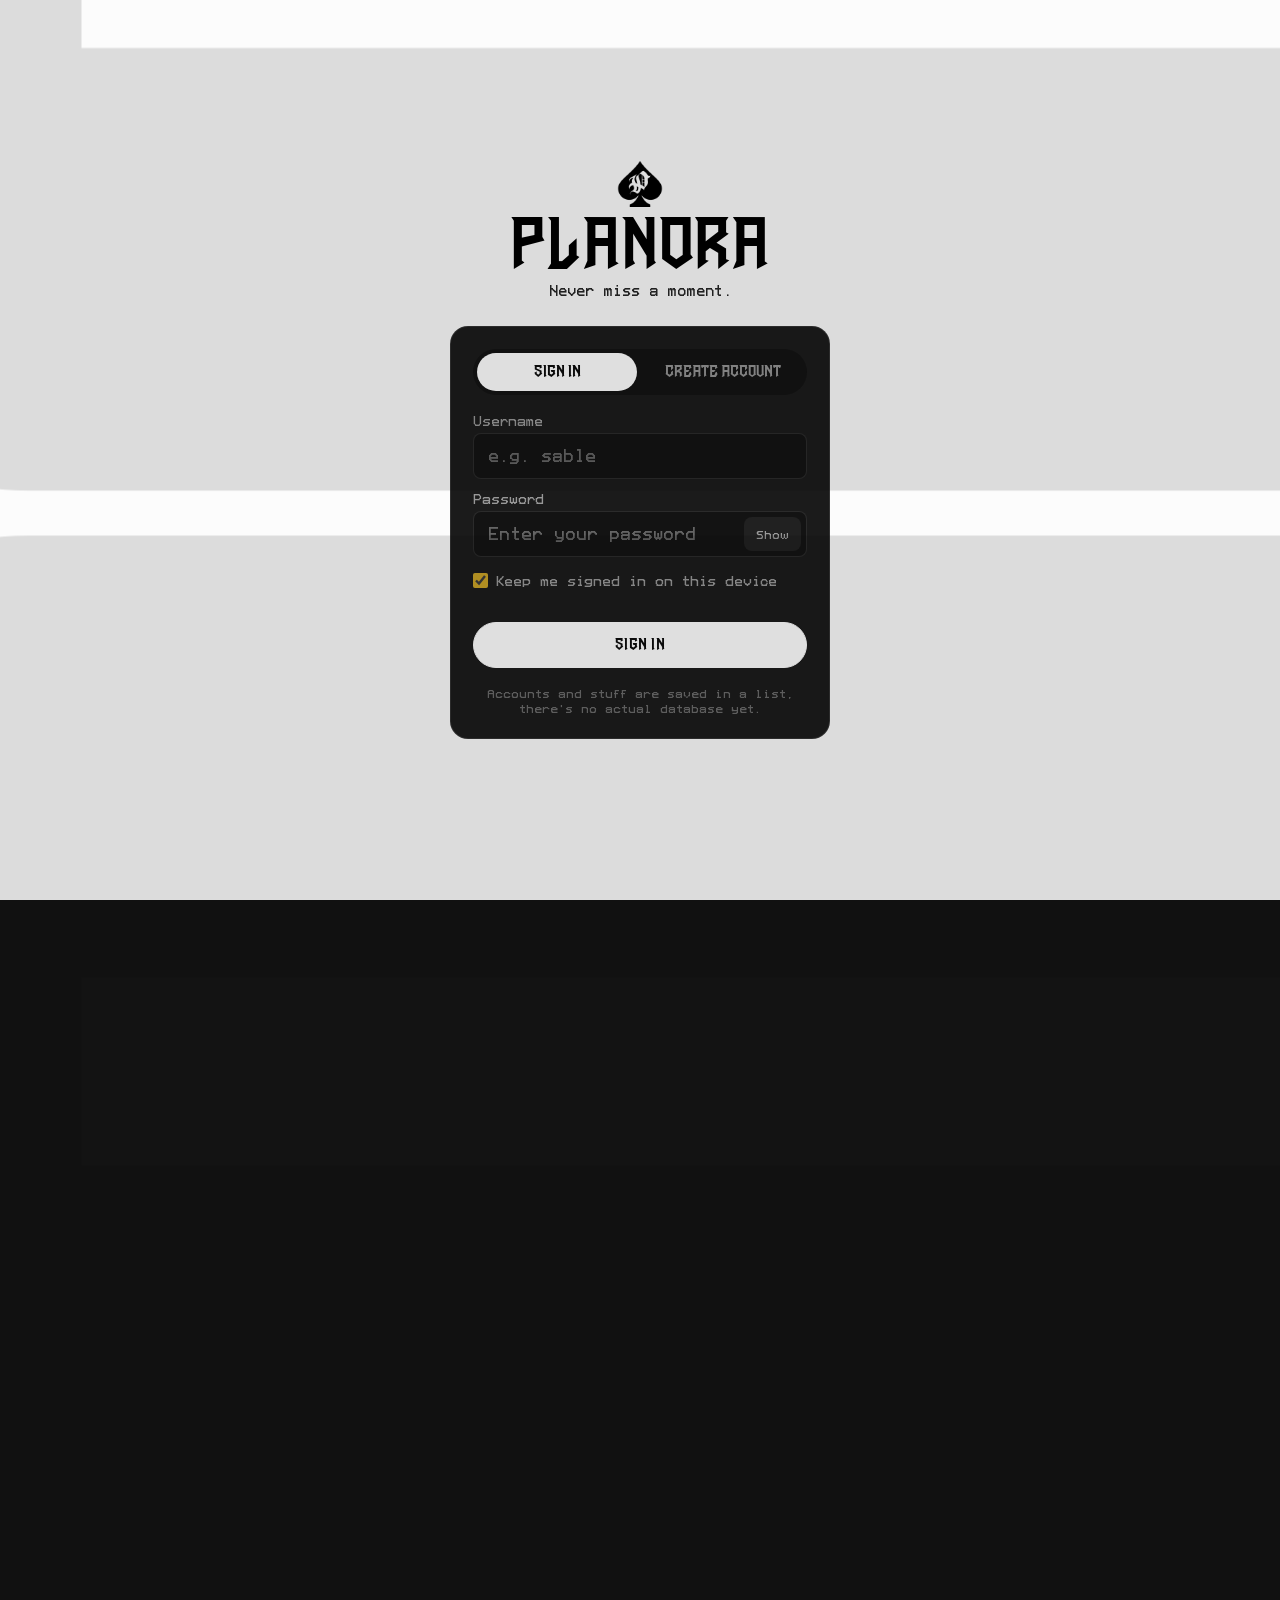
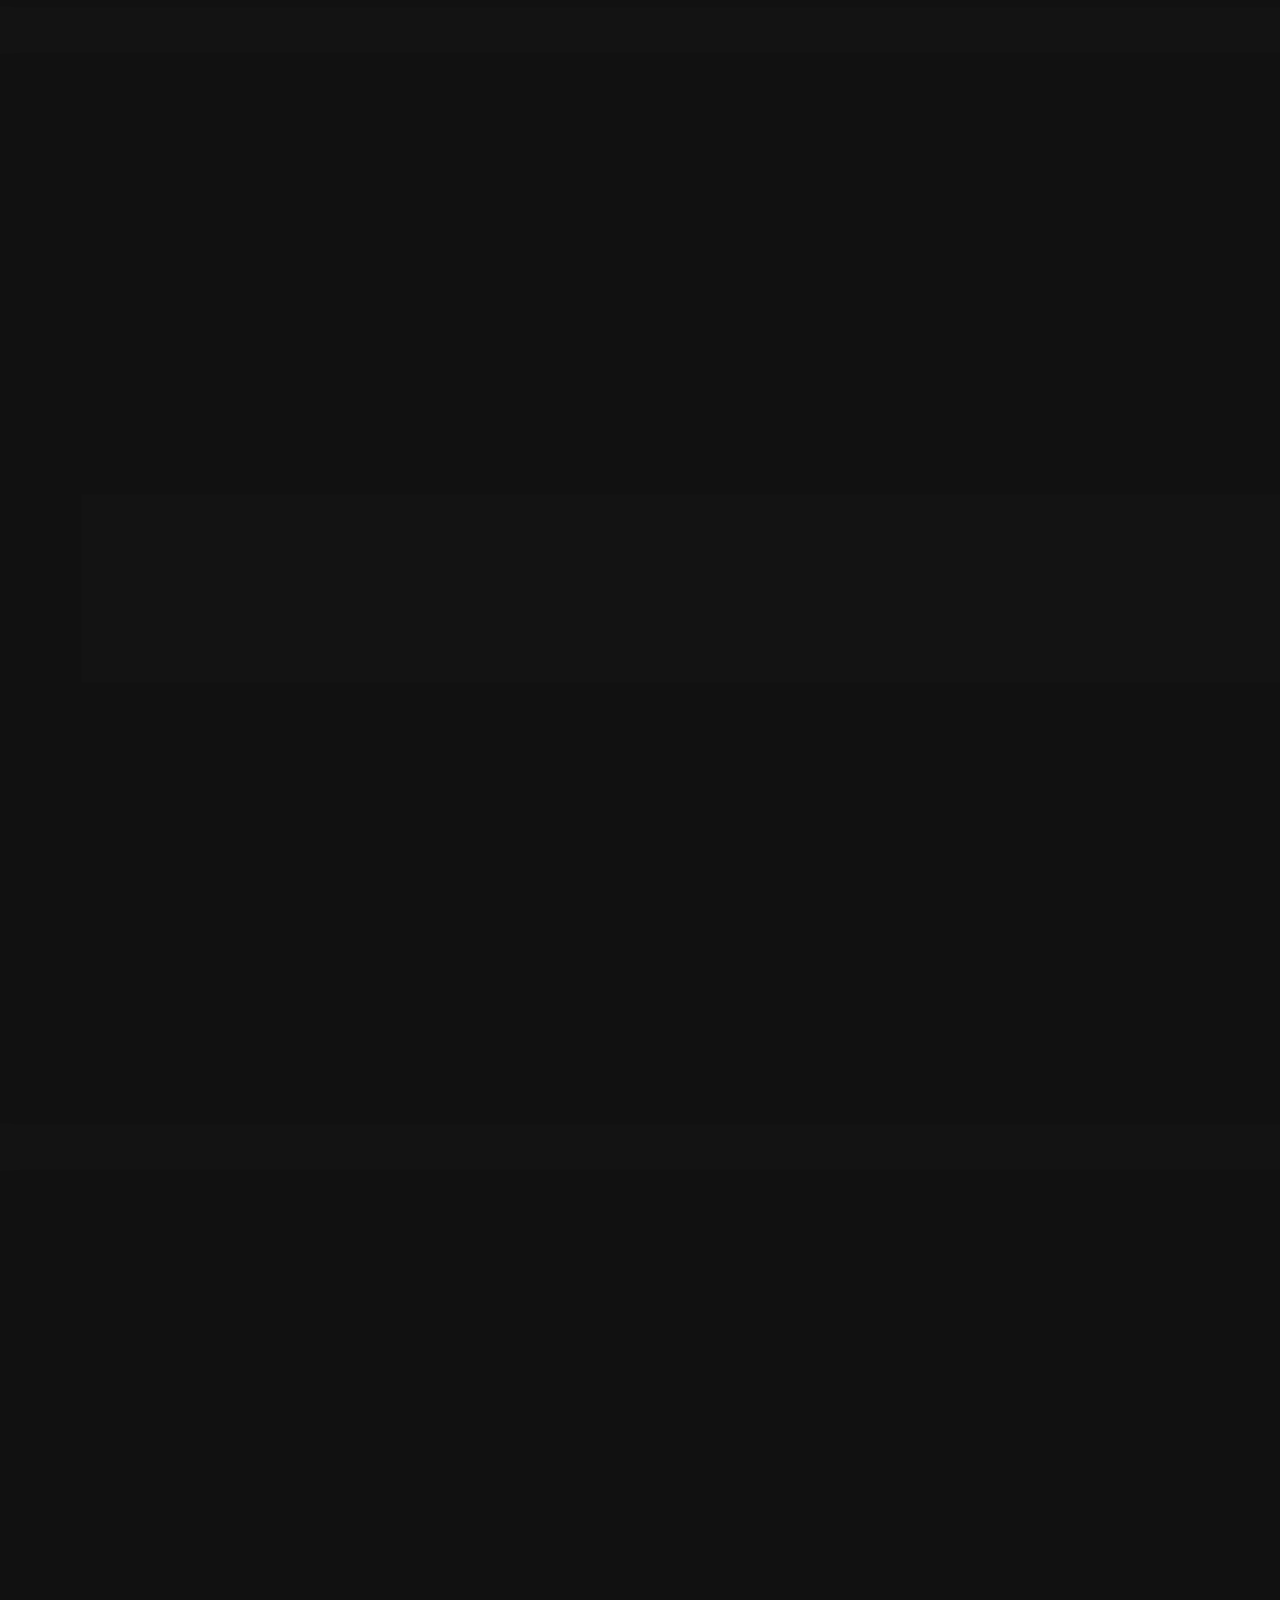
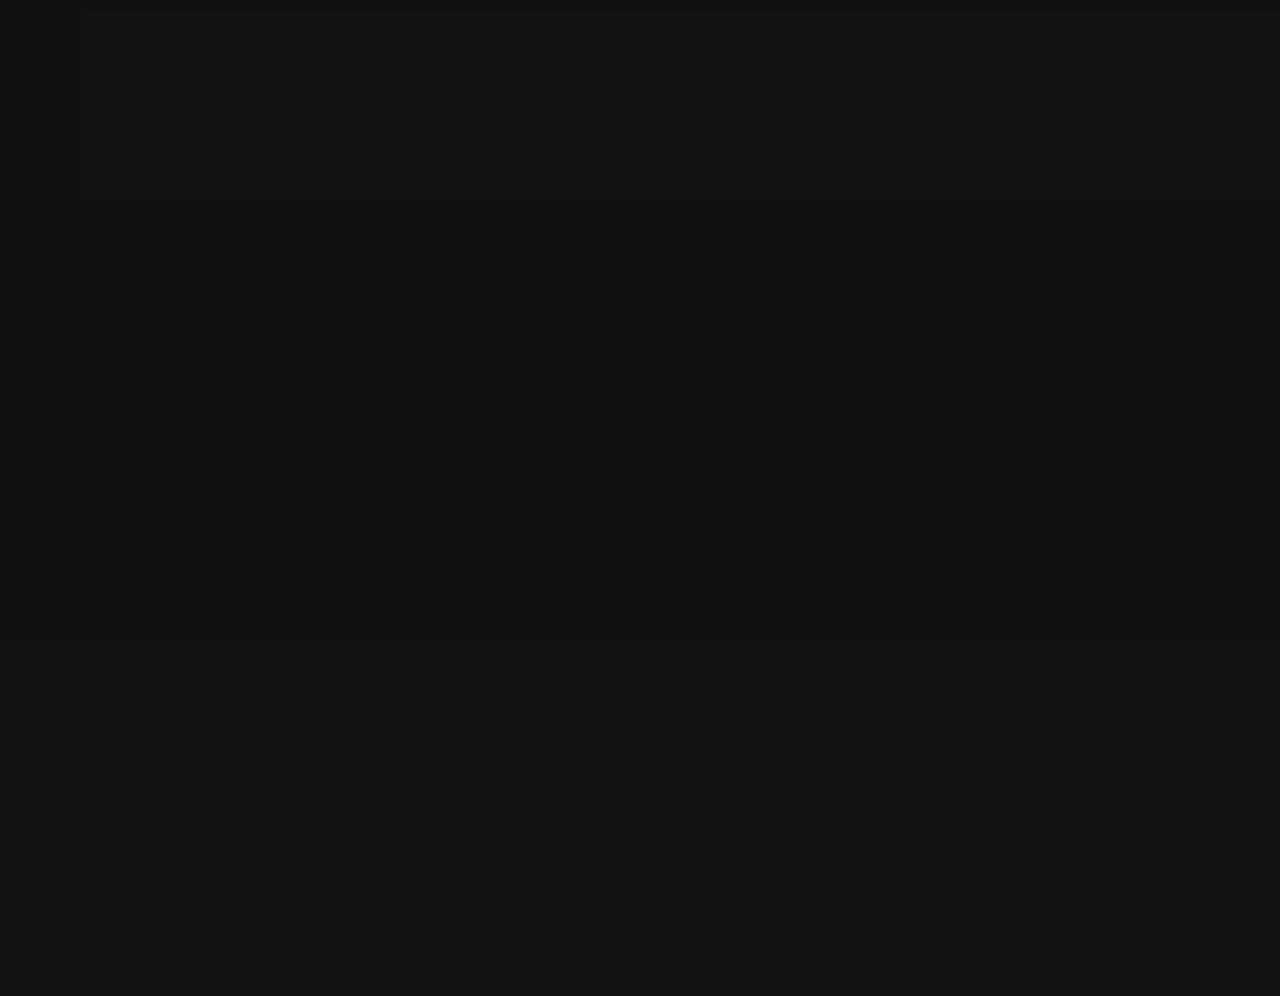
==== admin.html @ 0492688a "Add files via upload" ====
<!DOCTYPE html>
<html lang="en">

<head>
    <meta charset="UTF-8">
    <meta name="viewport" content="width=device-width, initial-scale=1.0">

    <title>Admin — Planora</title>

    <link rel="stylesheet" href="base.css">
    <link rel="stylesheet" href="homepage.css">
    <link rel="stylesheet" href="homepage-extra.css">
    <link rel="stylesheet" href="admin.css">
</head>

<body>

    <!-- TOP BAR -->
    <div class="topbar">
        <div class="profile"></div>
        <button class="custom-button" id="backButton">← Back</button>
        <div class="admin-title">Admin panel</div>
    </div>

    <div class="admin-wrap">

        <!-- USERS -->
        <section class="admin-section">
            <h2>Users</h2>
            <div class="admin-table" id="usersTable">
                <div class="admin-row admin-row-head">
                    <span>Username</span>
                    <span>Display name</span>
                    <span>Role</span>
                    <span></span>
                </div>
                <!-- rows injected by admin.js -->
            </div>
        </section>

        <!-- GLOBAL EVENTS -->
        <section class="admin-section">
            <h2>All events</h2>
            <div class="admin-table" id="eventsTable">
                <div class="admin-row admin-row-head">
                    <span>Title</span>
                    <span>Owner</span>
                    <span>Date</span>
                    <span>Visibility</span>
                    <span></span>
                </div>
                <!-- rows injected by admin.js -->
            </div>
        </section>

    </div>

    <div class="toast-stack" id="toastStack"></div>

    <script src="api.js"></script>
    <script src="admin.js"></script>

</body>

</html>
---- base.css ----
/* =========================================================
   PLANORA — BASE
   Shared tokens, fonts, resets, and primitive components.
   Every page loads this first, then its own stylesheet.
========================================================= */

@font-face {
    font-family: "Gotham";
    src: url(fonts/Gotham.ttf);
    font-display: swap;
}

@font-face {
    font-family: "VHS";
    src: url(fonts/vhs-gothic.ttf);
    font-display: swap;
}

@font-face {
    font-family: "Stronger";
    src: url(fonts/BelieveStrongerPersonalUseOnlyRegular-aYdXK.ttf);
    font-display: swap;
}

@font-face {
    font-family: "StarShield";
    src: url(fonts/StarShieldV2-9M52K.ttf);
    font-display: swap;
}

@font-face {
    font-family: "Gothikka";
    src: url(fonts/Gothikka.ttf);
    font-display: swap;
}

:root {
    --bg: #131313;
    --panel: rgb(27, 27, 27);
    --panel-soft: rgba(30, 30, 30, 0.8);
    --panel-raised: rgb(38, 38, 38);
    --border: rgba(255, 255, 255, 0.1);
    --border-strong: rgba(255, 255, 255, 0.3);
    --text: #ffffff;
    --text-dim: rgba(255, 255, 255, 0.55);
    --text-faint: rgba(255, 255, 255, 0.35);

    --gold: #c9a227;
    --gold-soft: rgba(201, 162, 39, 0.15);
    --green: rgb(72, 156, 72);
    --green-hover: rgb(85, 175, 85);
    --red: #b6453f;
    --red-hover: #c95751;

    --radius-lg: 18px;
    --radius-md: 12px;
    --radius-sm: 8px;
    --radius-pill: 999px;

    --shadow-lift: 0 15px 50px rgba(0, 0, 0, 0.5);
}

* {
    font-family: "VHS";
    margin: 0;
    padding: 0;
    box-sizing: border-box;
    -webkit-tap-highlight-color: transparent;
}

html, body {
    width: 100%;
    min-height: 100%;
    background: var(--bg);
    color: var(--text);
}

::selection {
    background: var(--gold-soft);
    color: var(--text);
}

::-webkit-scrollbar {
    width: 10px;
}

::-webkit-scrollbar-thumb {
    background: rgba(255, 255, 255, 0.12);
    border-radius: var(--radius-pill);
}

a {
    color: inherit;
    text-decoration: none;
}

button {
    font-family: "VHS";
}

:focus-visible {
    outline: 2px solid var(--gold);
    outline-offset: 2px;
}

@media (prefers-reduced-motion: reduce) {
    *, *::before, *::after {
        animation-duration: 0.001ms !important;
        animation-iteration-count: 1 !important;
        transition-duration: 0.001ms !important;
    }
}


/* =========================
   PRIMITIVE BUTTON
========================= */

.btn {
    display: flex;
    justify-content: center;
    align-items: center;
    gap: 8px;

    height: 44px;
    padding: 0 20px;

    border-radius: var(--radius-pill);
    border: 1px solid var(--border);

    background: transparent;
    color: var(--text);

    font-size: 12px;
    letter-spacing: 0.03em;

    cursor: pointer;
    transition: 0.2s ease;
}

.btn:hover {
    background: rgba(255, 255, 255, 0.08);
    border-color: var(--border-strong);
}

.btn:active {
    transform: scale(0.97);
}

.btn:disabled {
    opacity: 0.35;
    cursor: not-allowed;
}

.btn:disabled:hover {
    background: transparent;
    border-color: var(--border);
}

.btn-solid {
    background: var(--text);
    color: #0c0c0c;
    border-color: var(--text);
}

.btn-solid:hover {
    background: rgba(255, 255, 255, 0.85);
}

.btn-green {
    background: var(--green);
    border-color: var(--green);
    color: white;
}

.btn-green:hover {
    background: var(--green-hover);
    border-color: var(--green-hover);
}

.btn-red {
    background: transparent;
    border-color: rgba(182, 69, 63, 0.5);
    color: #e08b86;
}

.btn-red:hover {
    background: rgba(182, 69, 63, 0.15);
    border-color: var(--red);
}


/* =========================
   TOAST
========================= */

.toast-stack {
    position: fixed;
    top: 76px;
    left: 50%;
    transform: translateX(-50%);

    display: flex;
    flex-direction: column;
    gap: 8px;

    z-index: 999;

    pointer-events: none;

    width: min(92%, 380px);
}

.toast {
    padding: 12px 16px;

    border-radius: var(--radius-sm);
    border: 1px solid var(--border);

    background: rgb(24, 24, 24);
    color: var(--text);

    font-size: 12px;
    line-height: 1.4;

    box-shadow: var(--shadow-lift);

    animation: toastIn 0.25s ease;
}

.toast.error {
    border-color: rgba(182, 69, 63, 0.5);
    color: #f1b3af;
}

.toast.success {
    border-color: rgba(72, 156, 72, 0.5);
    color: #b7e3b7;
}

@keyframes toastIn {
    from { opacity: 0; transform: translateY(-6px); }
    to { opacity: 1; transform: translateY(0); }
}
---- homepage.css ----
@font-face {
    font-family: "Gotham";
    src: url(fonts/Gotham.ttf);
}

@font-face {
    font-family: "VHS";
    src: url(fonts/vhs-gothic.ttf);
}

@font-face {
    font-family: "Stronger";
    src: url(fonts/BelieveStrongerPersonalUseOnlyRegular-aYdXK.ttf);
}

@font-face {
    font-family: "StarShield";
    src: url(fonts/StarShieldV2-9M52K.ttf);
}


/* =========================
   GENERAL
========================= */

* {
    font-family: "VHS";

    margin: 0;
    padding: 0;

    box-sizing: border-box;
}

html,
body {
    width: 100%;
    min-height: 100%;

    background: rgb(19, 19, 19);
}


/* =========================
   TOP BAR
========================= */

.topbar {
    position: sticky;

    top: 0;

    z-index: 100;

    display: flex;

    align-items: center;

    width: 100%;
    height: 60px;

    padding: 0 15px;

    background: rgba(27, 27, 27, 0.9);

    backdrop-filter: blur(10px);

    border-bottom: 1px solid rgba(255, 255, 255, 0.08);

    gap: 8px;
}


/* =========================
   PROFILE
========================= */

.profile {
    margin-right: 8px;

    width: 32px;
    height: 32px;

    border-radius: 50%;

    background: linear-gradient(
        135deg,
        #555,
        #111
    );

    border: 1px solid rgba(255, 255, 255, 0.3);

    box-shadow:
        0 0 15px rgba(255, 255, 255, 0.08);
}


/* =========================
   BUTTONS
========================= */

.custom-button {
    display: flex;

    justify-content: center;
    align-items: center;

    height: 34px;

    padding: 0 16px;

    border-radius: 20px;

    border: 1px solid transparent;

    background: transparent;

    color: white;

    font-size: 10px;

    cursor: pointer;

    transition: 0.25s ease;
}


.custom-button:hover {
    background: rgba(255, 255, 255, 0.08);

    border-color: rgba(255, 255, 255, 0.15);
}


.calendar-button {
    width: 75px;

    background: rgb(72, 156, 72);
}


.calendar-button:hover {
    background: rgb(85, 175, 85);
}


.global-button {
    width: 65px;
}


/* =========================
   YEAR
========================= */

.year {
    position: absolute;

    top: 5vh;
    left: 50%;

    transform: translateX(-50%);

    font-size: clamp(160px, 18vw, 360px);

    font-family: "StarShield";

    color: rgba(255, 255, 255, 0.151);

    pointer-events: none;

    user-select: none;

    z-index: 0;
}


/* =========================
   MONTH WRAPPER
========================= */

.month-wrapper {
    position: relative;

    z-index: 1;

    width: min(94%, 900px);

    margin: 12px auto;
}


/* =========================
   MONTH
========================= */

.month-events-container {
    display: flex;

    justify-content: space-between;
    align-items: center;

    width: 100%;
    height: 90px;

    padding: 0 25px;

    color: white;

    border: 1px solid rgba(255, 255, 255, 0.12);

    border-radius: 12px;

    font-family: "Gotham";

    font-size: 25px;

    background: rgba(30, 30, 30, 0.8);

    cursor: pointer;

    transition:
        transform 0.25s ease,
        background 0.25s ease,
        border 0.25s ease;
}


.month-events-container:hover {
    transform: translateX(8px);

    background: rgb(38, 38, 38);

    border-color: rgba(255, 255, 255, 0.4);
}


/* =========================
   EVENT COUNT
========================= */

.event-count {
    font-family: "VHS";

    font-size: 11px;

    opacity: 0.5;
}


/* =========================
   EVENTS
========================= */

.events-container {
    width: 100%;

    margin-top: 8px;
}


/* =========================
   EVENT CARD
========================= */

.event {
    display: flex;

    align-items: center;

    width: 100%;

    min-height: 75px;

    margin-bottom: 8px;

    padding: 12px 20px;

    color: white;

    background: rgb(27, 27, 27);

    border: 1px solid rgba(255, 255, 255, 0.08);

    border-radius: 10px;

    animation: eventAppear 0.25s ease;
}


@keyframes eventAppear {

    from {
        opacity: 0;
        transform: translateY(-5px);
    }

    to {
        opacity: 1;
        transform: translateY(0);
    }

}


/* =========================
   EVENT DAY
========================= */

.event-day {
    display: flex;

    justify-content: center;
    align-items: center;

    width: 60px;

    font-family: "StarShield";

    font-size: 35px;
}


/* =========================
   EVENT INFORMATION
========================= */

.event-info {
    display: flex;

    flex-direction: column;

    gap: 5px;
}


.event-title {
    font-family: "Gotham";

    font-size: 16px;
}


.event-date {
    font-family: "VHS";

    font-size: 10px;

    opacity: 0.5;
}


/* =========================
   NO EVENTS
========================= */

.no-events {
    padding: 25px;

    text-align: center;

    color: white;

    background: rgba(30, 30, 30, 0.5);

    border: 1px solid rgba(255, 255, 255, 0.08);

    border-radius: 10px;

    font-size: 12px;

    opacity: 0.5;
}


/* =========================
   MOBILE
========================= */

@media (max-width: 600px) {

    .year {
        top: 7vh;

        font-size: 150px;
    }


    .month-events-container {
        height: 75px;

        padding: 0 18px;

        font-size: 20px;
    }


    .event-count {
        font-size: 9px;
    }


    .event {
        min-height: 65px;

        padding: 10px 15px;
    }


    .event-day {
        width: 45px;

        font-size: 28px;
    }


    .event-title {
        font-size: 13px;
    }

}

/* =========================
   ADD EVENT BUTTON
========================= */

.add-event-button {
    position: fixed;

    left: 50%;
    bottom: 25px;

    transform: translateX(-50%);

    width: 55px;
    height: 55px;

    border: none;
    border-radius: 50%;

    background: white;
    color: black;

    font-family: Arial, sans-serif;
    font-size: 32px;
    font-weight: 300;

    cursor: pointer;

    z-index: 200;

    box-shadow:
        0 5px 25px rgba(0, 0, 0, 0.4);

    transition:
        transform 0.2s ease,
        background 0.2s ease;
}

.add-event-button:hover {
    transform:
        translateX(-50%)
        scale(1.08);
}

.add-event-button:active {
    transform:
        translateX(-50%)
        scale(0.95);
}


/* =========================
   EVENT FORM BACKGROUND
========================= */

.event-form {

    position: fixed;

    inset: 0;

    display: flex;
    justify-content: center;
    align-items: center;

    background: rgba(0, 0, 0, 0.65);

    backdrop-filter: blur(8px);

    z-index: 300;

    opacity: 0;
    pointer-events: none;

    transition: opacity 0.25s ease;
}


/* SHOW FORM */

.event-form.show {

    opacity: 1;
    pointer-events: auto;

}


/* =========================
   FORM BOX
========================= */

.event-form-box {

    width: min(90%, 400px);

    padding: 25px;

    background: rgb(27, 27, 27);

    border: 1px solid rgba(255, 255, 255, 0.15);

    border-radius: 15px;

    box-shadow:
        0 15px 50px rgba(0, 0, 0, 0.5);

    transform: translateY(15px);

    transition: transform 0.25s ease;
}

.event-form.show .event-form-box {

    transform: translateY(0);

}


/* =========================
   FORM TITLE
========================= */

.form-title {

    color: white;

    font-family: "Gotham";

    font-size: 20px;

    margin-bottom: 20px;

}


/* =========================
   INPUTS
========================= */

.event-form input {

    width: 100%;

    height: 45px;

    margin-bottom: 10px;

    padding: 0 14px;

    border: 1px solid rgba(255, 255, 255, 0.1);

    border-radius: 8px;

    outline: none;

    background: rgb(19, 19, 19);

    color: white;

    font-family: "VHS";

}

.event-form input::placeholder {

    color: rgba(255, 255, 255, 0.4);

}


/* =========================
   FORM BUTTONS
========================= */

.form-buttons {

    display: flex;

    gap: 10px;

    margin-top: 10px;

}

.form-buttons button {

    flex: 1;

    height: 40px;

    border: none;

    border-radius: 8px;

    cursor: pointer;

    font-family: "VHS";

}

#cancelEvent {

    background: rgb(45, 45, 45);

    color: white;

}

#saveEvent {

    background: rgb(72, 156, 72);

    color: white;

}

/* =========================
   DESCRIPTION INPUT
========================= */

.event-form textarea {

    width: 100%;
    min-height: 90px;

    margin-bottom: 10px;
    padding: 12px 14px;

    resize: vertical;

    border: 1px solid rgba(255, 255, 255, 0.1);
    border-radius: 8px;

    outline: none;

    background: rgb(19, 19, 19);

    color: white;

    font-family: "VHS";

}

.event-form textarea::placeholder {

    color: rgba(255, 255, 255, 0.4);

}


/* =========================
   EVENT DESCRIPTION
========================= */

.event-description {

    font-family: "VHS";

    font-size: 11px;

    color: rgba(255, 255, 255, 0.6);

    line-height: 1.4;

    max-width: 600px;

}

/* =========================
   YEAR SELECTOR
========================= */

.year-selector {
    position: relative;

    z-index: 2;

    display: flex;
    justify-content: center;
    align-items: center;

    gap: 20px;

    width: 100%;

    margin-top: 20px;
    margin-bottom: 20px;
}


/* YEAR */

.year {
    position: static;

    transform: none;

    font-size: clamp(100px, 18vw, 360px);

    font-family: "StarShield";

    color: rgba(255, 255, 255, 0.151);

    pointer-events: none;
    user-select: none;
}


/* YEAR BUTTONS */

.year-selector button {

    width: 40px;
    height: 40px;

    border: 1px solid rgba(255, 255, 255, 0.15);

    border-radius: 50%;

    background: rgba(30, 30, 30, 0.8);

    color: white;

    font-size: 18px;

    cursor: pointer;

    transition: 0.2s ease;

    z-index: 3;
}

.year-selector button:hover {

    background: rgba(255, 255, 255, 0.12);

    transform: scale(1.1);

}

.year-selector button:active {

    transform: scale(0.95);

}


/* MOBILE */

@media (max-width: 600px) {

    .year-selector {

        gap: 8px;

        margin-top: 15px;

    }

    .year {

        font-size: 130px;

    }

    .year-selector button {

        width: 32px;
        height: 32px;

        font-size: 14px;

    }

}
---- homepage-extra.css ----
/* =========================================================
   PLANORA — HOMEPAGE EXTRAS
   Loaded after homepage.css. Only adds things that file
   doesn't already cover — never overrides its look.
========================================================= */

/* =========================
   TOASTS
========================= */

.toast-stack {
    position: fixed;
    top: 76px;
    left: 50%;
    transform: translateX(-50%);

    display: flex;
    flex-direction: column;
    gap: 8px;

    z-index: 999;
    pointer-events: none;

    width: min(92%, 380px);
}

.toast {
    padding: 12px 16px;

    border-radius: 8px;
    border: 1px solid rgba(255, 255, 255, 0.1);

    background: rgb(24, 24, 24);
    color: white;

    font-family: "VHS";
    font-size: 12px;
    line-height: 1.4;

    box-shadow: 0 15px 50px rgba(0, 0, 0, 0.5);

    animation: toastIn 0.25s ease;
}

.toast.error {
    border-color: rgba(182, 69, 63, 0.5);
    color: #f1b3af;
}

.toast.success {
    border-color: rgba(72, 156, 72, 0.5);
    color: #b7e3b7;
}

@keyframes toastIn {
    from { opacity: 0; transform: translateY(-6px); }
    to { opacity: 1; transform: translateY(0); }
}


.profile {
    cursor: pointer;
    transition: transform 0.2s ease;
}

.profile:hover {
    transform: scale(1.08);
}


/* =========================
   NEAR / GLOBAL AS A MODE SWITCH
   "Near" = your own events, "Global" = everyone's.
   Whichever is active gets the same green the Calendar
   button already uses, so it reads as "the current view".
========================= */

.near-button,
.global-button {
    border-color: rgba(255, 255, 255, 0.15);
}

.near-button.mode-active,
.global-button.mode-active {
    background: rgb(72, 156, 72);
    border-color: rgb(72, 156, 72);
}

.near-button.mode-active:hover,
.global-button.mode-active:hover {
    background: rgb(85, 175, 85);
}

.logout-button {
    margin-left: auto;
}


/* =========================
   EVENT CARD LAYOUT
   homepage.css makes .event a row-flex container by default;
   we stack a main row and a comments block underneath it.
========================= */

.event {
    flex-direction: column;
    align-items: stretch;
}

.event-main {
    display: flex;
    align-items: center;
    width: 100%;
}

.event-actions {
    display: flex;
    gap: 6px;
    flex-shrink: 0;
    margin-left: 10px;
}

.event-action-btn {
    height: 30px;
    padding: 0 12px;

    border: 1px solid rgba(255, 255, 255, 0.15);
    border-radius: 20px;

    background: transparent;
    color: rgba(255, 255, 255, 0.6);

    font-family: "VHS";
    font-size: 10px;

    cursor: pointer;

    transition: 0.2s ease;
    white-space: nowrap;
}

.event-action-btn:hover {
    background: rgba(255, 255, 255, 0.08);
    color: white;
}

.event-action-btn.added {
    color: #9fd89f;
    border-color: rgba(72, 156, 72, 0.4);
}

.event-action-btn.danger:hover {
    background: rgba(182, 69, 63, 0.15);
    color: #e08b86;
    border-color: #b6453f;
}

.event-title-row {
    display: flex;
    align-items: center;
    gap: 8px;
}

.event-author {
    font-family: "VHS";
    font-size: 9.5px;
    padding: 2px 8px;

    border-radius: 20px;
    border: 1px solid rgba(255, 255, 255, 0.15);

    color: rgba(255, 255, 255, 0.55);
    white-space: nowrap;
}


/* =========================
   COMMENTS
========================= */

.comments {
    margin-top: 12px;
    padding-top: 12px;

    border-top: 1px solid rgba(255, 255, 255, 0.08);
}

.comment-list {
    display: flex;
    flex-direction: column;
    gap: 8px;

    margin-bottom: 10px;
}

.comment {
    font-family: "VHS";
    font-size: 11px;
    line-height: 1.4;
    color: white;
}

.comment-author {
    font-family: "Gotham";
    font-size: 10px;
    color: rgb(72, 156, 72);
    margin-right: 6px;
}

.comment-empty {
    font-family: "VHS";
    font-size: 10.5px;
    color: rgba(255, 255, 255, 0.35);
}

.comment-form {
    display: flex;
    gap: 8px;
}

.comment-input {
    flex: 1;
    height: 34px;

    padding: 0 12px;

    border: 1px solid rgba(255, 255, 255, 0.1);
    border-radius: 20px;

    background: rgb(19, 19, 19);
    color: white;

    font-family: "VHS";
    font-size: 11px;

    outline: none;
}

.comment-submit {
    height: 34px;
    padding: 0 14px;

    border: none;
    border-radius: 20px;

    background: rgb(72, 156, 72);
    color: white;

    font-family: "VHS";
    font-size: 10px;

    cursor: pointer;
}

.comment-submit:hover {
    background: rgb(85, 175, 85);
}


/* =========================
   VISIBILITY TOGGLE IN THE CREATE-EVENT FORM
========================= */

.visibility-row {
    display: flex;
    align-items: center;
    gap: 10px;

    margin-bottom: 14px;
    padding: 12px 14px;

    background: rgb(19, 19, 19);
    border: 1px solid rgba(255, 255, 255, 0.1);
    border-radius: 8px;

    font-family: "VHS";
}

.visibility-row input {
    width: 16px;
    height: 16px;
    accent-color: rgb(72, 156, 72);
}

.visibility-row label {
    font-size: 11px;
    color: rgba(255, 255, 255, 0.75);
}


/* =========================
   MOBILE
========================= */

@media (max-width: 600px) {

    .event-actions {
        flex-direction: column;
    }

}
---- admin.css ----
.admin-title {
    color: #eee;
    font-weight: 600;
    margin-left: 12px;
    align-self: center;
}

.admin-wrap {
    max-width: 900px;
    margin: 32px auto;
    padding: 0 16px;
}

.admin-section {
    margin-bottom: 40px;
}

.admin-section h2 {
    color: #eee;
    font-size: 18px;
    margin-bottom: 12px;
}

.admin-table {
    display: flex;
    flex-direction: column;
    border: 1px solid #333;
    border-radius: 8px;
    overflow: hidden;
}

.admin-row {
    display: grid;
    grid-template-columns: 1fr 1fr 1fr auto;
    gap: 12px;
    padding: 10px 14px;
    align-items: center;
    border-bottom: 1px solid #2a2a2a;
    color: #ddd;
    font-size: 14px;
}

#eventsTable .admin-row {
    grid-template-columns: 2fr 1fr 1fr 1fr auto;
}

.admin-row:last-child {
    border-bottom: none;
}

.admin-row-head {
    background: #1a1a1a;
    font-weight: 600;
    color: #999;
    text-transform: uppercase;
    font-size: 11px;
    letter-spacing: 0.04em;
}

.role-select {
    background: #111;
    color: #eee;
    border: 1px solid #333;
    border-radius: 6px;
    padding: 4px 8px;
}

.admin-danger-btn {
    background: transparent;
    border: 1px solid #b6453f;
    color: #b6453f;
    border-radius: 6px;
    padding: 4px 10px;
    cursor: pointer;
    font-size: 13px;
}

.admin-danger-btn:hover {
    background: #b6453f;
    color: #fff;
}

.visibility-locked-hint {
    color: #999;
    font-size: 12px;
    margin: -6px 0 8px;
}
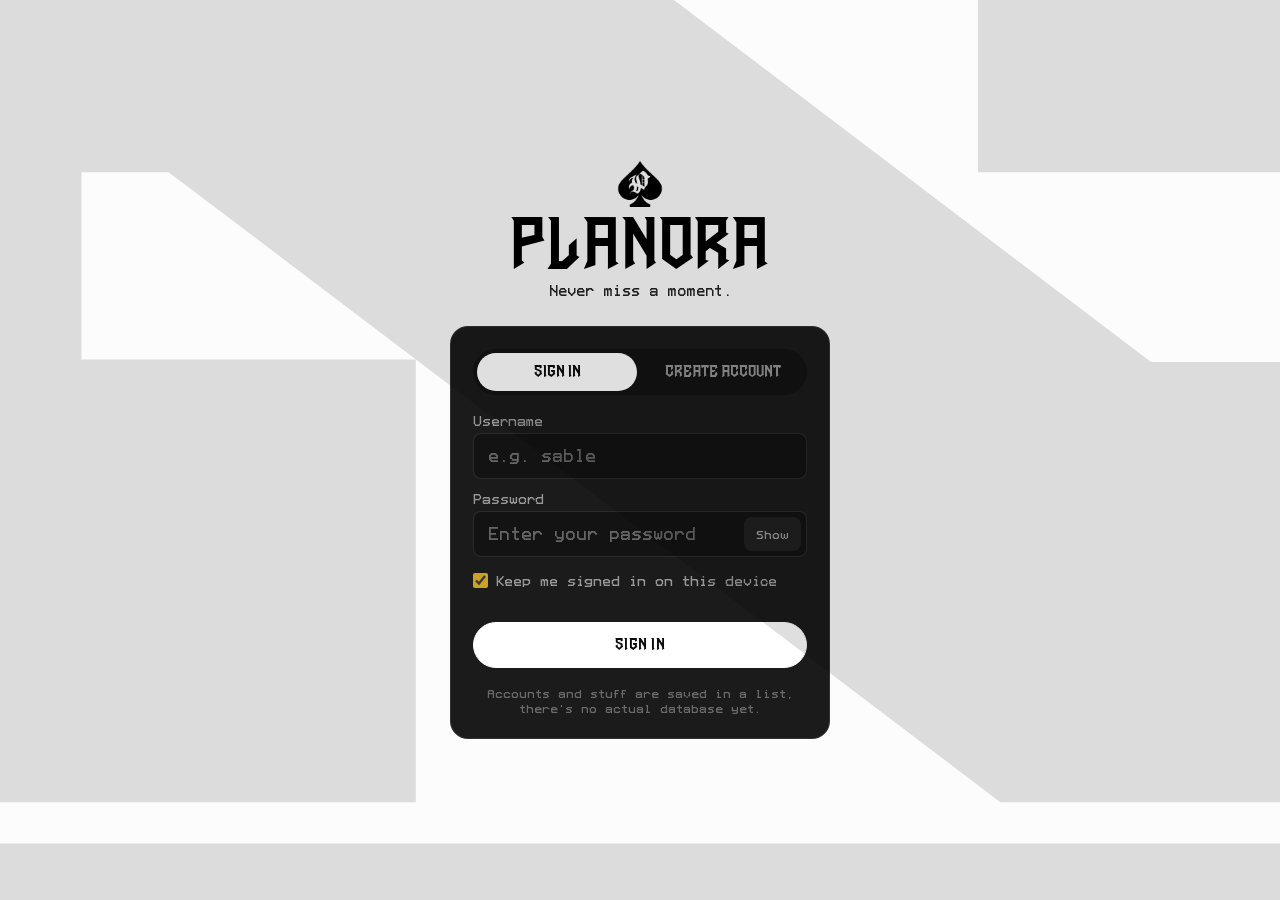
==== commit 2c38fcfa: "Update admin.html" ====
--- a/admin.html
+++ b/admin.html
@@ -24,14 +24,38 @@
 
     <div class="admin-wrap">
 
+        <!-- STATS -->
+        <div class="admin-stats" id="adminStats">
+            <div class="stat-card">
+                <span class="stat-value" id="statTotalUsers">—</span>
+                <span class="stat-label">Users</span>
+            </div>
+            <div class="stat-card">
+                <span class="stat-value" id="statAdmins">—</span>
+                <span class="stat-label">Admins</span>
+            </div>
+            <div class="stat-card">
+                <span class="stat-value" id="statTotalEvents">—</span>
+                <span class="stat-label">Events</span>
+            </div>
+            <div class="stat-card">
+                <span class="stat-value" id="statGlobalEvents">—</span>
+                <span class="stat-label">Global</span>
+            </div>
+        </div>
+
         <!-- USERS -->
         <section class="admin-section">
-            <h2>Users</h2>
+            <div class="admin-section-head">
+                <h2>Users</h2>
+                <input type="search" class="admin-search" id="usersSearch" placeholder="Search users…" aria-label="Search users">
+            </div>
             <div class="admin-table" id="usersTable">
                 <div class="admin-row admin-row-head">
-                    <span>Username</span>
+                    <span>User</span>
                     <span>Display name</span>
                     <span>Role</span>
+                    <span>Joined</span>
                     <span></span>
                 </div>
                 <!-- rows injected by admin.js -->
@@ -40,7 +64,10 @@
 
         <!-- GLOBAL EVENTS -->
         <section class="admin-section">
-            <h2>All events</h2>
+            <div class="admin-section-head">
+                <h2>All events</h2>
+                <input type="search" class="admin-search" id="eventsSearch" placeholder="Search events…" aria-label="Search events">
+            </div>
             <div class="admin-table" id="eventsTable">
                 <div class="admin-row admin-row-head">
                     <span>Title</span>
@@ -55,6 +82,17 @@
 
     </div>
 
+    <!-- CONFIRM MODAL -->
+    <div class="confirm-overlay" id="confirmOverlay">
+        <div class="confirm-box" role="alertdialog" aria-modal="true" aria-labelledby="confirmMessage">
+            <p id="confirmMessage">Are you sure?</p>
+            <div class="confirm-actions">
+                <button class="custom-button" id="confirmNoBtn">Cancel</button>
+                <button class="admin-danger-btn admin-danger-btn-solid" id="confirmYesBtn">Delete</button>
+            </div>
+        </div>
+    </div>
+
     <div class="toast-stack" id="toastStack"></div>
 
     <script src="api.js"></script>
@@ -62,4 +100,4 @@
 
 </body>
 
-</html>+</html>
--- a/homepage.css
+++ b/homepage.css
@@ -30,6 +30,8 @@
     padding: 0;
 
     box-sizing: border-box;
+
+    -webkit-tap-highlight-color: transparent;
 }
 
 html,
@@ -38,6 +40,8 @@
     min-height: 100%;
 
     background: rgb(19, 19, 19);
+
+    transition: background 0.4s ease;
 }
 
 
@@ -133,18 +137,6 @@
 }
 
 
-.calendar-button {
-    width: 75px;
-
-    background: rgb(72, 156, 72);
-}
-
-
-.calendar-button:hover {
-    background: rgb(85, 175, 85);
-}
-
-
 .global-button {
     width: 65px;
 }
@@ -256,7 +248,21 @@
 .events-container {
     width: 100%;
 
-    margin-top: 8px;
+    display: grid;
+    grid-template-rows: 0fr;
+
+    transition: grid-template-rows 0.35s cubic-bezier(.4, 0, .2, 1);
+}
+
+.events-container.open {
+    grid-template-rows: 1fr;
+}
+
+.events-inner {
+    overflow: hidden;
+    min-height: 0;
+
+    padding-top: 8px;
 }
 
 
@@ -428,10 +434,11 @@
 .add-event-button {
     position: fixed;
 
-    left: 50%;
+    left: 0;
+    right: 0;
+    margin: 0 auto;
+
     bottom: 25px;
-
-    transform: translateX(-50%);
 
     width: 55px;
     height: 55px;
@@ -455,19 +462,23 @@
 
     transition:
         transform 0.2s ease,
+        opacity 0.25s ease,
         background 0.2s ease;
 }
 
 .add-event-button:hover {
-    transform:
-        translateX(-50%)
-        scale(1.08);
+    transform: scale(1.08);
 }
 
 .add-event-button:active {
-    transform:
-        translateX(-50%)
-        scale(0.95);
+    transform: scale(0.95);
+}
+
+/* Hidden while scrolling down, reappears on scroll up (see homepage.js) */
+.add-event-button.hide-on-scroll {
+    transform: translateY(120px);
+    opacity: 0;
+    pointer-events: none;
 }
 
 
@@ -726,6 +737,9 @@
 
     pointer-events: none;
     user-select: none;
+
+    -webkit-mask-image: linear-gradient(to bottom, rgba(0, 0, 0, 1) 40%, rgba(0, 0, 0, 0) 95%);
+    mask-image: linear-gradient(to bottom, rgba(0, 0, 0, 1) 40%, rgba(0, 0, 0, 0) 95%);
 }
 
 
@@ -795,4 +809,4 @@
 
     }
 
-}+}
--- a/homepage-extra.css
+++ b/homepage-extra.css
@@ -69,30 +69,157 @@
 
 
 /* =========================
-   NEAR / GLOBAL AS A MODE SWITCH
-   "Near" = your own events, "Global" = everyone's.
+   LOCAL / GLOBAL AS A MODE SWITCH
+   "Local" = your own events, "Global" = everyone's.
    Whichever is active gets the same green the Calendar
    button already uses, so it reads as "the current view".
 ========================= */
 
-.near-button,
+.local-button,
 .global-button {
     border-color: rgba(255, 255, 255, 0.15);
 }
 
-.near-button.mode-active,
+.local-button.mode-active,
 .global-button.mode-active {
     background: rgb(72, 156, 72);
     border-color: rgb(72, 156, 72);
 }
 
-.near-button.mode-active:hover,
+.local-button.mode-active:hover,
 .global-button.mode-active:hover {
     background: rgb(85, 175, 85);
 }
 
-.logout-button {
-    margin-left: auto;
+/* =========================
+   MODE BACKGROUND TINT
+   A faint ambient glow so the page itself hints at whether
+   you're looking at Local or Global, not just the button.
+========================= */
+
+body.mode-local {
+    background:
+        radial-gradient(ellipse 900px 500px at 50% 0%, rgba(72, 156, 72, 0.09), transparent 65%),
+        rgb(19, 19, 19);
+}
+
+body.mode-global {
+    background:
+        radial-gradient(ellipse 900px 500px at 50% 0%, rgba(74, 127, 201, 0.10), transparent 65%),
+        rgb(19, 19, 19);
+}
+
+
+/* =========================
+   PROFILE MENU
+   Avatar now opens a small dropdown instead of the topbar
+   carrying separate Admin / Log out buttons — keeps the
+   topbar from breaking on narrow screens.
+========================= */
+
+.profile-menu {
+    position: relative;
+}
+
+.profile-dropdown {
+    position: absolute;
+    top: calc(100% + 10px);
+    left: 0;
+
+    min-width: 170px;
+    padding: 6px;
+
+    display: flex;
+    flex-direction: column;
+    gap: 2px;
+
+    background: rgb(24, 24, 24);
+    border: 1px solid rgba(255, 255, 255, 0.12);
+    border-radius: 12px;
+
+    box-shadow: 0 15px 50px rgba(0, 0, 0, 0.5);
+
+    opacity: 0;
+    transform: translateY(-6px);
+    pointer-events: none;
+
+    transition: 0.18s ease;
+
+    z-index: 150;
+}
+
+.profile-dropdown.show {
+    opacity: 1;
+    transform: translateY(0);
+    pointer-events: auto;
+}
+
+.profile-dropdown-item {
+    display: flex;
+    align-items: center;
+
+    height: 36px;
+    padding: 0 12px;
+
+    border: none;
+    border-radius: 8px;
+
+    background: transparent;
+    color: white;
+
+    font-family: "VHS";
+    font-size: 11px;
+    text-align: left;
+
+    cursor: pointer;
+
+    transition: background 0.15s ease;
+}
+
+.profile-dropdown-item:hover {
+    background: rgba(255, 255, 255, 0.08);
+}
+
+.profile-dropdown-item.danger {
+    color: #e08b86;
+}
+
+.profile-dropdown-item.danger:hover {
+    background: rgba(182, 69, 63, 0.15);
+}
+
+.profile-dropdown-divider {
+    height: 1px;
+    margin: 4px 2px;
+
+    background: rgba(255, 255, 255, 0.08);
+}
+
+
+/* =========================
+   ROLE BADGE
+   Small label under the year showing Community /
+   Community+ / Admin.
+========================= */
+
+.role-badge {
+    position: relative;
+    z-index: 2;
+
+    margin-top: -8px;
+    margin-bottom: 14px;
+
+    text-align: center;
+
+    font-family: "VHS";
+    font-size: 10px;
+    letter-spacing: 0.08em;
+    text-transform: uppercase;
+
+    color: rgba(255, 255, 255, 0.35);
+
+    pointer-events: none;
+    user-select: none;
 }
 
 
@@ -175,6 +302,173 @@
 
 
 /* =========================
+   EVENT COVER
+   Color-tinted band + icon at the top of every card — both
+   the color-tag and the "cover art" live here together.
+========================= */
+
+.event-cover {
+    height: 54px;
+    margin: -12px -20px 12px -20px;
+
+    display: flex;
+    justify-content: center;
+    align-items: center;
+
+    font-size: 26px;
+    line-height: 1;
+
+    border-radius: 10px 10px 0 0;
+}
+
+@media (max-width: 600px) {
+    .event-cover {
+        height: 46px;
+        margin: -10px -15px 10px -15px;
+        font-size: 22px;
+    }
+}
+
+
+/* =========================
+   NEW EVENT BADGE
+========================= */
+
+.event.event-new {
+    border-color: rgba(72, 156, 72, 0.45);
+}
+
+.event-new-badge {
+    padding: 2px 7px;
+
+    border-radius: 20px;
+
+    background: rgba(72, 156, 72, 0.18);
+    color: #9fd89f;
+
+    font-family: "VHS";
+    font-size: 8.5px;
+    letter-spacing: 0.06em;
+}
+
+
+/* =========================
+   "WHO'S GOING" AVATARS
+========================= */
+
+.event-going {
+    display: flex;
+    align-items: center;
+    gap: 8px;
+
+    margin-top: 2px;
+}
+
+.event-going-avatars {
+    display: flex;
+}
+
+.event-going-avatar {
+    width: 18px;
+    height: 18px;
+
+    border-radius: 50%;
+    border: 2px solid rgb(27, 27, 27);
+
+    margin-left: -6px;
+}
+
+.event-going-avatar:first-child {
+    margin-left: 0;
+}
+
+.event-going-count {
+    font-family: "VHS";
+    font-size: 9.5px;
+    color: rgba(255, 255, 255, 0.4);
+}
+
+
+/* =========================
+   CREATE-EVENT FORM — ICON + COLOR PICKERS
+========================= */
+
+.field-label {
+    display: block;
+
+    font-size: 11px;
+    color: rgba(255, 255, 255, 0.55);
+
+    margin-top: 4px;
+    margin-bottom: 6px;
+}
+
+.event-icon-row {
+    display: flex;
+    flex-wrap: wrap;
+    gap: 8px;
+
+    margin-bottom: 14px;
+}
+
+.event-icon-dot {
+    width: 38px;
+    height: 38px;
+
+    display: flex;
+    justify-content: center;
+    align-items: center;
+
+    border: 1px solid rgba(255, 255, 255, 0.1);
+    border-radius: 10px;
+
+    background: rgb(19, 19, 19);
+
+    font-size: 18px;
+
+    cursor: pointer;
+
+    transition: 0.15s ease;
+}
+
+.event-icon-dot:hover {
+    background: rgba(255, 255, 255, 0.06);
+}
+
+.event-icon-dot.selected {
+    border-color: rgb(72, 156, 72);
+    background: rgba(72, 156, 72, 0.12);
+}
+
+.event-color-row {
+    display: flex;
+    gap: 10px;
+
+    margin-bottom: 14px;
+}
+
+.event-color-dot {
+    width: 28px;
+    height: 28px;
+
+    border-radius: 50%;
+    border: 2px solid transparent;
+
+    cursor: pointer;
+
+    transition: transform 0.15s ease;
+}
+
+.event-color-dot:hover {
+    transform: scale(1.1);
+}
+
+.event-color-dot.selected {
+    border-color: white;
+}
+
+
+/* =========================
    COMMENTS
 ========================= */
 
@@ -194,10 +488,190 @@
 }
 
 .comment {
+    display: flex;
+    align-items: flex-start;
+    gap: 8px;
+
     font-family: "VHS";
     font-size: 11px;
     line-height: 1.4;
     color: white;
+}
+
+.comment-body {
+    flex: 1;
+    min-width: 0;
+    word-break: break-word;
+}
+
+.comment-edited {
+    margin-left: 6px;
+
+    font-size: 9.5px;
+    font-style: italic;
+    color: rgba(255, 255, 255, 0.3);
+}
+
+/* =========================
+   COMMENT MENU (⋮)
+========================= */
+
+.comment-menu {
+    position: relative;
+    flex-shrink: 0;
+
+    margin-top: -2px;
+}
+
+.comment-menu-button {
+    display: flex;
+    justify-content: center;
+    align-items: center;
+
+    width: 20px;
+    height: 20px;
+
+    border: none;
+    border-radius: 6px;
+
+    background: transparent;
+    color: rgba(255, 255, 255, 0.35);
+
+    font-size: 14px;
+    line-height: 1;
+
+    cursor: pointer;
+
+    transition: 0.15s ease;
+}
+
+.comment-menu-button:hover {
+    background: rgba(255, 255, 255, 0.08);
+    color: rgba(255, 255, 255, 0.75);
+}
+
+.comment-dropdown {
+    position: absolute;
+    top: calc(100% + 4px);
+    left: 0;
+
+    min-width: 110px;
+    padding: 4px;
+
+    display: flex;
+    flex-direction: column;
+    gap: 2px;
+
+    background: rgb(24, 24, 24);
+    border: 1px solid rgba(255, 255, 255, 0.12);
+    border-radius: 10px;
+
+    box-shadow: 0 15px 50px rgba(0, 0, 0, 0.5);
+
+    opacity: 0;
+    transform: translateY(-4px);
+    pointer-events: none;
+
+    transition: 0.15s ease;
+
+    z-index: 40;
+}
+
+.comment-dropdown.show {
+    opacity: 1;
+    transform: translateY(0);
+    pointer-events: auto;
+}
+
+.comment-dropdown-item {
+    height: 30px;
+    padding: 0 10px;
+
+    border: none;
+    border-radius: 6px;
+
+    background: transparent;
+    color: white;
+
+    font-family: "VHS";
+    font-size: 10.5px;
+    text-align: left;
+
+    cursor: pointer;
+}
+
+.comment-dropdown-item:hover {
+    background: rgba(255, 255, 255, 0.08);
+}
+
+.comment-dropdown-item.danger {
+    color: #e08b86;
+}
+
+.comment-dropdown-item.danger:hover {
+    background: rgba(182, 69, 63, 0.15);
+}
+
+/* =========================
+   INLINE COMMENT EDITING
+========================= */
+
+.comment-edit-row {
+    display: flex;
+    flex: 1;
+    gap: 6px;
+}
+
+.comment-edit-input {
+    flex: 1;
+
+    height: 28px;
+    padding: 0 10px;
+
+    border: 1px solid rgba(255, 255, 255, 0.15);
+    border-radius: 14px;
+
+    background: rgb(15, 15, 15);
+    color: white;
+
+    font-family: "VHS";
+    font-size: 11px;
+
+    outline: none;
+}
+
+.comment-edit-save,
+.comment-edit-cancel {
+    flex-shrink: 0;
+
+    height: 28px;
+    padding: 0 10px;
+
+    border: none;
+    border-radius: 14px;
+
+    font-family: "VHS";
+    font-size: 9.5px;
+
+    cursor: pointer;
+}
+
+.comment-edit-save {
+    background: rgb(72, 156, 72);
+    color: white;
+}
+
+.comment-edit-save:hover {
+    background: rgb(85, 175, 85);
+}
+
+.comment-edit-cancel {
+    background: rgba(255, 255, 255, 0.08);
+    color: rgba(255, 255, 255, 0.6);
+}
+
+.comment-edit-cancel:hover {
+    background: rgba(255, 255, 255, 0.15);
 }
 
 .comment-author {
@@ -289,6 +763,104 @@
 
 
 /* =========================
+   YEAR SWITCH ANIMATION
+   Direction-aware: slides in from the side you're
+   navigating toward, with a fade + soft blur settle.
+========================= */
+
+@keyframes yearSwapNext {
+    0%   { opacity: 0; transform: translateX(46px) scale(0.96); filter: blur(3px); }
+    100% { opacity: 1; transform: translateX(0) scale(1); filter: blur(0); }
+}
+
+@keyframes yearSwapPrev {
+    0%   { opacity: 0; transform: translateX(-46px) scale(0.96); filter: blur(3px); }
+    100% { opacity: 1; transform: translateX(0) scale(1); filter: blur(0); }
+}
+
+.year.year-animate-next {
+    animation: yearSwapNext 0.45s cubic-bezier(.2, .8, .2, 1);
+}
+
+.year.year-animate-prev {
+    animation: yearSwapPrev 0.45s cubic-bezier(.2, .8, .2, 1);
+}
+
+
+/* =========================
+   MONTHS FALLING INTO PLACE
+   Triggered alongside the year swap. Each .month-wrapper
+   gets a small stagger delay set from JS so they drop in
+   one after another instead of all at once.
+========================= */
+
+@keyframes monthFall {
+    0%   { opacity: 0; transform: translateY(-26px); }
+    60%  { opacity: 1; transform: translateY(5px); }
+    100% { opacity: 1; transform: translateY(0); }
+}
+
+.month-wrapper.month-animate {
+    animation: monthFall 0.5s cubic-bezier(.34, 1.56, .64, 1) both;
+}
+
+@media (prefers-reduced-motion: reduce) {
+    .year.year-animate-next,
+    .year.year-animate-prev,
+    .month-wrapper.month-animate {
+        animation: none !important;
+    }
+}
+
+
+/* =========================
+   MONTH HEADER — OPEN STATE
+   The count + chevron live in .month-meta so the header keeps
+   its original left/right layout. .month-open highlights the
+   active row; .month-press gives touch devices a tap bounce
+   since :hover barely fires on mobile.
+========================= */
+
+.month-meta {
+    display: flex;
+    align-items: center;
+    gap: 10px;
+}
+
+.month-chevron {
+    display: inline-block;
+
+    font-size: 13px;
+    line-height: 1;
+
+    opacity: 0.4;
+    transform: rotate(0deg);
+
+    transition: transform 0.3s cubic-bezier(.4, 0, .2, 1), opacity 0.2s ease;
+}
+
+.month-events-container.month-open .month-chevron {
+    transform: rotate(180deg);
+    opacity: 0.9;
+}
+
+.month-events-container.month-open {
+    background: rgba(38, 46, 38, 0.85);
+    border-color: rgba(72, 156, 72, 0.45);
+}
+
+@keyframes monthPress {
+    0%   { transform: scale(1); }
+    40%  { transform: scale(0.975); }
+    100% { transform: scale(1); }
+}
+
+.month-events-container.month-press {
+    animation: monthPress 0.28s ease;
+}
+
+
+/* =========================
    MOBILE
 ========================= */
 
--- a/admin.css
+++ b/admin.css
@@ -1,5 +1,23 @@
+:root {
+    --admin-panel: #151515;
+    --admin-panel-head: #1a1a1a;
+    --admin-border: #2a2a2a;
+    --admin-border-strong: #333;
+    --admin-text: #eee;
+    --admin-text-dim: #ddd;
+    --admin-text-muted: #999;
+    --admin-danger: #b6453f;
+
+    --role-admin: #c9a227;
+    --role-community-plus: #4a7fc9;
+    --role-community: #7a8290;
+
+    --vis-global: #9a56c9;
+    --vis-local: #489c48;
+}
+
 .admin-title {
-    color: #eee;
+    color: var(--admin-text);
     font-weight: 600;
     margin-left: 12px;
     align-self: center;
@@ -11,32 +29,95 @@
     padding: 0 16px;
 }
 
+/* ============ STAT STRIP ============ */
+
+.admin-stats {
+    display: grid;
+    grid-template-columns: repeat(4, 1fr);
+    gap: 12px;
+    margin-bottom: 32px;
+}
+
+.stat-card {
+    display: flex;
+    flex-direction: column;
+    gap: 4px;
+    padding: 14px 16px;
+    background: var(--admin-panel);
+    border: 1px solid var(--admin-border);
+    border-radius: 8px;
+}
+
+.stat-value {
+    font-size: 22px;
+    font-weight: 700;
+    color: var(--admin-text);
+    line-height: 1;
+}
+
+.stat-label {
+    font-size: 12px;
+    color: var(--admin-text-muted);
+}
+
+/* ============ SECTION HEAD + SEARCH ============ */
+
 .admin-section {
     margin-bottom: 40px;
 }
 
-.admin-section h2 {
-    color: #eee;
+.admin-section-head {
+    display: flex;
+    align-items: center;
+    justify-content: space-between;
+    gap: 12px;
+    margin-bottom: 12px;
+}
+
+.admin-section-head h2 {
+    color: var(--admin-text);
     font-size: 18px;
-    margin-bottom: 12px;
-}
+    margin: 0;
+}
+
+.admin-search {
+    background: var(--admin-panel);
+    border: 1px solid var(--admin-border-strong);
+    color: var(--admin-text);
+    border-radius: 6px;
+    padding: 6px 10px;
+    font-size: 13px;
+    width: 180px;
+    max-width: 45vw;
+}
+
+.admin-search::placeholder {
+    color: var(--admin-text-muted);
+}
+
+.admin-search:focus {
+    outline: 1px solid var(--admin-text-muted);
+    outline-offset: 0;
+}
+
+/* ============ TABLE (DESKTOP) ============ */
 
 .admin-table {
     display: flex;
     flex-direction: column;
-    border: 1px solid #333;
+    border: 1px solid var(--admin-border-strong);
     border-radius: 8px;
     overflow: hidden;
 }
 
 .admin-row {
     display: grid;
-    grid-template-columns: 1fr 1fr 1fr auto;
+    grid-template-columns: 1.3fr 1.3fr 1fr 1fr auto;
     gap: 12px;
     padding: 10px 14px;
     align-items: center;
-    border-bottom: 1px solid #2a2a2a;
-    color: #ddd;
+    border-bottom: 1px solid var(--admin-border);
+    color: var(--admin-text-dim);
     font-size: 14px;
 }
 
@@ -49,26 +130,112 @@
 }
 
 .admin-row-head {
-    background: #1a1a1a;
+    background: var(--admin-panel-head);
     font-weight: 600;
-    color: #999;
+    color: var(--admin-text-muted);
     text-transform: uppercase;
     font-size: 11px;
     letter-spacing: 0.04em;
 }
 
+.admin-row:not(.admin-row-head):hover {
+    background: #191919;
+}
+
+.admin-empty-row,
+.admin-loading-row {
+    padding: 20px 14px;
+    color: var(--admin-text-muted);
+    font-size: 13px;
+    text-align: center;
+}
+
+/* generic wrapper for multi-part cell content (icon/dot + text), so it
+   behaves as one value next to its label when stacked on mobile */
+.cell-group {
+    display: flex;
+    align-items: center;
+    gap: 8px;
+    min-width: 0;
+}
+
+/* username with avatar dot */
+
+.avatar-dot {
+    width: 16px;
+    height: 16px;
+    border-radius: 50%;
+    flex: none;
+}
+
+.user-id-cell span {
+    overflow: hidden;
+    text-overflow: ellipsis;
+    white-space: nowrap;
+}
+
+/* event title with icon + color mark */
+
+.event-color-mark {
+    width: 4px;
+    align-self: stretch;
+    border-radius: 2px;
+    flex: none;
+}
+
+.event-title-cell .event-title-text {
+    overflow: hidden;
+    text-overflow: ellipsis;
+    white-space: nowrap;
+}
+
+/* role select + dot */
+
+.role-dot {
+    width: 8px;
+    height: 8px;
+    border-radius: 50%;
+    flex: none;
+}
+
 .role-select {
     background: #111;
-    color: #eee;
-    border: 1px solid #333;
+    color: var(--admin-text);
+    border: 1px solid var(--admin-border-strong);
     border-radius: 6px;
     padding: 4px 8px;
 }
 
+/* visibility badge */
+
+.badge {
+    display: inline-block;
+    padding: 2px 9px;
+    border-radius: 20px;
+    font-size: 12px;
+    font-weight: 600;
+    border: 1px solid transparent;
+    width: fit-content;
+}
+
+.badge-global {
+    color: var(--vis-global);
+    border-color: var(--vis-global);
+    background: rgba(154, 86, 201, 0.12);
+}
+
+.badge-local {
+    color: var(--vis-local);
+    border-color: var(--vis-local);
+    background: rgba(72, 156, 72, 0.12);
+}
+
+/* ============ BUTTONS ============ */
+
 .admin-danger-btn {
     background: transparent;
-    border: 1px solid #b6453f;
-    color: #b6453f;
+    border: 1px solid var(--admin-danger);
+    color: var(--admin-danger);
     border-radius: 6px;
     padding: 4px 10px;
     cursor: pointer;
@@ -76,12 +243,132 @@
 }
 
 .admin-danger-btn:hover {
-    background: #b6453f;
+    background: var(--admin-danger);
     color: #fff;
 }
 
+.admin-danger-btn-solid {
+    background: var(--admin-danger);
+    color: #fff;
+}
+
+.admin-danger-btn-solid:hover {
+    background: #9c3a35;
+}
+
 .visibility-locked-hint {
-    color: #999;
+    color: var(--admin-text-muted);
     font-size: 12px;
     margin: -6px 0 8px;
-}+}
+
+/* ============ CONFIRM MODAL ============ */
+
+.confirm-overlay {
+    position: fixed;
+    inset: 0;
+    background: rgba(0, 0, 0, 0.55);
+    display: none;
+    align-items: center;
+    justify-content: center;
+    padding: 16px;
+    z-index: 100;
+}
+
+.confirm-overlay.open {
+    display: flex;
+    animation: confirm-fade 0.12s ease-out;
+}
+
+@keyframes confirm-fade {
+    from { opacity: 0; }
+    to { opacity: 1; }
+}
+
+.confirm-box {
+    background: var(--admin-panel);
+    border: 1px solid var(--admin-border-strong);
+    border-radius: 10px;
+    padding: 20px;
+    max-width: 340px;
+    width: 100%;
+}
+
+.confirm-box p {
+    color: var(--admin-text);
+    font-size: 14px;
+    margin: 0 0 16px;
+    line-height: 1.4;
+}
+
+.confirm-actions {
+    display: flex;
+    justify-content: flex-end;
+    gap: 8px;
+}
+
+/* ============ MOBILE ============ */
+
+@media (max-width: 680px) {
+    .admin-stats {
+        grid-template-columns: repeat(2, 1fr);
+    }
+
+    .admin-section-head {
+        flex-direction: column;
+        align-items: stretch;
+    }
+
+    .admin-search {
+        width: 100%;
+        max-width: none;
+    }
+
+    .admin-row-head {
+        display: none;
+    }
+
+    .admin-table {
+        border: none;
+        gap: 10px;
+    }
+
+    .admin-row,
+    #eventsTable .admin-row {
+        grid-template-columns: 1fr;
+        gap: 6px;
+        border: 1px solid var(--admin-border-strong);
+        border-radius: 8px;
+        padding: 12px 14px;
+    }
+
+    .admin-row:not(:last-child) {
+        margin-bottom: 10px;
+    }
+
+    .admin-row > span[data-label] {
+        display: flex;
+        align-items: center;
+        justify-content: space-between;
+        gap: 10px;
+    }
+
+    .admin-row > span[data-label]::before {
+        content: attr(data-label);
+        color: var(--admin-text-muted);
+        font-size: 11px;
+        text-transform: uppercase;
+        letter-spacing: 0.04em;
+        flex: none;
+    }
+
+    .admin-row > span:last-child:not([data-label]) {
+        display: flex;
+        justify-content: flex-end;
+        margin-top: 4px;
+    }
+
+    .role-select {
+        max-width: 60%;
+    }
+}
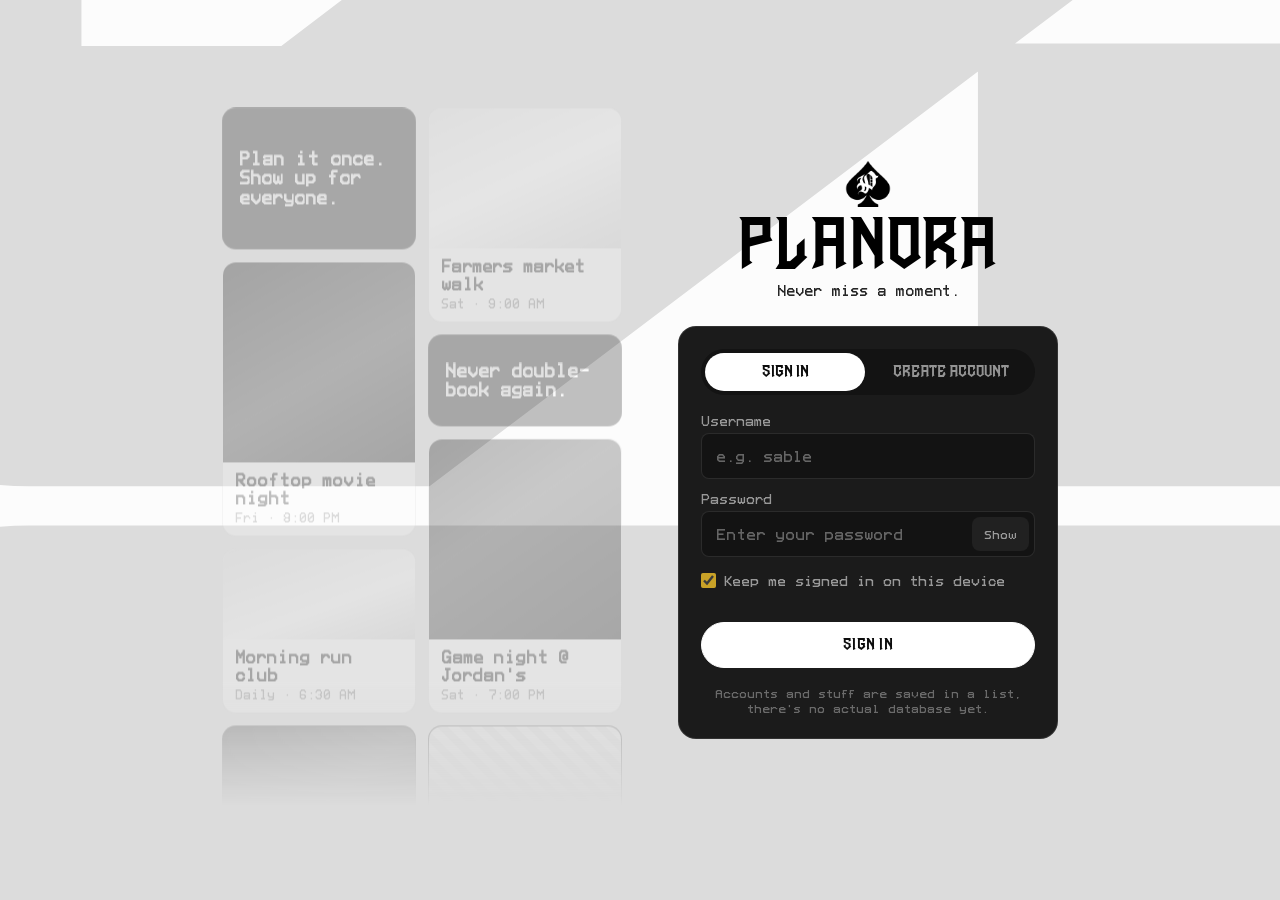
==== commit 48bb6fa8: "Update admin.html" ====
--- a/admin.html
+++ b/admin.html
@@ -5,7 +5,7 @@
     <meta charset="UTF-8">
     <meta name="viewport" content="width=device-width, initial-scale=1.0">
 
-    <title>Admin — Planora</title>
+    <title>Planora</title>
 
     <link rel="stylesheet" href="base.css">
     <link rel="stylesheet" href="homepage.css">
--- a/homepage.css
+++ b/homepage.css
@@ -342,7 +342,7 @@
 
 
 .event-title {
-    font-family: "Gotham";
+    font-family: "VHS";
 
     font-size: 16px;
 }
--- a/homepage-extra.css
+++ b/homepage-extra.css
@@ -403,6 +403,24 @@
     margin-bottom: 6px;
 }
 
+/* Event name input uses the readable heading font instead of the
+   decorative VHS font every other input gets, since this is the one
+   field people actually need to proofread while typing. */
+#eventTitle {
+    font-family: "VHS";
+    font-size: 15px;
+}
+
+.time-grid {
+    display: flex;
+    gap: 10px;
+}
+
+.time-grid input {
+    flex: 1;
+    min-width: 0;
+}
+
 .event-icon-row {
     display: flex;
     flex-wrap: wrap;
@@ -572,7 +590,7 @@
     transform: translateY(-4px);
     pointer-events: none;
 
-    transition: 0.15s ease;
+    transition: opacity 0.15s ease, transform 0.15s ease;
 
     z-index: 40;
 }
@@ -583,6 +601,14 @@
     pointer-events: auto;
 }
 
+/* Applied only while the menu is open and living as a direct child
+   of <body> (see openCommentDropdown in homepage.js) — needs to beat
+   every other top-level element's z-index, not just its old
+   siblings inside one month card. */
+.comment-dropdown.comment-dropdown-portal {
+    z-index: 850;
+}
+
 .comment-dropdown-item {
     height: 30px;
     padding: 0 10px;
@@ -675,10 +701,19 @@
 }
 
 .comment-author {
-    font-family: "Gotham";
-    font-size: 10px;
+    font-family: "VHS";
+    font-size: 9px;
     color: rgb(72, 156, 72);
     margin-right: 6px;
+}
+
+.comment-time {
+    font-family: "VHS";
+    font-size: 9px;
+    color: rgba(255, 255, 255, 0.35);
+    margin-right: 6px;
+    white-space: nowrap;
+    cursor: default;
 }
 
 .comment-empty {
@@ -759,6 +794,20 @@
 .visibility-row label {
     font-size: 11px;
     color: rgba(255, 255, 255, 0.75);
+}
+
+/* Was never styled, so it fell back to the browser default (black)
+   on this dark form — basically invisible. */
+.visibility-locked-hint {
+    margin-top: -6px;
+    margin-bottom: 14px;
+    padding: 0 2px;
+
+    font-family: "VHS";
+    font-size: 10.5px;
+    line-height: 1.4;
+
+    color: white;
 }
 
 
@@ -861,6 +910,128 @@
 
 
 /* =========================
+   TODAY BUTTON
+   Sits next to the year arrows — jumps back to the current
+   year/month without hunting for it manually.
+========================= */
+
+.today-button {
+    width: auto !important;
+
+    padding: 0 16px !important;
+
+    border-radius: 20px !important;
+
+    font-family: "VHS";
+    font-size: 10px !important;
+    letter-spacing: 0.04em;
+    text-transform: uppercase;
+}
+
+
+/* =========================
+   SEARCH BAR
+   Filters events by title/description across every month at
+   once. Matching months auto-expand; the rest collapse out of
+   the way instead of forcing you to click through all twelve.
+========================= */
+
+.search-bar {
+    position: relative;
+    z-index: 2;
+
+    display: flex;
+    align-items: center;
+
+    width: min(94%, 900px);
+
+    margin: 0 auto 18px;
+}
+
+.search-input {
+    width: 100%;
+    height: 42px;
+
+    padding: 0 40px 0 16px;
+
+    border: 1px solid rgba(255, 255, 255, 0.12);
+    border-radius: 12px;
+
+    background: rgba(30, 30, 30, 0.8);
+    color: white;
+
+    font-family: "VHS";
+    font-size: 12px;
+
+    outline: none;
+
+    transition: border-color 0.2s ease, background 0.2s ease;
+}
+
+.search-input::placeholder {
+    color: rgba(255, 255, 255, 0.35);
+}
+
+.search-input:focus {
+    background: rgb(38, 38, 38);
+    border-color: rgba(255, 255, 255, 0.35);
+}
+
+.clear-search {
+    position: absolute;
+    right: 10px;
+
+    width: 24px;
+    height: 24px;
+
+    display: flex;
+    align-items: center;
+    justify-content: center;
+
+    border: none;
+    border-radius: 50%;
+
+    background: transparent;
+    color: rgba(255, 255, 255, 0.5);
+
+    font-size: 18px;
+    line-height: 1;
+
+    cursor: pointer;
+
+    transition: 0.2s ease;
+}
+
+.clear-search:hover {
+    background: rgba(255, 255, 255, 0.1);
+    color: white;
+}
+
+/* Months with no match while searching — collapsed out of the
+   layout entirely rather than just visually hidden, so the
+   remaining months sit flush together. */
+.month-wrapper.search-hidden {
+    display: none;
+}
+
+
+/* =========================
+   DEEP-LINK HIGHLIGHT
+   Briefly pulses the event a "Copy link" URL pointed at, so
+   it's obvious which card you were sent to.
+========================= */
+
+@keyframes eventHighlightPulse {
+    0%   { border-color: rgba(72, 156, 72, 0.9); box-shadow: 0 0 0 3px rgba(72, 156, 72, 0.25); }
+    100% { border-color: rgba(255, 255, 255, 0.08); box-shadow: none; }
+}
+
+.event.event-highlight {
+    animation: eventHighlightPulse 1.8s ease;
+}
+
+
+/* =========================
    MOBILE
 ========================= */
 
@@ -870,4 +1041,13 @@
         flex-direction: column;
     }
 
-}
+    .search-bar {
+        margin-bottom: 14px;
+    }
+
+    .search-input {
+        height: 38px;
+        font-size: 11px;
+    }
+
+}
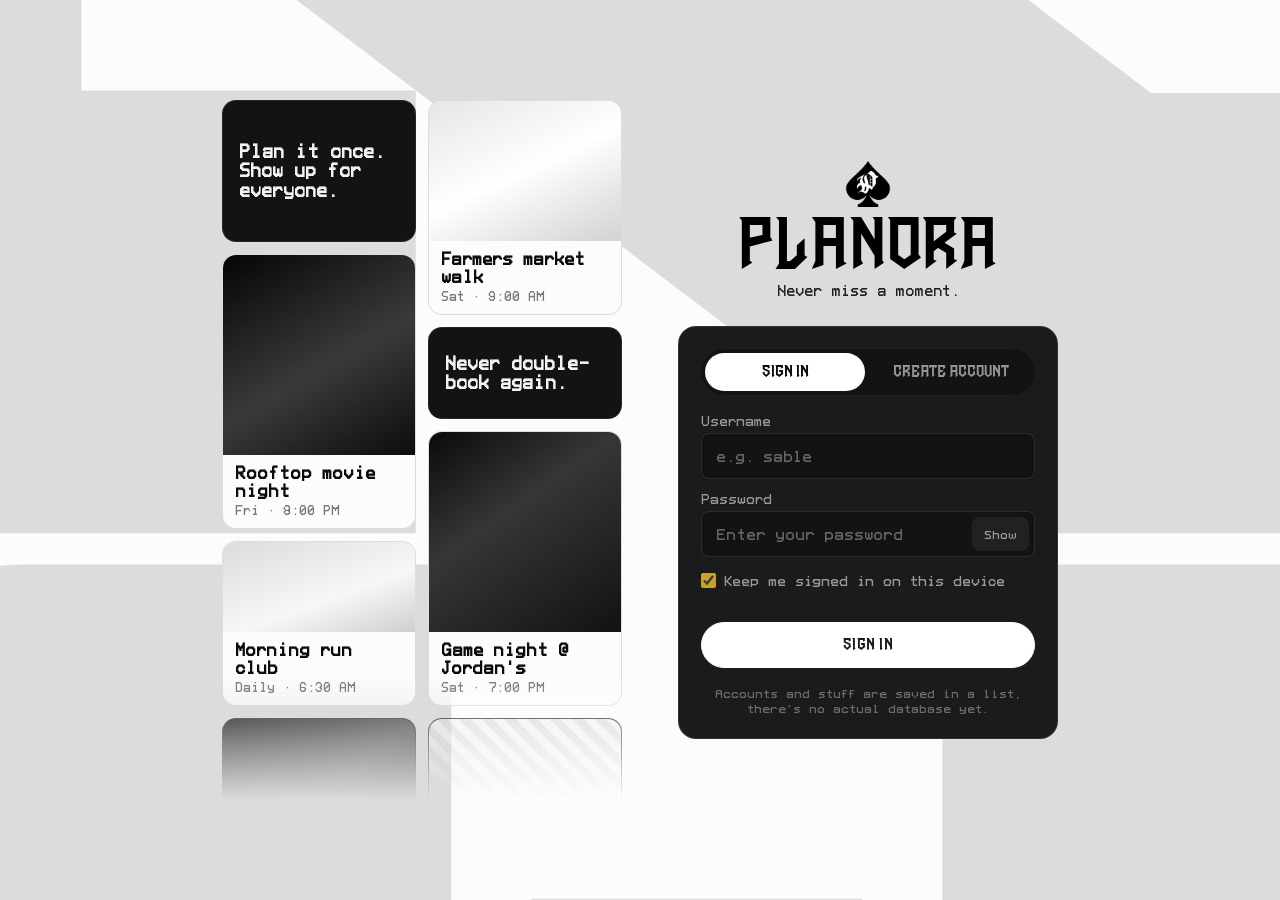
==== commit 659e45f0: "Update admin.html" ====
--- a/admin.html
+++ b/admin.html
@@ -15,7 +15,8 @@
 
 <body>
 
-    <!-- TOP BAR -->
+    <!-- TOP BAR (hidden by planora-shell.css; admin.js still looks up
+         .profile and #backButton, so they stay in the page) -->
     <div class="topbar">
         <div class="profile"></div>
         <button class="custom-button" id="backButton">← Back</button>
@@ -97,6 +98,7 @@
 
     <script src="api.js"></script>
     <script src="admin.js"></script>
+    <script src="planora-nav.js"></script>
 
 </body>
 
--- a/base.css
+++ b/base.css
@@ -159,7 +159,16 @@
 
 .btn-solid {
     background: var(--text);
-    color: #0c0c0c;
+
+    /* FIX: this pill's background is deliberately the inverse of body
+       text (white in dark mode, near-black in light mode, since --text
+       flips via theme.css). The button's own text color was hardcoded
+       to #0c0c0c — correct against a white background, but the SAME
+       near-black on the near-black background light mode produces.
+       var(--panel) flips the opposite way --text does (white in light
+       mode, dark in dark mode), so it always contrasts against
+       whatever var(--text) resolves the background to. */
+    color: var(--panel);
     border-color: var(--text);
 }
 
--- a/homepage.css
+++ b/homepage.css
@@ -39,7 +39,10 @@
     width: 100%;
     min-height: 100%;
 
-    background: rgb(19, 19, 19);
+    /* FIX: was hardcoded rgb(19, 19, 19) — always dark regardless of
+       theme. var(--bg) is base.css's token for this, which theme.css
+       flips to a light color in light mode. */
+    background: var(--bg, #131313);
 
     transition: background 0.4s ease;
 }
@@ -65,11 +68,14 @@
 
     padding: 0 15px;
 
-    background: rgba(27, 27, 27, 0.9);
+    /* FIX: was rgba(27, 27, 27, 0.9) — hardcoded dark. color-mix against
+       var(--panel) keeps the translucency but resolves to the right
+       shade in either theme. */
+    background: color-mix(in srgb, var(--panel) 90%, transparent);
 
     backdrop-filter: blur(10px);
 
-    border-bottom: 1px solid rgba(255, 255, 255, 0.08);
+    border-bottom: 1px solid var(--border);
 
     gap: 8px;
 }
@@ -87,6 +93,9 @@
 
     border-radius: 50%;
 
+    /* Placeholder gradient — homepage.js immediately overrides this
+       with the user's real avatar color/image inline, so it's never
+       actually seen for long. Left as-is intentionally. */
     background: linear-gradient(
         135deg,
         #555,
@@ -120,7 +129,8 @@
 
     background: transparent;
 
-    color: white;
+    /* FIX: was hardcoded white. */
+    color: var(--text);
 
     font-size: 10px;
 
@@ -131,9 +141,12 @@
 
 
 .custom-button:hover {
-    background: rgba(255, 255, 255, 0.08);
-
-    border-color: rgba(255, 255, 255, 0.15);
+    /* FIX: both were hardcoded to white-based translucency, which reads
+       as a near-invisible tint against a light panel. color-mix against
+       var(--text) keeps a highlight that reads in either theme. */
+    background: color-mix(in srgb, var(--text) 8%, transparent);
+
+    border-color: color-mix(in srgb, var(--text) 15%, transparent);
 }
 
 
@@ -198,9 +211,10 @@
 
     padding: 0 25px;
 
-    color: white;
-
-    border: 1px solid rgba(255, 255, 255, 0.12);
+    /* FIX: was hardcoded white. */
+    color: var(--text);
+
+    border: 1px solid color-mix(in srgb, var(--text) 12%, transparent);
 
     border-radius: 12px;
 
@@ -208,7 +222,9 @@
 
     font-size: 25px;
 
-    background: rgba(30, 30, 30, 0.8);
+    /* FIX: was rgba(30, 30, 30, 0.8) — always a dark card, even in
+       light mode. */
+    background: var(--panel-soft);
 
     cursor: pointer;
 
@@ -222,9 +238,10 @@
 .month-events-container:hover {
     transform: translateX(8px);
 
-    background: rgb(38, 38, 38);
-
-    border-color: rgba(255, 255, 255, 0.4);
+    /* FIX: was hardcoded rgb(38, 38, 38). */
+    background: var(--panel-raised);
+
+    border-color: color-mix(in srgb, var(--text) 40%, transparent);
 }
 
 
@@ -283,11 +300,13 @@
 
     padding: 12px 20px;
 
-    color: white;
-
-    background: rgb(27, 27, 27);
-
-    border: 1px solid rgba(255, 255, 255, 0.08);
+    /* FIX: was hardcoded white. */
+    color: var(--text);
+
+    /* FIX: was hardcoded rgb(27, 27, 27). */
+    background: var(--panel);
+
+    border: 1px solid var(--border);
 
     border-radius: 10px;
 
@@ -366,11 +385,13 @@
 
     text-align: center;
 
-    color: white;
-
-    background: rgba(30, 30, 30, 0.5);
-
-    border: 1px solid rgba(255, 255, 255, 0.08);
+    /* FIX: was hardcoded white — this is the "No events yet" bar that
+       stayed a dark island in light mode. */
+    color: var(--text);
+
+    background: var(--panel-soft);
+
+    border: 1px solid var(--border);
 
     border-radius: 10px;
 
@@ -446,8 +467,13 @@
     border: none;
     border-radius: 50%;
 
-    background: white;
-    color: black;
+    /* FIX: was hardcoded white bg / black text — in light mode that's a
+       near-invisible white circle sitting on a near-white page. Same
+       inverse-of-text trick base.css's .btn-solid uses: var(--text) is
+       white in dark mode / near-black in light mode, var(--panel) flips
+       the opposite way, so the button always contrasts against the page. */
+    background: var(--text);
+    color: var(--panel);
 
     font-family: Arial, sans-serif;
     font-size: 32px;
@@ -496,6 +522,8 @@
     justify-content: center;
     align-items: center;
 
+    /* Scrim — deliberately left as a plain dark overlay regardless of
+       theme, same as every other modal backdrop in the app. */
     background: rgba(0, 0, 0, 0.65);
 
     backdrop-filter: blur(8px);
@@ -529,9 +557,10 @@
 
     padding: 25px;
 
-    background: rgb(27, 27, 27);
-
-    border: 1px solid rgba(255, 255, 255, 0.15);
+    /* FIX: was hardcoded rgb(27, 27, 27). */
+    background: var(--panel);
+
+    border: 1px solid color-mix(in srgb, var(--text) 15%, transparent);
 
     border-radius: 15px;
 
@@ -556,7 +585,8 @@
 
 .form-title {
 
-    color: white;
+    /* FIX: was hardcoded white. */
+    color: var(--text);
 
     font-family: "Gotham";
 
@@ -581,15 +611,16 @@
 
     padding: 0 14px;
 
-    border: 1px solid rgba(255, 255, 255, 0.1);
+    border: 1px solid var(--border);
 
     border-radius: 8px;
 
     outline: none;
 
-    background: rgb(19, 19, 19);
-
-    color: white;
+    /* FIX: was hardcoded rgb(19, 19, 19) / white. */
+    background: var(--bg-input, rgb(19, 19, 19));
+
+    color: var(--text);
 
     font-family: "VHS";
 
@@ -597,7 +628,8 @@
 
 .event-form input::placeholder {
 
-    color: rgba(255, 255, 255, 0.4);
+    /* FIX: was hardcoded rgba(255, 255, 255, 0.4). */
+    color: var(--text-faint);
 
 }
 
@@ -634,14 +666,16 @@
 
 #cancelEvent {
 
-    background: rgb(45, 45, 45);
-
-    color: white;
+    /* FIX: was hardcoded rgb(45, 45, 45) / white. */
+    background: var(--bg-input-alt, rgb(45, 45, 45));
+
+    color: var(--text);
 
 }
 
 #saveEvent {
 
+    /* Green works fine as-is against either theme. */
     background: rgb(72, 156, 72);
 
     color: white;
@@ -662,14 +696,15 @@
 
     resize: vertical;
 
-    border: 1px solid rgba(255, 255, 255, 0.1);
+    border: 1px solid var(--border);
     border-radius: 8px;
 
     outline: none;
 
-    background: rgb(19, 19, 19);
-
-    color: white;
+    /* FIX: was hardcoded rgb(19, 19, 19) / white. */
+    background: var(--bg-input, rgb(19, 19, 19));
+
+    color: var(--text);
 
     font-family: "VHS";
 
@@ -677,7 +712,8 @@
 
 .event-form textarea::placeholder {
 
-    color: rgba(255, 255, 255, 0.4);
+    /* FIX: was hardcoded rgba(255, 255, 255, 0.4). */
+    color: var(--text-faint);
 
 }
 
@@ -692,7 +728,8 @@
 
     font-size: 11px;
 
-    color: rgba(255, 255, 255, 0.6);
+    /* FIX: was hardcoded rgba(255, 255, 255, 0.6). */
+    color: var(--text-dim);
 
     line-height: 1.4;
 
@@ -722,8 +759,14 @@
 }
 
 
-/* YEAR */
-
+/* YEAR
+   NOTE: this second .year rule loads after the first one above and wins
+   on every shared property (position/transform/font-size/etc). Its own
+   `color` here is in turn overridden by homepage-extra.css's
+   `.year { color: rgba(var(--accent), 0.17); }` (loaded later still),
+   which is already theme-aware via --accent — so no change is needed
+   here specifically, this comment is just so future-you isn't confused
+   about why .year's color still looks right. */
 .year {
     position: static;
 
@@ -750,13 +793,14 @@
     width: 40px;
     height: 40px;
 
-    border: 1px solid rgba(255, 255, 255, 0.15);
+    border: 1px solid color-mix(in srgb, var(--text) 15%, transparent);
 
     border-radius: 50%;
 
-    background: rgba(30, 30, 30, 0.8);
-
-    color: white;
+    /* FIX: was hardcoded rgba(30, 30, 30, 0.8) / white. */
+    background: var(--panel-soft);
+
+    color: var(--text);
 
     font-size: 18px;
 
@@ -769,7 +813,8 @@
 
 .year-selector button:hover {
 
-    background: rgba(255, 255, 255, 0.12);
+    /* FIX: was hardcoded rgba(255, 255, 255, 0.12). */
+    background: color-mix(in srgb, var(--text) 12%, transparent);
 
     transform: scale(1.1);
 
--- a/homepage-extra.css
+++ b/homepage-extra.css
@@ -28,10 +28,15 @@
     padding: 12px 16px;
 
     border-radius: 8px;
-    border: 1px solid rgba(255, 255, 255, 0.1);
-
-    background: rgb(24, 24, 24);
-    color: white;
+    border: 1px solid var(--border);
+
+    /* FIX: was hardcoded rgb(24, 24, 24) / white — duplicated base.css's
+       own theme-aware .toast rule with a hardcoded dark version. Since
+       this file loads AFTER base.css, this hardcoded copy was winning
+       and silently reintroducing the dark-only toast even once base.css
+       got linked on this page. */
+    background: var(--bg-surface, rgb(24, 24, 24));
+    color: var(--text);
 
     font-family: "VHS";
     font-size: 12px;
@@ -133,8 +138,9 @@
     flex-direction: column;
     gap: 2px;
 
-    background: rgb(24, 24, 24);
-    border: 1px solid rgba(255, 255, 255, 0.12);
+    /* FIX: was hardcoded rgb(24, 24, 24). */
+    background: var(--bg-surface, rgb(24, 24, 24));
+    border: 1px solid color-mix(in srgb, var(--text) 12%, transparent);
     border-radius: 12px;
 
     box-shadow: 0 15px 50px rgba(0, 0, 0, 0.5);
@@ -165,7 +171,8 @@
     border-radius: 8px;
 
     background: transparent;
-    color: white;
+    /* FIX: was hardcoded white. */
+    color: var(--text);
 
     font-family: "VHS";
     font-size: 11px;
@@ -177,7 +184,8 @@
 }
 
 .profile-dropdown-item:hover {
-    background: rgba(255, 255, 255, 0.08);
+    /* FIX: was hardcoded rgba(255, 255, 255, 0.08). */
+    background: color-mix(in srgb, var(--text) 8%, transparent);
 }
 
 .profile-dropdown-item.danger {
@@ -192,7 +200,8 @@
     height: 1px;
     margin: 4px 2px;
 
-    background: rgba(255, 255, 255, 0.08);
+    /* FIX: was hardcoded rgba(255, 255, 255, 0.08). */
+    background: color-mix(in srgb, var(--text) 8%, transparent);
 }
 
 
@@ -216,7 +225,8 @@
     letter-spacing: 0.08em;
     text-transform: uppercase;
 
-    color: rgba(255, 255, 255, 0.35);
+    /* FIX: was hardcoded rgba(255, 255, 255, 0.35). */
+    color: var(--text-faint);
 
     pointer-events: none;
     user-select: none;
@@ -251,11 +261,12 @@
     height: 30px;
     padding: 0 12px;
 
-    border: 1px solid rgba(255, 255, 255, 0.15);
+    border: 1px solid color-mix(in srgb, var(--text) 15%, transparent);
     border-radius: 20px;
 
     background: transparent;
-    color: rgba(255, 255, 255, 0.6);
+    /* FIX: was hardcoded rgba(255, 255, 255, 0.6). */
+    color: var(--text-dim);
 
     font-family: "VHS";
     font-size: 10px;
@@ -267,8 +278,9 @@
 }
 
 .event-action-btn:hover {
-    background: rgba(255, 255, 255, 0.08);
-    color: white;
+    /* FIX: background/color were hardcoded to a white-based tint. */
+    background: color-mix(in srgb, var(--text) 8%, transparent);
+    color: var(--text);
 }
 
 .event-action-btn.added {
@@ -294,9 +306,10 @@
     padding: 2px 8px;
 
     border-radius: 20px;
-    border: 1px solid rgba(255, 255, 255, 0.15);
-
-    color: rgba(255, 255, 255, 0.55);
+    border: 1px solid color-mix(in srgb, var(--text) 15%, transparent);
+
+    /* FIX: was hardcoded rgba(255, 255, 255, 0.55). */
+    color: var(--text-dim);
     white-space: nowrap;
 }
 
@@ -373,7 +386,9 @@
     height: 18px;
 
     border-radius: 50%;
-    border: 2px solid rgb(27, 27, 27);
+    /* FIX: was hardcoded rgb(27, 27, 27) — the "cutout ring" needs to
+       match the card background, which now varies by theme. */
+    border: 2px solid var(--panel);
 
     margin-left: -6px;
 }
@@ -385,7 +400,8 @@
 .event-going-count {
     font-family: "VHS";
     font-size: 9.5px;
-    color: rgba(255, 255, 255, 0.4);
+    /* FIX: was hardcoded rgba(255, 255, 255, 0.4). */
+    color: var(--text-faint);
 }
 
 
@@ -397,7 +413,8 @@
     display: block;
 
     font-size: 11px;
-    color: rgba(255, 255, 255, 0.55);
+    /* FIX: was hardcoded rgba(255, 255, 255, 0.55). */
+    color: var(--text-dim);
 
     margin-top: 4px;
     margin-bottom: 6px;
@@ -437,10 +454,11 @@
     justify-content: center;
     align-items: center;
 
-    border: 1px solid rgba(255, 255, 255, 0.1);
+    border: 1px solid color-mix(in srgb, var(--text) 10%, transparent);
     border-radius: 10px;
 
-    background: rgb(19, 19, 19);
+    /* FIX: was hardcoded rgb(19, 19, 19). */
+    background: var(--bg-input, rgb(19, 19, 19));
 
     font-size: 18px;
 
@@ -450,7 +468,8 @@
 }
 
 .event-icon-dot:hover {
-    background: rgba(255, 255, 255, 0.06);
+    /* FIX: was hardcoded rgba(255, 255, 255, 0.06). */
+    background: color-mix(in srgb, var(--text) 6%, transparent);
 }
 
 .event-icon-dot.selected {
@@ -482,7 +501,7 @@
 }
 
 .event-color-dot.selected {
-    border-color: white;
+    border-color: var(--text);
 }
 
 
@@ -494,7 +513,7 @@
     margin-top: 12px;
     padding-top: 12px;
 
-    border-top: 1px solid rgba(255, 255, 255, 0.08);
+    border-top: 1px solid color-mix(in srgb, var(--text) 8%, transparent);
 }
 
 .comment-list {
@@ -513,7 +532,8 @@
     font-family: "VHS";
     font-size: 11px;
     line-height: 1.4;
-    color: white;
+    /* FIX: was hardcoded white. */
+    color: var(--text);
 }
 
 .comment-body {
@@ -527,7 +547,8 @@
 
     font-size: 9.5px;
     font-style: italic;
-    color: rgba(255, 255, 255, 0.3);
+    /* FIX: was hardcoded rgba(255, 255, 255, 0.3). */
+    color: var(--text-faint);
 }
 
 /* =========================
@@ -553,7 +574,8 @@
     border-radius: 6px;
 
     background: transparent;
-    color: rgba(255, 255, 255, 0.35);
+    /* FIX: was hardcoded rgba(255, 255, 255, 0.35). */
+    color: var(--text-faint);
 
     font-size: 14px;
     line-height: 1;
@@ -564,8 +586,9 @@
 }
 
 .comment-menu-button:hover {
-    background: rgba(255, 255, 255, 0.08);
-    color: rgba(255, 255, 255, 0.75);
+    /* FIX: was hardcoded white-based values. */
+    background: color-mix(in srgb, var(--text) 8%, transparent);
+    color: var(--text-dim);
 }
 
 .comment-dropdown {
@@ -580,8 +603,9 @@
     flex-direction: column;
     gap: 2px;
 
-    background: rgb(24, 24, 24);
-    border: 1px solid rgba(255, 255, 255, 0.12);
+    /* FIX: was hardcoded rgb(24, 24, 24). */
+    background: var(--bg-surface, rgb(24, 24, 24));
+    border: 1px solid color-mix(in srgb, var(--text) 12%, transparent);
     border-radius: 10px;
 
     box-shadow: 0 15px 50px rgba(0, 0, 0, 0.5);
@@ -590,6 +614,7 @@
     transform: translateY(-4px);
     pointer-events: none;
 
+    transition: 0.15s ease;
     transition: opacity 0.15s ease, transform 0.15s ease;
 
     z-index: 40;
@@ -617,7 +642,8 @@
     border-radius: 6px;
 
     background: transparent;
-    color: white;
+    /* FIX: was hardcoded white. */
+    color: var(--text);
 
     font-family: "VHS";
     font-size: 10.5px;
@@ -627,7 +653,8 @@
 }
 
 .comment-dropdown-item:hover {
-    background: rgba(255, 255, 255, 0.08);
+    /* FIX: was hardcoded rgba(255, 255, 255, 0.08). */
+    background: color-mix(in srgb, var(--text) 8%, transparent);
 }
 
 .comment-dropdown-item.danger {
@@ -654,11 +681,12 @@
     height: 28px;
     padding: 0 10px;
 
-    border: 1px solid rgba(255, 255, 255, 0.15);
+    border: 1px solid color-mix(in srgb, var(--text) 15%, transparent);
     border-radius: 14px;
 
-    background: rgb(15, 15, 15);
-    color: white;
+    /* FIX: was hardcoded rgb(15, 15, 15) / white. */
+    background: var(--bg-input-alt, rgb(15, 15, 15));
+    color: var(--text);
 
     font-family: "VHS";
     font-size: 11px;
@@ -692,14 +720,18 @@
 }
 
 .comment-edit-cancel {
-    background: rgba(255, 255, 255, 0.08);
-    color: rgba(255, 255, 255, 0.6);
+    /* FIX: was hardcoded rgba(255, 255, 255, 0.08) / rgba(255,255,255,0.6). */
+    background: color-mix(in srgb, var(--text) 8%, transparent);
+    color: var(--text-dim);
 }
 
 .comment-edit-cancel:hover {
-    background: rgba(255, 255, 255, 0.15);
-}
-
+    background: color-mix(in srgb, var(--text) 15%, transparent);
+}
+
+/* NOTE: .comment-author and .comment-time are restyled again, further
+   overriding color, by homepage-readability-qol.css (loaded later) —
+   fixed there too, since that's the copy that actually applies. */
 .comment-author {
     font-family: "VHS";
     font-size: 9px;
@@ -710,7 +742,8 @@
 .comment-time {
     font-family: "VHS";
     font-size: 9px;
-    color: rgba(255, 255, 255, 0.35);
+    /* FIX: was hardcoded rgba(255, 255, 255, 0.35). */
+    color: var(--text-faint);
     margin-right: 6px;
     white-space: nowrap;
     cursor: default;
@@ -719,7 +752,8 @@
 .comment-empty {
     font-family: "VHS";
     font-size: 10.5px;
-    color: rgba(255, 255, 255, 0.35);
+    /* FIX: was hardcoded rgba(255, 255, 255, 0.35). */
+    color: var(--text-faint);
 }
 
 .comment-form {
@@ -733,11 +767,12 @@
 
     padding: 0 12px;
 
-    border: 1px solid rgba(255, 255, 255, 0.1);
+    border: 1px solid color-mix(in srgb, var(--text) 10%, transparent);
     border-radius: 20px;
 
-    background: rgb(19, 19, 19);
-    color: white;
+    /* FIX: was hardcoded rgb(19, 19, 19) / white. */
+    background: var(--bg-input, rgb(19, 19, 19));
+    color: var(--text);
 
     font-family: "VHS";
     font-size: 11px;
@@ -778,8 +813,9 @@
     margin-bottom: 14px;
     padding: 12px 14px;
 
-    background: rgb(19, 19, 19);
-    border: 1px solid rgba(255, 255, 255, 0.1);
+    /* FIX: was hardcoded rgb(19, 19, 19). */
+    background: var(--bg-input, rgb(19, 19, 19));
+    border: 1px solid color-mix(in srgb, var(--text) 10%, transparent);
     border-radius: 8px;
 
     font-family: "VHS";
@@ -793,11 +829,14 @@
 
 .visibility-row label {
     font-size: 11px;
-    color: rgba(255, 255, 255, 0.75);
-}
-
-/* Was never styled, so it fell back to the browser default (black)
-   on this dark form — basically invisible. */
+    /* FIX: was hardcoded rgba(255, 255, 255, 0.75). */
+    color: var(--text-dim);
+}
+
+/* FIX: hardcoded to white, which was correct for the original all-dark
+   form but is invisible against a light form once light mode is fixed
+   elsewhere. var(--text) tracks whatever the form's actual background
+   contrast needs. */
 .visibility-locked-hint {
     margin-top: -6px;
     margin-bottom: 14px;
@@ -807,7 +846,7 @@
     font-size: 10.5px;
     line-height: 1.4;
 
-    color: white;
+    color: var(--text);
 }
 
 
@@ -954,11 +993,13 @@
 
     padding: 0 40px 0 16px;
 
-    border: 1px solid rgba(255, 255, 255, 0.12);
+    border: 1px solid color-mix(in srgb, var(--text) 12%, transparent);
     border-radius: 12px;
 
-    background: rgba(30, 30, 30, 0.8);
-    color: white;
+    /* FIX: was hardcoded rgba(30, 30, 30, 0.8) / white — this was the
+       dark "bar" that stayed dark in light mode. */
+    background: var(--panel-soft);
+    color: var(--text);
 
     font-family: "VHS";
     font-size: 12px;
@@ -969,12 +1010,14 @@
 }
 
 .search-input::placeholder {
-    color: rgba(255, 255, 255, 0.35);
+    /* FIX: was hardcoded rgba(255, 255, 255, 0.35). */
+    color: var(--text-faint);
 }
 
 .search-input:focus {
-    background: rgb(38, 38, 38);
-    border-color: rgba(255, 255, 255, 0.35);
+    /* FIX: was hardcoded rgb(38, 38, 38). */
+    background: var(--panel-raised);
+    border-color: color-mix(in srgb, var(--text) 35%, transparent);
 }
 
 .clear-search {
@@ -992,7 +1035,8 @@
     border-radius: 50%;
 
     background: transparent;
-    color: rgba(255, 255, 255, 0.5);
+    /* FIX: was hardcoded rgba(255, 255, 255, 0.5). */
+    color: var(--text-dim);
 
     font-size: 18px;
     line-height: 1;
@@ -1003,8 +1047,9 @@
 }
 
 .clear-search:hover {
-    background: rgba(255, 255, 255, 0.1);
-    color: white;
+    /* FIX: was hardcoded white-based values. */
+    background: color-mix(in srgb, var(--text) 10%, transparent);
+    color: var(--text);
 }
 
 /* Months with no match while searching — collapsed out of the
@@ -1051,3 +1096,1040 @@
     }
 
 }
+
+/* =========================================================
+   TIMELINE / ROADMAP VIEW
+========================================================= */
+
+.timeline-button {
+    border-color: rgba(255, 255, 255, 0.15);
+}
+
+.timeline-button.mode-active {
+    background: rgb(72, 156, 72);
+    border-color: rgb(72, 156, 72);
+}
+
+.timeline-button.mode-active:hover {
+    background: rgb(85, 175, 85);
+}
+
+body.mode-timeline {
+    background:
+        radial-gradient(ellipse 900px 500px at 50% 0%, rgba(154, 86, 201, 0.10), transparent 65%),
+        rgb(19, 19, 19);
+}
+
+
+/* --- The list --- */
+
+.timeline-container {
+    display: none;
+
+    position: relative;
+    z-index: 1;
+
+    width: min(94%, 900px);
+
+    margin: 12px auto 110px;
+}
+
+.timeline-container.active {
+    display: block;
+}
+
+.timeline-entry {
+    display: flex;
+    align-items: stretch;
+    gap: 16px;
+}
+
+.timeline-track {
+    display: flex;
+    flex-direction: column;
+    align-items: center;
+
+    width: 16px;
+    flex-shrink: 0;
+}
+
+.timeline-dot {
+    width: 14px;
+    height: 14px;
+
+    margin-top: 18px;
+
+    border-radius: 50%;
+
+    background: currentColor;
+
+    box-shadow:
+        0 0 0 4px rgb(19, 19, 19),
+        0 0 12px rgba(255, 255, 255, 0.15);
+
+    flex-shrink: 0;
+}
+
+.timeline-line {
+    flex: 1;
+
+    width: 2px;
+    min-height: 24px;
+
+    margin-top: 4px;
+
+    background: rgba(255, 255, 255, 0.15);
+}
+
+.timeline-entry:last-child .timeline-line {
+    display: none;
+}
+
+
+/* --- Event card ---
+   NOTE: background/border/box-shadow here are all overridden again by
+   the redesigned .timeline-body block further down (loaded later, same
+   file) — fixed there. `color` isn't re-set by that later block though,
+   so IT is fixed here, since this is the copy that actually applies. */
+
+.timeline-body {
+    flex: 1;
+    min-width: 0;
+
+    margin-bottom: 14px;
+    padding: 14px 18px;
+
+    /* FIX: was hardcoded white — nothing later in the file overrides
+       this property, so it was the one actually reaching the page. */
+    color: var(--text);
+
+    background: rgb(27, 27, 27);
+    border: 1px solid rgba(255, 255, 255, 0.08);
+    border-radius: 10px;
+
+    animation: eventAppear 0.25s ease;
+
+    transition: border-color 0.2s ease, background 0.2s ease;
+}
+
+.timeline-body:hover {
+    background: rgb(32, 32, 32);
+    border-color: rgba(255, 255, 255, 0.25);
+}
+
+.timeline-title {
+    margin-bottom: 4px;
+
+    font-family: "VHS";
+    font-size: 15px;
+    word-break: break-word;
+}
+
+.timeline-date {
+    margin-top: 6px;
+
+    font-family: "VHS";
+    font-size: 10px;
+
+    opacity: 0.5;
+}
+
+.timeline-entry.timeline-highlight .timeline-body {
+    animation: eventHighlightPulse 1.8s ease;
+}
+
+
+/* --- Mobile --- */
+
+@media (max-width: 600px) {
+
+    .timeline-entry {
+        gap: 12px;
+    }
+
+    .timeline-body {
+        padding: 11px 14px;
+    }
+
+    .timeline-title {
+        font-size: 13px;
+    }
+
+}
+
+/* =========================================================
+   PLANORA — BACKGROUND + TIMELINE REDESIGN
+========================================================= */
+
+
+body {
+    --accent: 72, 156, 72;          /* Local  — green  */
+}
+
+body.mode-local {
+    --accent: 72, 156, 72;
+}
+
+body.mode-global {
+    --accent: 74, 127, 201;         /* Global — blue   */
+}
+
+body.mode-timeline {
+    --accent: 154, 86, 201;         /* Timeline — purple */
+}
+
+body::before,
+body::after {
+    content: "";
+
+    position: fixed;
+    inset: 0;
+
+    z-index: 0;
+    pointer-events: none;
+}
+
+body::before {
+    background-image: radial-gradient(
+        circle,
+        rgba(var(--accent), 0.22) 1px,
+        transparent 1.6px
+    );
+    background-size: 28px 28px;
+
+    -webkit-mask-image: radial-gradient(ellipse 80% 70% at 50% 25%, #000 0%, transparent 100%);
+    mask-image: radial-gradient(ellipse 80% 70% at 50% 25%, #000 0%, transparent 100%);
+}
+
+body::after {
+    background:
+        repeating-linear-gradient(
+            to bottom,
+            rgba(255, 255, 255, 0.018) 0,
+            rgba(255, 255, 255, 0.018) 1px,
+            transparent 1px,
+            transparent 3px
+        ),
+        radial-gradient(
+            ellipse at center,
+            transparent 55%,
+            rgba(0, 0, 0, 0.45) 100%
+        );
+}
+
+body.mode-timeline::before {
+    background-image: repeating-linear-gradient(
+        90deg,
+        rgba(var(--accent), 0.10) 0,
+        rgba(var(--accent), 0.10) 1px,
+        transparent 1px,
+        transparent 96px
+    );
+    background-size: auto;
+
+    -webkit-mask-image: linear-gradient(to bottom, #000 0%, transparent 85%);
+    mask-image: linear-gradient(to bottom, #000 0%, transparent 85%);
+}
+
+body.mode-timeline {
+    background:
+        radial-gradient(ellipse 900px 500px at 50% 0%, rgba(154, 86, 201, 0.10), transparent 65%),
+        rgb(19, 19, 19);
+}
+
+
+/* =========================================================
+   TIMELINE TAB (top bar)
+========================================================= */
+
+.timeline-button {
+    gap: 8px;
+
+    border: 1px dashed rgba(255, 255, 255, 0.25);
+}
+
+.timeline-button::before {
+    content: "";
+
+    width: 6px;
+    height: 6px;
+
+    border-radius: 50%;
+
+    background: rgba(255, 255, 255, 0.35);
+
+    transition: 0.25s ease;
+}
+
+.timeline-button.mode-active {
+    border: 1px solid rgb(154, 86, 201);
+    background: rgba(154, 86, 201, 0.16);
+    color: #e4d0f7;
+}
+
+.timeline-button.mode-active::before {
+    background: rgb(190, 140, 235);
+    box-shadow: 0 0 8px rgb(190, 140, 235);
+}
+
+.timeline-button.mode-active:hover {
+    background: rgba(154, 86, 201, 0.26);
+}
+
+
+/* =========================================================
+   TIMELINE VIEW
+========================================================= */
+
+.timeline-container {
+    display: none;
+
+    position: relative;
+    z-index: 1;
+
+    width: min(94%, 900px);
+
+    margin: 12px auto 110px;
+}
+
+.timeline-container.active {
+    display: block;
+}
+
+.timeline-entry {
+    display: grid;
+    grid-template-columns: 1fr 16px 1fr;
+    column-gap: 26px;
+    align-items: stretch;
+}
+
+.timeline-track {
+    grid-column: 2;
+    grid-row: 1;
+
+    display: flex;
+    flex-direction: column;
+    align-items: center;
+
+    width: 16px;
+}
+
+.timeline-dot {
+    width: 14px;
+    height: 14px;
+
+    margin-top: 18px;
+
+    border-radius: 50%;
+
+    background: currentColor;
+
+    /* FIX: the ring was hardcoded rgb(19, 19, 19) so the dot "cuts
+       through" the line correctly only in dark mode — in light mode it
+       left a small dark halo around every dot. var(--bg) tracks the
+       actual page background in either theme. */
+    box-shadow:
+        0 0 0 4px var(--bg, rgb(19, 19, 19)),
+        0 0 14px currentColor;
+
+    flex-shrink: 0;
+}
+
+.timeline-line {
+    flex: 1;
+
+    width: 2px;
+    min-height: 24px;
+
+    margin-top: 4px;
+
+    background: rgba(var(--accent), 0.35);
+}
+
+.timeline-entry:last-child .timeline-line {
+    display: none;
+}
+
+
+/* cards: odd ones to the right of the spine, even ones to the left */
+
+.timeline-body {
+    grid-row: 1;
+    grid-column: 3;
+
+    position: relative;
+
+    min-width: 0;
+
+    margin-bottom: 14px;
+    padding: 14px 18px;
+
+    /* FIX: was hardcoded white — kept for clarity even though the
+       earlier .timeline-body block (fixed above) already sets this to
+       var(--text); redeclaring it here keeps both blocks honest if
+       either is ever edited independently. */
+    color: var(--text);
+
+    /* FIX: was hardcoded rgb(27, 27, 27). */
+    background: var(--panel);
+    border: 1px solid color-mix(in srgb, var(--text) 8%, transparent);
+    border-radius: 10px;
+
+    animation: eventAppear 0.25s ease;
+
+    transition: border-color 0.2s ease, background 0.2s ease;
+}
+
+.timeline-entry:nth-child(even) .timeline-body {
+    grid-column: 1;
+    text-align: right;
+}
+
+.timeline-body:hover {
+    /* FIX: was hardcoded rgb(32, 32, 32). */
+    background: var(--panel-raised);
+    border-color: rgba(var(--accent), 0.6);
+}
+
+.timeline-body::before {
+    content: "";
+
+    position: absolute;
+    top: 24px;
+    left: -26px;
+
+    width: 26px;
+    height: 0;
+
+    border-top: 1px dashed color-mix(in srgb, var(--text) 22%, transparent);
+}
+
+.timeline-entry:nth-child(even) .timeline-body::before {
+    left: auto;
+    right: -26px;
+}
+
+.timeline-title {
+    margin-bottom: 4px;
+
+    font-family: "VHS";
+    font-size: 15px;
+
+    word-break: break-word;
+}
+
+.timeline-date {
+    display: inline-block;
+
+    margin-top: 8px;
+    padding: 3px 10px;
+
+    border: 1px solid rgba(var(--accent), 0.45);
+    border-radius: 20px;
+
+    color: rgb(214, 190, 240);
+
+    font-family: "VHS";
+    font-size: 10px;
+
+    opacity: 1;
+}
+
+
+/* =========================================================
+   TIMELINE — MOBILE
+========================================================= */
+
+@media (max-width: 700px) {
+
+    .timeline-entry {
+        grid-template-columns: 16px 1fr;
+        column-gap: 14px;
+    }
+
+    .timeline-track {
+        grid-column: 1;
+    }
+
+    .timeline-body,
+    .timeline-entry:nth-child(even) .timeline-body {
+        grid-column: 2;
+
+        padding: 11px 14px;
+
+        text-align: left;
+    }
+
+    .timeline-body::before,
+    .timeline-entry:nth-child(even) .timeline-body::before {
+        left: -14px;
+        right: auto;
+
+        width: 14px;
+    }
+
+    .timeline-title {
+        font-size: 13px;
+    }
+
+}
+
+/* =========================================================
+   EVENT IMAGES
+========================================================= */
+
+
+/* --- Create-event form: image picker --- */
+
+.event-form-box {
+    max-height: 92vh;
+    overflow-y: auto;
+}
+
+.image-picker {
+    display: flex;
+    flex-wrap: wrap;
+    align-items: center;
+    gap: 8px;
+
+    margin-bottom: 14px;
+}
+
+.image-pick-button,
+.image-remove {
+    display: inline-flex;
+    align-items: center;
+
+    height: 34px;
+    padding: 0 14px;
+
+    border: 1px solid color-mix(in srgb, var(--text) 15%, transparent);
+    border-radius: 20px;
+
+    background: transparent;
+    /* FIX: was hardcoded rgba(255, 255, 255, 0.7). */
+    color: var(--text-dim);
+
+    font-family: "VHS";
+    font-size: 10px;
+
+    cursor: pointer;
+
+    transition: 0.2s ease;
+}
+
+.image-pick-button:hover,
+.image-remove:hover {
+    /* FIX: was hardcoded white-based values. */
+    background: color-mix(in srgb, var(--text) 8%, transparent);
+    color: var(--text);
+}
+
+.image-remove:hover {
+    background: rgba(182, 69, 63, 0.15);
+    color: #e08b86;
+    border-color: #b6453f;
+}
+
+.image-preview {
+    display: none;
+
+    width: 100%;
+    height: 110px;
+
+    border: 1px solid color-mix(in srgb, var(--text) 10%, transparent);
+    border-radius: 8px;
+
+    background-size: cover;
+    background-position: center;
+}
+
+.image-preview.show {
+    display: block;
+}
+
+
+/* --- Event cards: thumbnail across the top --- */
+
+.event-cover.has-image {
+    height: 130px;
+
+    justify-content: flex-start;
+    align-items: flex-end;
+
+    padding: 0 14px 10px;
+
+    font-size: 20px;
+
+    /* the picture fades into the card color at the bottom — uses
+       var(--panel) so the fade matches the actual card background in
+       either theme, not a hardcoded dark one */
+    background-image:
+        linear-gradient(to bottom, transparent 45%, var(--panel) 100%),
+        var(--cover-image);
+    background-size: cover;
+    background-position: center;
+}
+
+@media (max-width: 600px) {
+    .event-cover.has-image {
+        height: 110px;
+        padding: 0 12px 8px;
+    }
+}
+
+
+/* --- Timeline cards: image as a faded background --- */
+
+.timeline-body > * {
+    position: relative;
+    z-index: 1;
+}
+
+.timeline-body.has-image {
+    position: relative;
+}
+
+.timeline-body.has-image::after {
+    content: "";
+
+    position: absolute;
+    inset: 0;
+    z-index: 0;
+
+    border-radius: inherit;
+    pointer-events: none;
+
+    background-image: var(--tl-image);
+    background-size: cover;
+    background-position: center;
+
+    opacity: 0.55;
+
+    -webkit-mask-image: linear-gradient(to left, #000 0%, transparent 80%);
+    mask-image: linear-gradient(to left, #000 0%, transparent 80%);
+}
+
+.timeline-entry:nth-child(even) .timeline-body.has-image::after {
+    -webkit-mask-image: linear-gradient(to right, #000 0%, transparent 80%);
+    mask-image: linear-gradient(to right, #000 0%, transparent 80%);
+}
+
+@media (max-width: 700px) {
+    .timeline-entry:nth-child(even) .timeline-body.has-image::after {
+        -webkit-mask-image: linear-gradient(to left, #000 0%, transparent 80%);
+        mask-image: linear-gradient(to left, #000 0%, transparent 80%);
+    }
+}
+
+/* =========================================================
+   MODE SWITCH STYLES
+========================================================= */
+
+
+.topbar .custom-button {
+    position: relative;
+    z-index: 1;
+}
+
+.custom-button:active {
+    transform: scale(0.94);
+}
+
+.local-button.mode-active,
+.global-button.mode-active,
+.timeline-button.mode-active,
+.local-button.mode-active:hover,
+.global-button.mode-active:hover,
+.timeline-button.mode-active:hover {
+    background: transparent;
+    border-color: transparent;
+    color: white;
+}
+
+.mode-indicator {
+    position: absolute;
+    top: 50%;
+    left: 0;
+    z-index: 0;
+
+    height: 34px;
+    margin-top: -17px;
+
+    border-radius: 20px;
+    border: 1px solid rgba(var(--accent), 0.9);
+
+    background: rgba(var(--accent), 0.2);
+    box-shadow: 0 0 18px rgba(var(--accent), 0.35);
+
+    pointer-events: none;
+
+    opacity: 0;
+
+    transition:
+        transform 0.55s cubic-bezier(.34, 1.45, .64, 1),
+        width 0.55s cubic-bezier(.34, 1.45, .64, 1),
+        background 0.4s ease,
+        border-color 0.4s ease,
+        box-shadow 0.4s ease,
+        opacity 0.3s ease;
+}
+
+.mode-indicator.ready {
+    opacity: 1;
+}
+
+.mode-indicator.no-anim {
+    transition: none;
+}
+
+
+/* --- Ripple layer (animated from JS) --- */
+
+.mode-wash {
+    position: fixed;
+    inset: 0;
+
+    z-index: 90;
+
+    pointer-events: none;
+
+    opacity: 0;
+
+    background: rgba(var(--accent), 0.16);
+}
+
+
+/* --- Make the mode obvious everywhere else --- */
+
+.year {
+    color: rgba(var(--accent), 0.17);
+
+    transition: color 0.6s ease;
+}
+
+.month-events-container {
+    box-shadow: inset 3px 0 0 rgba(var(--accent), 0.55);
+
+    transition:
+        transform 0.25s ease,
+        background 0.25s ease,
+        border 0.25s ease,
+        box-shadow 0.5s ease;
+}
+
+.month-events-container:hover {
+    border-color: rgba(var(--accent), 0.55);
+}
+
+.month-events-container.month-open {
+    /* FIX: the solid base color under the accent tint was hardcoded
+       rgb(30, 30, 30) — now tracks the theme. */
+    background:
+        linear-gradient(rgba(var(--accent), 0.13), rgba(var(--accent), 0.13)),
+        var(--panel-raised);
+    border-color: rgba(var(--accent), 0.55);
+}
+
+.event.event-new {
+    border-color: rgba(var(--accent), 0.45);
+}
+
+.event-new-badge {
+    background: rgba(var(--accent), 0.18);
+    color: color-mix(in srgb, rgb(var(--accent)) 55%, white);
+}
+
+.comment-author {
+    color: color-mix(in srgb, rgb(var(--accent)) 75%, white);
+}
+
+.comment-submit,
+.comment-edit-save,
+.comment-submit:hover,
+.comment-edit-save:hover {
+    background: rgb(var(--accent));
+}
+
+.comment-submit:hover,
+.comment-edit-save:hover {
+    filter: brightness(1.15);
+}
+
+
+@media (prefers-reduced-motion: reduce) {
+
+    .mode-indicator,
+    .year,
+    .month-events-container {
+        transition: none;
+    }
+
+}
+
+/* =========================================================
+   PLANORA — PUBLIC/PRIVATE TOGGLE, PROFILE LINKS, REPLIES
+========================================================= */
+
+
+/* --- Private / Public / Global toggle in the + form --- */
+
+.visibility-toggle {
+    display: flex;
+    gap: 4px;
+
+    padding: 4px;
+
+    /* FIX: was hardcoded rgb(19, 19, 19). */
+    background: var(--bg-input, rgb(19, 19, 19));
+    border: 1px solid color-mix(in srgb, var(--text) 10%, transparent);
+    border-radius: 20px;
+}
+
+.vis-option {
+    flex: 1;
+    height: 32px;
+
+    border: none;
+    border-radius: 16px;
+
+    background: transparent;
+    /* FIX: was hardcoded rgba(255, 255, 255, 0.55). */
+    color: var(--text-dim);
+
+    font-family: "VHS";
+    font-size: 11px;
+
+    cursor: pointer;
+
+    transition: background 0.2s ease, color 0.2s ease;
+}
+
+.vis-option:hover {
+    /* FIX: was hardcoded white. */
+    color: var(--text);
+}
+
+.vis-option.active {
+    background: rgba(var(--accent), 0.28);
+    color: white;
+}
+
+.vis-hint {
+    min-height: 14px;
+
+    margin: 8px 6px 14px;
+
+    font-family: "VHS";
+    font-size: 10.5px;
+    line-height: 1.4;
+
+    /* FIX: was hardcoded rgba(255, 255, 255, 0.5). */
+    color: var(--text-dim);
+}
+
+
+/* --- Event cards: host link + Public marker --- */
+
+a.event-owner-label {
+    text-decoration: none;
+    cursor: pointer;
+}
+
+a.event-owner-label:hover {
+    text-decoration: underline;
+}
+
+.event-avatar:focus-visible {
+    outline: 2px solid rgba(var(--accent), 0.9);
+    outline-offset: 2px;
+}
+
+.event-visibility-badge {
+    padding: 2px 7px;
+
+    border-radius: 20px;
+    border: 1px solid rgba(var(--accent), 0.5);
+
+    color: color-mix(in srgb, rgb(var(--accent)) 55%, white);
+
+    font-family: "VHS";
+    font-size: 8.5px;
+    letter-spacing: 0.06em;
+}
+
+
+/* --- Comments: avatar, profile links, replies --- */
+
+.comment-avatar {
+    display: flex;
+    align-items: center;
+    justify-content: center;
+    flex-shrink: 0;
+
+    width: 24px;
+    height: 24px;
+
+    border-radius: 50%;
+
+    font-family: "VHS";
+    font-size: 10px;
+    /* Avatar always has its own colored background regardless of theme,
+       so white initials stay correct in both. */
+    color: white;
+    text-decoration: none;
+}
+
+.comment-reply .comment-avatar {
+    width: 20px;
+    height: 20px;
+
+    font-size: 9px;
+}
+
+.comment.comment-reply {
+    margin-left: 30px;
+}
+
+a.comment-author {
+    text-decoration: none;
+}
+
+a.comment-author:hover,
+a.comment-mention:hover {
+    text-decoration: underline;
+}
+
+.comment-mention {
+    margin-right: 2px;
+
+    color: color-mix(in srgb, rgb(var(--accent)) 75%, white);
+    text-decoration: none;
+}
+
+.comment-reply-button {
+    display: inline;
+
+    margin-left: 8px;
+    padding: 0;
+
+    border: none;
+    background: none;
+
+    /* FIX: was hardcoded rgba(255, 255, 255, 0.35). */
+    color: var(--text-faint);
+
+    font-family: "VHS";
+    font-size: 9px;
+
+    cursor: pointer;
+}
+
+.comment-reply-button:hover {
+    /* FIX: was hardcoded white. */
+    color: var(--text);
+}
+
+
+/* --- "Replying to @name" strip above the comment box --- */
+
+.reply-banner {
+    display: none;
+    align-items: center;
+    justify-content: space-between;
+
+    margin-bottom: 8px;
+    padding: 6px 8px 6px 14px;
+
+    background: rgba(var(--accent), 0.12);
+    border: 1px solid rgba(var(--accent), 0.35);
+    border-radius: 20px;
+
+    font-family: "VHS";
+    font-size: 10px;
+    /* FIX: was hardcoded rgba(255, 255, 255, 0.75). */
+    color: var(--text-dim);
+}
+
+.reply-banner.show {
+    display: flex;
+}
+
+.reply-banner-cancel {
+    width: 20px;
+    height: 20px;
+
+    border: none;
+    border-radius: 50%;
+
+    background: transparent;
+    /* FIX: was hardcoded rgba(255, 255, 255, 0.55). */
+    color: var(--text-dim);
+
+    font-size: 15px;
+    line-height: 1;
+
+    cursor: pointer;
+}
+
+.reply-banner-cancel:hover {
+    /* FIX: was hardcoded white-based values. */
+    background: color-mix(in srgb, var(--text) 12%, transparent);
+    color: var(--text);
+}
+
+/* =========================================================
+   LIGHT-MODE FIX — MODE BACKGROUNDS
+
+   TEMP — SETTINGS HIDDEN, DARK FORCED:
+   This block used to give body.mode-local/global/timeline a light
+   background whenever data-theme="light" was set (or the OS was in
+   light mode with no theme attribute at all) — completely independent
+   of theme.css, which is why disabling theme.css's own light rules
+   fixed profile.html (no homepage-extra.css there) but NOT the
+   homepage, which loads this file and still had this override sitting
+   at the bottom, winning over the plain dark version above it.
+   Commented out for now so this can't produce a light background
+   either, regardless of data-theme or system preference. Uncomment
+   when Settings/light mode comes back.
+========================================================= */
+
+/*
+:root[data-theme="light"] body.mode-local {
+    background:
+        radial-gradient(ellipse 900px 500px at 50% 0%, rgba(var(--accent), 0.09), transparent 65%),
+        #f3f3f5;
+}
+
+:root[data-theme="light"] body.mode-global {
+    background:
+        radial-gradient(ellipse 900px 500px at 50% 0%, rgba(var(--accent), 0.10), transparent 65%),
+        #f3f3f5;
+}
+
+:root[data-theme="light"] body.mode-timeline {
+    background:
+        radial-gradient(ellipse 900px 500px at 50% 0%, rgba(var(--accent), 0.10), transparent 65%),
+        #f3f3f5;
+}
+
+@media (prefers-color-scheme: light) {
+    :root:not([data-theme]) body.mode-local {
+        background:
+            radial-gradient(ellipse 900px 500px at 50% 0%, rgba(var(--accent), 0.09), transparent 65%),
+            #f3f3f5;
+    }
+
+    :root:not([data-theme]) body.mode-global {
+        background:
+            radial-gradient(ellipse 900px 500px at 50% 0%, rgba(var(--accent), 0.10), transparent 65%),
+            #f3f3f5;
+    }
+
+    :root:not([data-theme]) body.mode-timeline {
+        background:
+            radial-gradient(ellipse 900px 500px at 50% 0%, rgba(var(--accent), 0.10), transparent 65%),
+            #f3f3f5;
+    }
+}
+*/
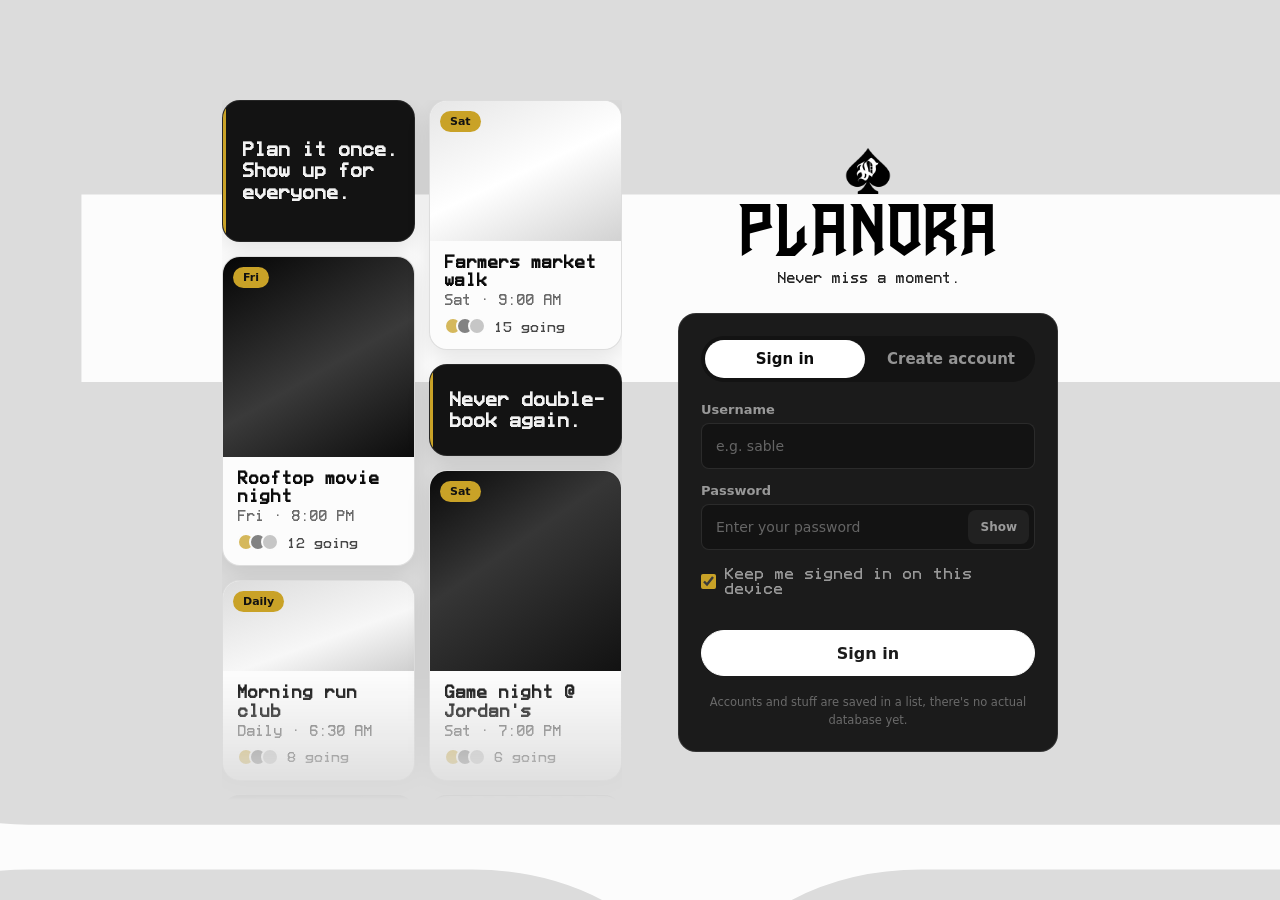
==== commit 0d3ec1dd: "Update admin.html" ====
--- a/admin.html
+++ b/admin.html
@@ -97,6 +97,7 @@
     <div class="toast-stack" id="toastStack"></div>
 
     <script src="api.js"></script>
+    <script src="push.js"></script>
     <script src="admin.js"></script>
     <script src="planora-nav.js"></script>
 
--- a/base.css
+++ b/base.css
@@ -251,3 +251,13 @@
     from { opacity: 0; transform: translateY(-6px); }
     to { opacity: 1; transform: translateY(0); }
 }
+
+/* Hide scrollbar but keep scrolling */
+html {
+    scrollbar-width: none;       /* Firefox */
+    -ms-overflow-style: none;    /* old Edge/IE */
+}
+
+html::-webkit-scrollbar {
+    display: none;               /* Chrome, Safari, newer Edge */
+}
--- a/homepage.css
+++ b/homepage.css
@@ -39,12 +39,15 @@
     width: 100%;
     min-height: 100%;
 
-    /* FIX: was hardcoded rgb(19, 19, 19) — always dark regardless of
-       theme. var(--bg) is base.css's token for this, which theme.css
-       flips to a light color in light mode. */
+    /* var(--bg) is base.css's token, flipped by theme.css in light mode */
     background: var(--bg, #131313);
 
     transition: background 0.4s ease;
+}
+
+/* room at the bottom so the + button never sits on top of the last card */
+body {
+    padding-bottom: 100px;
 }
 
 
@@ -68,9 +71,6 @@
 
     padding: 0 15px;
 
-    /* FIX: was rgba(27, 27, 27, 0.9) — hardcoded dark. color-mix against
-       var(--panel) keeps the translucency but resolves to the right
-       shade in either theme. */
     background: color-mix(in srgb, var(--panel) 90%, transparent);
 
     backdrop-filter: blur(10px);
@@ -93,9 +93,8 @@
 
     border-radius: 50%;
 
-    /* Placeholder gradient — homepage.js immediately overrides this
-       with the user's real avatar color/image inline, so it's never
-       actually seen for long. Left as-is intentionally. */
+    /* Placeholder gradient — homepage.js overrides this inline with the
+       user's real avatar color/image. */
     background: linear-gradient(
         135deg,
         #555,
@@ -129,55 +128,23 @@
 
     background: transparent;
 
-    /* FIX: was hardcoded white. */
-    color: var(--text);
-
-    font-size: 10px;
+    color: var(--text);
+
+    font-size: 12px;
 
     cursor: pointer;
 
     transition: 0.25s ease;
 }
 
-
 .custom-button:hover {
-    /* FIX: both were hardcoded to white-based translucency, which reads
-       as a near-invisible tint against a light panel. color-mix against
-       var(--text) keeps a highlight that reads in either theme. */
     background: color-mix(in srgb, var(--text) 8%, transparent);
 
     border-color: color-mix(in srgb, var(--text) 15%, transparent);
 }
 
-
 .global-button {
-    width: 65px;
-}
-
-
-/* =========================
-   YEAR
-========================= */
-
-.year {
-    position: absolute;
-
-    top: 5vh;
-    left: 50%;
-
-    transform: translateX(-50%);
-
-    font-size: clamp(160px, 18vw, 360px);
-
-    font-family: "StarShield";
-
-    color: rgba(255, 255, 255, 0.151);
-
-    pointer-events: none;
-
-    user-select: none;
-
-    z-index: 0;
+    min-width: 65px;
 }
 
 
@@ -207,11 +174,10 @@
     align-items: center;
 
     width: 100%;
-    height: 90px;
+    height: 80px;
 
     padding: 0 25px;
 
-    /* FIX: was hardcoded white. */
     color: var(--text);
 
     border: 1px solid color-mix(in srgb, var(--text) 12%, transparent);
@@ -222,8 +188,6 @@
 
     font-size: 25px;
 
-    /* FIX: was rgba(30, 30, 30, 0.8) — always a dark card, even in
-       light mode. */
     background: var(--panel-soft);
 
     cursor: pointer;
@@ -234,11 +198,9 @@
         border 0.25s ease;
 }
 
-
 .month-events-container:hover {
     transform: translateX(8px);
 
-    /* FIX: was hardcoded rgb(38, 38, 38). */
     background: var(--panel-raised);
 
     border-color: color-mix(in srgb, var(--text) 40%, transparent);
@@ -252,9 +214,9 @@
 .event-count {
     font-family: "VHS";
 
-    font-size: 11px;
-
-    opacity: 0.5;
+    font-size: 12px;
+
+    opacity: 0.65;
 }
 
 
@@ -300,10 +262,8 @@
 
     padding: 12px 20px;
 
-    /* FIX: was hardcoded white. */
-    color: var(--text);
-
-    /* FIX: was hardcoded rgb(27, 27, 27). */
+    color: var(--text);
+
     background: var(--panel);
 
     border: 1px solid var(--border);
@@ -312,7 +272,6 @@
 
     animation: eventAppear 0.25s ease;
 }
-
 
 @keyframes eventAppear {
 
@@ -359,20 +318,18 @@
     gap: 5px;
 }
 
-
 .event-title {
     font-family: "VHS";
 
     font-size: 16px;
 }
 
-
 .event-date {
     font-family: "VHS";
 
-    font-size: 10px;
-
-    opacity: 0.5;
+    font-size: 12px;
+
+    opacity: 0.65;
 }
 
 
@@ -385,8 +342,6 @@
 
     text-align: center;
 
-    /* FIX: was hardcoded white — this is the "No events yet" bar that
-       stayed a dark island in light mode. */
     color: var(--text);
 
     background: var(--panel-soft);
@@ -395,58 +350,11 @@
 
     border-radius: 10px;
 
-    font-size: 12px;
-
-    opacity: 0.5;
-}
-
-
-/* =========================
-   MOBILE
-========================= */
-
-@media (max-width: 600px) {
-
-    .year {
-        top: 7vh;
-
-        font-size: 150px;
-    }
-
-
-    .month-events-container {
-        height: 75px;
-
-        padding: 0 18px;
-
-        font-size: 20px;
-    }
-
-
-    .event-count {
-        font-size: 9px;
-    }
-
-
-    .event {
-        min-height: 65px;
-
-        padding: 10px 15px;
-    }
-
-
-    .event-day {
-        width: 45px;
-
-        font-size: 28px;
-    }
-
-
-    .event-title {
-        font-size: 13px;
-    }
-
-}
+    font-size: 13px;
+
+    opacity: 0.6;
+}
+
 
 /* =========================
    ADD EVENT BUTTON
@@ -467,11 +375,7 @@
     border: none;
     border-radius: 50%;
 
-    /* FIX: was hardcoded white bg / black text — in light mode that's a
-       near-invisible white circle sitting on a near-white page. Same
-       inverse-of-text trick base.css's .btn-solid uses: var(--text) is
-       white in dark mode / near-black in light mode, var(--panel) flips
-       the opposite way, so the button always contrasts against the page. */
+    /* inverse of the page: white in dark mode, dark in light mode */
     background: var(--text);
     color: var(--panel);
 
@@ -522,8 +426,7 @@
     justify-content: center;
     align-items: center;
 
-    /* Scrim — deliberately left as a plain dark overlay regardless of
-       theme, same as every other modal backdrop in the app. */
+    /* plain dark scrim in every theme, like the other modals */
     background: rgba(0, 0, 0, 0.65);
 
     backdrop-filter: blur(8px);
@@ -536,9 +439,6 @@
     transition: opacity 0.25s ease;
 }
 
-
-/* SHOW FORM */
-
 .event-form.show {
 
     opacity: 1;
@@ -557,7 +457,6 @@
 
     padding: 25px;
 
-    /* FIX: was hardcoded rgb(27, 27, 27). */
     background: var(--panel);
 
     border: 1px solid color-mix(in srgb, var(--text) 15%, transparent);
@@ -585,7 +484,6 @@
 
 .form-title {
 
-    /* FIX: was hardcoded white. */
     color: var(--text);
 
     font-family: "Gotham";
@@ -617,7 +515,6 @@
 
     outline: none;
 
-    /* FIX: was hardcoded rgb(19, 19, 19) / white. */
     background: var(--bg-input, rgb(19, 19, 19));
 
     color: var(--text);
@@ -628,7 +525,6 @@
 
 .event-form input::placeholder {
 
-    /* FIX: was hardcoded rgba(255, 255, 255, 0.4). */
     color: var(--text-faint);
 
 }
@@ -666,7 +562,6 @@
 
 #cancelEvent {
 
-    /* FIX: was hardcoded rgb(45, 45, 45) / white. */
     background: var(--bg-input-alt, rgb(45, 45, 45));
 
     color: var(--text);
@@ -675,12 +570,13 @@
 
 #saveEvent {
 
-    /* Green works fine as-is against either theme. */
+    /* Green works fine against either theme. */
     background: rgb(72, 156, 72);
 
     color: white;
 
 }
+
 
 /* =========================
    DESCRIPTION INPUT
@@ -701,7 +597,6 @@
 
     outline: none;
 
-    /* FIX: was hardcoded rgb(19, 19, 19) / white. */
     background: var(--bg-input, rgb(19, 19, 19));
 
     color: var(--text);
@@ -712,7 +607,6 @@
 
 .event-form textarea::placeholder {
 
-    /* FIX: was hardcoded rgba(255, 255, 255, 0.4). */
     color: var(--text-faint);
 
 }
@@ -726,9 +620,8 @@
 
     font-family: "VHS";
 
-    font-size: 11px;
-
-    /* FIX: was hardcoded rgba(255, 255, 255, 0.6). */
+    font-size: 13px;
+
     color: var(--text-dim);
 
     line-height: 1.4;
@@ -736,6 +629,7 @@
     max-width: 600px;
 
 }
+
 
 /* =========================
    YEAR SELECTOR
@@ -760,13 +654,9 @@
 
 
 /* YEAR
-   NOTE: this second .year rule loads after the first one above and wins
-   on every shared property (position/transform/font-size/etc). Its own
-   `color` here is in turn overridden by homepage-extra.css's
-   `.year { color: rgba(var(--accent), 0.17); }` (loaded later still),
-   which is already theme-aware via --accent — so no change is needed
-   here specifically, this comment is just so future-you isn't confused
-   about why .year's color still looks right. */
+   This is the two old .year rules merged into one; the result is the
+   same as before, minus the bottom fade mask (removed on purpose).
+   homepage-extra.css still sets the final color from --accent. */
 .year {
     position: static;
 
@@ -780,9 +670,6 @@
 
     pointer-events: none;
     user-select: none;
-
-    -webkit-mask-image: linear-gradient(to bottom, rgba(0, 0, 0, 1) 40%, rgba(0, 0, 0, 0) 95%);
-    mask-image: linear-gradient(to bottom, rgba(0, 0, 0, 1) 40%, rgba(0, 0, 0, 0) 95%);
 }
 
 
@@ -797,7 +684,6 @@
 
     border-radius: 50%;
 
-    /* FIX: was hardcoded rgba(30, 30, 30, 0.8) / white. */
     background: var(--panel-soft);
 
     color: var(--text);
@@ -813,7 +699,6 @@
 
 .year-selector button:hover {
 
-    /* FIX: was hardcoded rgba(255, 255, 255, 0.12). */
     background: color-mix(in srgb, var(--text) 12%, transparent);
 
     transform: scale(1.1);
@@ -827,9 +712,35 @@
 }
 
 
-/* MOBILE */
+/* =========================
+   MOBILE
+========================= */
 
 @media (max-width: 600px) {
+
+    .month-events-container {
+        height: 68px;
+
+        padding: 0 18px;
+
+        font-size: 20px;
+    }
+
+    .event {
+        min-height: 65px;
+
+        padding: 10px 15px;
+    }
+
+    .event-day {
+        width: 45px;
+
+        font-size: 28px;
+    }
+
+    .event-title {
+        font-size: 14px;
+    }
 
     .year-selector {
 
--- a/homepage-extra.css
+++ b/homepage-extra.css
@@ -1,345 +1,151 @@
 /* =========================================================
    PLANORA — HOMEPAGE EXTRAS
    Loaded after homepage.css. Only adds things that file
-   doesn't already cover — never overrides its look.
+   doesn't already cover.
+
+   The background glows, dot grid, scanlines and vignette were
+   removed on purpose: the page background is now the flat
+   var(--bg) from homepage.css / base.css. The --accent
+   variables below are still used by buttons, months, etc.
 ========================================================= */
 
+/* ---------- accent per mode ---------- */
+body                { --accent: 72, 156, 72; }    /* Local    — green  */
+body.mode-local     { --accent: 72, 156, 72; }
+body.mode-global    { --accent: 74, 127, 201; }   /* Global   — blue   */
+body.mode-timeline  { --accent: 154, 86, 201; }   /* Timeline — purple */
+
+
 /* =========================
    TOASTS
 ========================= */
 
 .toast-stack {
-    position: fixed;
-    top: 76px;
-    left: 50%;
-    transform: translateX(-50%);
-
-    display: flex;
-    flex-direction: column;
-    gap: 8px;
-
-    z-index: 999;
-    pointer-events: none;
-
-    width: min(92%, 380px);
+    position: fixed; top: 76px; left: 50%; transform: translateX(-50%);
+    display: flex; flex-direction: column; gap: 8px;
+    z-index: 999; pointer-events: none; width: min(92%, 380px);
 }
 
 .toast {
-    padding: 12px 16px;
-
-    border-radius: 8px;
-    border: 1px solid var(--border);
-
-    /* FIX: was hardcoded rgb(24, 24, 24) / white — duplicated base.css's
-       own theme-aware .toast rule with a hardcoded dark version. Since
-       this file loads AFTER base.css, this hardcoded copy was winning
-       and silently reintroducing the dark-only toast even once base.css
-       got linked on this page. */
-    background: var(--bg-surface, rgb(24, 24, 24));
-    color: var(--text);
-
-    font-family: "VHS";
-    font-size: 12px;
-    line-height: 1.4;
-
+    padding: 12px 16px; border-radius: 8px; border: 1px solid var(--border);
+    background: var(--bg-surface, rgb(24, 24, 24)); color: var(--text);
+    font-family: "VHS"; font-size: 12px; line-height: 1.4;
     box-shadow: 0 15px 50px rgba(0, 0, 0, 0.5);
-
     animation: toastIn 0.25s ease;
 }
 
-.toast.error {
-    border-color: rgba(182, 69, 63, 0.5);
-    color: #f1b3af;
-}
-
-.toast.success {
-    border-color: rgba(72, 156, 72, 0.5);
-    color: #b7e3b7;
-}
+.toast.error   { border-color: rgba(182, 69, 63, 0.5); color: #f1b3af; }
+.toast.success { border-color: rgba(72, 156, 72, 0.5); color: #b7e3b7; }
 
 @keyframes toastIn {
     from { opacity: 0; transform: translateY(-6px); }
-    to { opacity: 1; transform: translateY(0); }
-}
-
-
-.profile {
-    cursor: pointer;
-    transition: transform 0.2s ease;
-}
-
-.profile:hover {
-    transform: scale(1.08);
-}
+    to   { opacity: 1; transform: translateY(0); }
+}
+
+.profile { cursor: pointer; transition: transform 0.2s ease; }
+.profile:hover { transform: scale(1.08); }
 
 
 /* =========================
    LOCAL / GLOBAL AS A MODE SWITCH
-   "Local" = your own events, "Global" = everyone's.
-   Whichever is active gets the same green the Calendar
-   button already uses, so it reads as "the current view".
 ========================= */
 
 .local-button,
-.global-button {
-    border-color: rgba(255, 255, 255, 0.15);
-}
+.global-button { border-color: rgba(255, 255, 255, 0.15); }
 
 .local-button.mode-active,
-.global-button.mode-active {
-    background: rgb(72, 156, 72);
-    border-color: rgb(72, 156, 72);
-}
+.global-button.mode-active { background: rgb(72, 156, 72); border-color: rgb(72, 156, 72); }
 
 .local-button.mode-active:hover,
-.global-button.mode-active:hover {
-    background: rgb(85, 175, 85);
-}
-
-/* =========================
-   MODE BACKGROUND TINT
-   A faint ambient glow so the page itself hints at whether
-   you're looking at Local or Global, not just the button.
-========================= */
-
-body.mode-local {
-    background:
-        radial-gradient(ellipse 900px 500px at 50% 0%, rgba(72, 156, 72, 0.09), transparent 65%),
-        rgb(19, 19, 19);
-}
-
-body.mode-global {
-    background:
-        radial-gradient(ellipse 900px 500px at 50% 0%, rgba(74, 127, 201, 0.10), transparent 65%),
-        rgb(19, 19, 19);
-}
+.global-button.mode-active:hover { background: rgb(85, 175, 85); }
 
 
 /* =========================
    PROFILE MENU
-   Avatar now opens a small dropdown instead of the topbar
-   carrying separate Admin / Log out buttons — keeps the
-   topbar from breaking on narrow screens.
-========================= */
-
-.profile-menu {
-    position: relative;
-}
+========================= */
+
+.profile-menu { position: relative; }
 
 .profile-dropdown {
-    position: absolute;
-    top: calc(100% + 10px);
-    left: 0;
-
-    min-width: 170px;
-    padding: 6px;
-
-    display: flex;
-    flex-direction: column;
-    gap: 2px;
-
-    /* FIX: was hardcoded rgb(24, 24, 24). */
+    position: absolute; top: calc(100% + 10px); left: 0;
+    min-width: 170px; padding: 6px;
+    display: flex; flex-direction: column; gap: 2px;
     background: var(--bg-surface, rgb(24, 24, 24));
     border: 1px solid color-mix(in srgb, var(--text) 12%, transparent);
-    border-radius: 12px;
-
-    box-shadow: 0 15px 50px rgba(0, 0, 0, 0.5);
-
-    opacity: 0;
-    transform: translateY(-6px);
-    pointer-events: none;
-
-    transition: 0.18s ease;
-
-    z-index: 150;
-}
-
-.profile-dropdown.show {
-    opacity: 1;
-    transform: translateY(0);
-    pointer-events: auto;
-}
+    border-radius: 12px; box-shadow: 0 15px 50px rgba(0, 0, 0, 0.5);
+    opacity: 0; transform: translateY(-6px); pointer-events: none;
+    transition: 0.18s ease; z-index: 150;
+}
+
+.profile-dropdown.show { opacity: 1; transform: translateY(0); pointer-events: auto; }
 
 .profile-dropdown-item {
-    display: flex;
-    align-items: center;
-
-    height: 36px;
-    padding: 0 12px;
-
-    border: none;
-    border-radius: 8px;
-
-    background: transparent;
-    /* FIX: was hardcoded white. */
-    color: var(--text);
-
-    font-family: "VHS";
-    font-size: 11px;
-    text-align: left;
-
-    cursor: pointer;
-
+    display: flex; align-items: center; height: 36px; padding: 0 12px;
+    border: none; border-radius: 8px; background: transparent; color: var(--text);
+    font-family: "VHS"; font-size: 11px; text-align: left; cursor: pointer;
     transition: background 0.15s ease;
 }
 
-.profile-dropdown-item:hover {
-    /* FIX: was hardcoded rgba(255, 255, 255, 0.08). */
-    background: color-mix(in srgb, var(--text) 8%, transparent);
-}
-
-.profile-dropdown-item.danger {
-    color: #e08b86;
-}
-
-.profile-dropdown-item.danger:hover {
-    background: rgba(182, 69, 63, 0.15);
-}
-
-.profile-dropdown-divider {
-    height: 1px;
-    margin: 4px 2px;
-
-    /* FIX: was hardcoded rgba(255, 255, 255, 0.08). */
-    background: color-mix(in srgb, var(--text) 8%, transparent);
-}
+.profile-dropdown-item:hover { background: color-mix(in srgb, var(--text) 8%, transparent); }
+.profile-dropdown-item.danger { color: #e08b86; }
+.profile-dropdown-item.danger:hover { background: rgba(182, 69, 63, 0.15); }
+
+.profile-dropdown-divider { height: 1px; margin: 4px 2px; background: color-mix(in srgb, var(--text) 8%, transparent); }
 
 
 /* =========================
    ROLE BADGE
-   Small label under the year showing Community /
-   Community+ / Admin.
 ========================= */
 
 .role-badge {
-    position: relative;
-    z-index: 2;
-
-    margin-top: -8px;
-    margin-bottom: 14px;
-
-    text-align: center;
-
-    font-family: "VHS";
-    font-size: 10px;
-    letter-spacing: 0.08em;
-    text-transform: uppercase;
-
-    /* FIX: was hardcoded rgba(255, 255, 255, 0.35). */
-    color: var(--text-faint);
-
-    pointer-events: none;
-    user-select: none;
+    position: relative; z-index: 2; margin-top: -8px; margin-bottom: 14px;
+    text-align: center; font-family: "VHS"; font-size: 10px;
+    letter-spacing: 0.08em; text-transform: uppercase;
+    color: var(--text-faint); pointer-events: none; user-select: none;
 }
 
 
 /* =========================
    EVENT CARD LAYOUT
-   homepage.css makes .event a row-flex container by default;
-   we stack a main row and a comments block underneath it.
-========================= */
-
-.event {
-    flex-direction: column;
-    align-items: stretch;
-}
-
-.event-main {
-    display: flex;
-    align-items: center;
-    width: 100%;
-}
-
-.event-actions {
-    display: flex;
-    gap: 6px;
-    flex-shrink: 0;
-    margin-left: 10px;
-}
+========================= */
+
+.event { flex-direction: column; align-items: stretch; }
+.event-main { display: flex; align-items: center; width: 100%; }
+.event-actions { display: flex; gap: 6px; flex-shrink: 0; margin-left: 10px; }
 
 .event-action-btn {
-    height: 30px;
-    padding: 0 12px;
-
+    height: 30px; padding: 0 12px;
+    border: 1px solid color-mix(in srgb, var(--text) 15%, transparent); border-radius: 20px;
+    background: transparent; color: var(--text-dim);
+    font-family: "VHS"; font-size: 10px; cursor: pointer;
+    transition: 0.2s ease; white-space: nowrap;
+}
+
+.event-action-btn:hover { background: color-mix(in srgb, var(--text) 8%, transparent); color: var(--text); }
+.event-action-btn.added { color: #9fd89f; border-color: rgba(72, 156, 72, 0.4); }
+.event-action-btn.danger:hover { background: rgba(182, 69, 63, 0.15); color: #e08b86; border-color: #b6453f; }
+
+.event-title-row { display: flex; align-items: center; gap: 8px; }
+
+.event-author {
+    font-family: "VHS"; font-size: 9.5px; padding: 2px 8px; border-radius: 20px;
     border: 1px solid color-mix(in srgb, var(--text) 15%, transparent);
-    border-radius: 20px;
-
-    background: transparent;
-    /* FIX: was hardcoded rgba(255, 255, 255, 0.6). */
-    color: var(--text-dim);
-
-    font-family: "VHS";
-    font-size: 10px;
-
-    cursor: pointer;
-
-    transition: 0.2s ease;
-    white-space: nowrap;
-}
-
-.event-action-btn:hover {
-    /* FIX: background/color were hardcoded to a white-based tint. */
-    background: color-mix(in srgb, var(--text) 8%, transparent);
-    color: var(--text);
-}
-
-.event-action-btn.added {
-    color: #9fd89f;
-    border-color: rgba(72, 156, 72, 0.4);
-}
-
-.event-action-btn.danger:hover {
-    background: rgba(182, 69, 63, 0.15);
-    color: #e08b86;
-    border-color: #b6453f;
-}
-
-.event-title-row {
-    display: flex;
-    align-items: center;
-    gap: 8px;
-}
-
-.event-author {
-    font-family: "VHS";
-    font-size: 9.5px;
-    padding: 2px 8px;
-
-    border-radius: 20px;
-    border: 1px solid color-mix(in srgb, var(--text) 15%, transparent);
-
-    /* FIX: was hardcoded rgba(255, 255, 255, 0.55). */
-    color: var(--text-dim);
-    white-space: nowrap;
+    color: var(--text-dim); white-space: nowrap;
 }
 
 
 /* =========================
    EVENT COVER
-   Color-tinted band + icon at the top of every card — both
-   the color-tag and the "cover art" live here together.
 ========================= */
 
 .event-cover {
-    height: 54px;
-    margin: -12px -20px 12px -20px;
-
-    display: flex;
-    justify-content: center;
-    align-items: center;
-
-    font-size: 26px;
-    line-height: 1;
-
-    border-radius: 10px 10px 0 0;
+    height: 54px; margin: -12px -20px 12px -20px;
+    display: flex; justify-content: center; align-items: center;
+    font-size: 26px; line-height: 1; border-radius: 10px 10px 0 0;
 }
 
 @media (max-width: 600px) {
-    .event-cover {
-        height: 46px;
-        margin: -10px -15px 10px -15px;
-        font-size: 22px;
-    }
+    .event-cover { height: 46px; margin: -10px -15px 10px -15px; font-size: 22px; }
 }
 
 
@@ -347,21 +153,12 @@
    NEW EVENT BADGE
 ========================= */
 
-.event.event-new {
-    border-color: rgba(72, 156, 72, 0.45);
-}
+.event.event-new { border-color: rgba(72, 156, 72, 0.45); }
 
 .event-new-badge {
-    padding: 2px 7px;
-
-    border-radius: 20px;
-
-    background: rgba(72, 156, 72, 0.18);
-    color: #9fd89f;
-
-    font-family: "VHS";
-    font-size: 8.5px;
-    letter-spacing: 0.06em;
+    padding: 2px 7px; border-radius: 20px;
+    background: rgba(72, 156, 72, 0.18); color: #9fd89f;
+    font-family: "VHS"; font-size: 8.5px; letter-spacing: 0.06em;
 }
 
 
@@ -369,491 +166,172 @@
    "WHO'S GOING" AVATARS
 ========================= */
 
-.event-going {
-    display: flex;
-    align-items: center;
-    gap: 8px;
-
-    margin-top: 2px;
-}
-
-.event-going-avatars {
-    display: flex;
-}
+.event-going { display: flex; align-items: center; gap: 8px; margin-top: 2px; }
+.event-going-avatars { display: flex; }
 
 .event-going-avatar {
-    width: 18px;
-    height: 18px;
-
-    border-radius: 50%;
-    /* FIX: was hardcoded rgb(27, 27, 27) — the "cutout ring" needs to
-       match the card background, which now varies by theme. */
-    border: 2px solid var(--panel);
-
-    margin-left: -6px;
-}
-
-.event-going-avatar:first-child {
-    margin-left: 0;
-}
-
-.event-going-count {
-    font-family: "VHS";
-    font-size: 9.5px;
-    /* FIX: was hardcoded rgba(255, 255, 255, 0.4). */
-    color: var(--text-faint);
-}
+    width: 18px; height: 18px; border-radius: 50%;
+    border: 2px solid var(--panel); margin-left: -6px;
+}
+
+.event-going-avatar:first-child { margin-left: 0; }
+.event-going-count { font-family: "VHS"; font-size: 9.5px; color: var(--text-faint); }
 
 
 /* =========================
    CREATE-EVENT FORM — ICON + COLOR PICKERS
 ========================= */
 
-.field-label {
-    display: block;
-
-    font-size: 11px;
-    /* FIX: was hardcoded rgba(255, 255, 255, 0.55). */
-    color: var(--text-dim);
-
-    margin-top: 4px;
-    margin-bottom: 6px;
-}
-
-/* Event name input uses the readable heading font instead of the
-   decorative VHS font every other input gets, since this is the one
-   field people actually need to proofread while typing. */
-#eventTitle {
-    font-family: "VHS";
-    font-size: 15px;
-}
-
-.time-grid {
-    display: flex;
-    gap: 10px;
-}
-
-.time-grid input {
-    flex: 1;
-    min-width: 0;
-}
-
-.event-icon-row {
-    display: flex;
-    flex-wrap: wrap;
-    gap: 8px;
-
-    margin-bottom: 14px;
-}
+.field-label { display: block; font-size: 11px; color: var(--text-dim); margin-top: 4px; margin-bottom: 6px; }
+
+#eventTitle { font-family: "VHS"; font-size: 15px; }
+
+.time-grid { display: flex; gap: 10px; }
+.time-grid input { flex: 1; min-width: 0; }
+
+.event-icon-row { display: flex; flex-wrap: wrap; gap: 8px; margin-bottom: 14px; }
 
 .event-icon-dot {
-    width: 38px;
-    height: 38px;
-
-    display: flex;
-    justify-content: center;
-    align-items: center;
-
-    border: 1px solid color-mix(in srgb, var(--text) 10%, transparent);
-    border-radius: 10px;
-
-    /* FIX: was hardcoded rgb(19, 19, 19). */
-    background: var(--bg-input, rgb(19, 19, 19));
-
-    font-size: 18px;
-
-    cursor: pointer;
-
+    width: 38px; height: 38px; display: flex; justify-content: center; align-items: center;
+    border: 1px solid color-mix(in srgb, var(--text) 10%, transparent); border-radius: 10px;
+    background: var(--bg-input, rgb(19, 19, 19)); font-size: 18px; cursor: pointer;
     transition: 0.15s ease;
 }
 
-.event-icon-dot:hover {
-    /* FIX: was hardcoded rgba(255, 255, 255, 0.06). */
-    background: color-mix(in srgb, var(--text) 6%, transparent);
-}
-
-.event-icon-dot.selected {
-    border-color: rgb(72, 156, 72);
-    background: rgba(72, 156, 72, 0.12);
-}
-
-.event-color-row {
-    display: flex;
-    gap: 10px;
-
-    margin-bottom: 14px;
-}
+.event-icon-dot:hover { background: color-mix(in srgb, var(--text) 6%, transparent); }
+.event-icon-dot.selected { border-color: rgb(72, 156, 72); background: rgba(72, 156, 72, 0.12); }
+
+.event-color-row { display: flex; gap: 10px; margin-bottom: 14px; }
 
 .event-color-dot {
-    width: 28px;
-    height: 28px;
-
-    border-radius: 50%;
-    border: 2px solid transparent;
-
-    cursor: pointer;
-
-    transition: transform 0.15s ease;
-}
-
-.event-color-dot:hover {
-    transform: scale(1.1);
-}
-
-.event-color-dot.selected {
-    border-color: var(--text);
-}
+    width: 28px; height: 28px; border-radius: 50%;
+    border: 2px solid transparent; cursor: pointer; transition: transform 0.15s ease;
+}
+
+.event-color-dot:hover { transform: scale(1.1); }
+.event-color-dot.selected { border-color: var(--text); }
 
 
 /* =========================
    COMMENTS
 ========================= */
 
-.comments {
-    margin-top: 12px;
-    padding-top: 12px;
-
-    border-top: 1px solid color-mix(in srgb, var(--text) 8%, transparent);
-}
-
-.comment-list {
-    display: flex;
-    flex-direction: column;
-    gap: 8px;
-
-    margin-bottom: 10px;
-}
+.comments { margin-top: 12px; padding-top: 12px; border-top: 1px solid color-mix(in srgb, var(--text) 8%, transparent); }
+.comment-list { display: flex; flex-direction: column; gap: 8px; margin-bottom: 10px; }
 
 .comment {
-    display: flex;
-    align-items: flex-start;
-    gap: 8px;
-
-    font-family: "VHS";
-    font-size: 11px;
-    line-height: 1.4;
-    /* FIX: was hardcoded white. */
-    color: var(--text);
-}
-
-.comment-body {
-    flex: 1;
-    min-width: 0;
-    word-break: break-word;
-}
-
-.comment-edited {
-    margin-left: 6px;
-
-    font-size: 9.5px;
-    font-style: italic;
-    /* FIX: was hardcoded rgba(255, 255, 255, 0.3). */
-    color: var(--text-faint);
-}
-
-/* =========================
-   COMMENT MENU (⋮)
-========================= */
-
-.comment-menu {
-    position: relative;
-    flex-shrink: 0;
-
-    margin-top: -2px;
-}
+    display: flex; align-items: flex-start; gap: 8px;
+    font-family: "VHS"; font-size: 11px; line-height: 1.4; color: var(--text);
+}
+
+.comment-body { flex: 1; min-width: 0; word-break: break-word; }
+.comment-edited { margin-left: 6px; font-size: 9.5px; font-style: italic; color: var(--text-faint); }
+
+/* comment ⋮ menu */
+
+.comment-menu { position: relative; flex-shrink: 0; margin-top: -2px; }
 
 .comment-menu-button {
-    display: flex;
-    justify-content: center;
-    align-items: center;
-
-    width: 20px;
-    height: 20px;
-
-    border: none;
-    border-radius: 6px;
-
-    background: transparent;
-    /* FIX: was hardcoded rgba(255, 255, 255, 0.35). */
-    color: var(--text-faint);
-
-    font-size: 14px;
-    line-height: 1;
-
-    cursor: pointer;
-
-    transition: 0.15s ease;
-}
-
-.comment-menu-button:hover {
-    /* FIX: was hardcoded white-based values. */
-    background: color-mix(in srgb, var(--text) 8%, transparent);
-    color: var(--text-dim);
-}
+    display: flex; justify-content: center; align-items: center;
+    width: 20px; height: 20px; border: none; border-radius: 6px;
+    background: transparent; color: var(--text-faint);
+    font-size: 14px; line-height: 1; cursor: pointer; transition: 0.15s ease;
+}
+
+.comment-menu-button:hover { background: color-mix(in srgb, var(--text) 8%, transparent); color: var(--text-dim); }
 
 .comment-dropdown {
-    position: absolute;
-    top: calc(100% + 4px);
-    left: 0;
-
-    min-width: 110px;
-    padding: 4px;
-
-    display: flex;
-    flex-direction: column;
-    gap: 2px;
-
-    /* FIX: was hardcoded rgb(24, 24, 24). */
+    position: absolute; top: calc(100% + 4px); left: 0;
+    min-width: 110px; padding: 4px;
+    display: flex; flex-direction: column; gap: 2px;
     background: var(--bg-surface, rgb(24, 24, 24));
     border: 1px solid color-mix(in srgb, var(--text) 12%, transparent);
-    border-radius: 10px;
-
-    box-shadow: 0 15px 50px rgba(0, 0, 0, 0.5);
-
-    opacity: 0;
-    transform: translateY(-4px);
-    pointer-events: none;
-
-    transition: 0.15s ease;
-    transition: opacity 0.15s ease, transform 0.15s ease;
-
-    z-index: 40;
-}
-
-.comment-dropdown.show {
-    opacity: 1;
-    transform: translateY(0);
-    pointer-events: auto;
-}
-
-/* Applied only while the menu is open and living as a direct child
-   of <body> (see openCommentDropdown in homepage.js) — needs to beat
-   every other top-level element's z-index, not just its old
-   siblings inside one month card. */
-.comment-dropdown.comment-dropdown-portal {
-    z-index: 850;
-}
+    border-radius: 10px; box-shadow: 0 15px 50px rgba(0, 0, 0, 0.5);
+    opacity: 0; transform: translateY(-4px); pointer-events: none;
+    transition: opacity 0.15s ease, transform 0.15s ease; z-index: 40;
+}
+
+.comment-dropdown.show { opacity: 1; transform: translateY(0); pointer-events: auto; }
+
+/* while open it lives as a direct child of <body> (see homepage.js) */
+.comment-dropdown.comment-dropdown-portal { z-index: 850; }
 
 .comment-dropdown-item {
-    height: 30px;
-    padding: 0 10px;
-
-    border: none;
-    border-radius: 6px;
-
-    background: transparent;
-    /* FIX: was hardcoded white. */
-    color: var(--text);
-
-    font-family: "VHS";
-    font-size: 10.5px;
-    text-align: left;
-
-    cursor: pointer;
-}
-
-.comment-dropdown-item:hover {
-    /* FIX: was hardcoded rgba(255, 255, 255, 0.08). */
-    background: color-mix(in srgb, var(--text) 8%, transparent);
-}
-
-.comment-dropdown-item.danger {
-    color: #e08b86;
-}
-
-.comment-dropdown-item.danger:hover {
-    background: rgba(182, 69, 63, 0.15);
-}
-
-/* =========================
-   INLINE COMMENT EDITING
-========================= */
-
-.comment-edit-row {
-    display: flex;
-    flex: 1;
-    gap: 6px;
-}
+    height: 30px; padding: 0 10px; border: none; border-radius: 6px;
+    background: transparent; color: var(--text);
+    font-family: "VHS"; font-size: 10.5px; text-align: left; cursor: pointer;
+}
+
+.comment-dropdown-item:hover { background: color-mix(in srgb, var(--text) 8%, transparent); }
+.comment-dropdown-item.danger { color: #e08b86; }
+.comment-dropdown-item.danger:hover { background: rgba(182, 69, 63, 0.15); }
+
+/* inline editing */
+
+.comment-edit-row { display: flex; flex: 1; gap: 6px; }
 
 .comment-edit-input {
-    flex: 1;
-
-    height: 28px;
-    padding: 0 10px;
-
-    border: 1px solid color-mix(in srgb, var(--text) 15%, transparent);
-    border-radius: 14px;
-
-    /* FIX: was hardcoded rgb(15, 15, 15) / white. */
-    background: var(--bg-input-alt, rgb(15, 15, 15));
-    color: var(--text);
-
-    font-family: "VHS";
-    font-size: 11px;
-
-    outline: none;
+    flex: 1; height: 28px; padding: 0 10px;
+    border: 1px solid color-mix(in srgb, var(--text) 15%, transparent); border-radius: 14px;
+    background: var(--bg-input-alt, rgb(15, 15, 15)); color: var(--text);
+    font-family: "VHS"; font-size: 11px; outline: none;
 }
 
 .comment-edit-save,
 .comment-edit-cancel {
-    flex-shrink: 0;
-
-    height: 28px;
-    padding: 0 10px;
-
-    border: none;
-    border-radius: 14px;
-
-    font-family: "VHS";
-    font-size: 9.5px;
-
-    cursor: pointer;
-}
-
-.comment-edit-save {
-    background: rgb(72, 156, 72);
-    color: white;
-}
-
-.comment-edit-save:hover {
-    background: rgb(85, 175, 85);
-}
-
-.comment-edit-cancel {
-    /* FIX: was hardcoded rgba(255, 255, 255, 0.08) / rgba(255,255,255,0.6). */
-    background: color-mix(in srgb, var(--text) 8%, transparent);
-    color: var(--text-dim);
-}
-
-.comment-edit-cancel:hover {
-    background: color-mix(in srgb, var(--text) 15%, transparent);
-}
-
-/* NOTE: .comment-author and .comment-time are restyled again, further
-   overriding color, by homepage-readability-qol.css (loaded later) —
-   fixed there too, since that's the copy that actually applies. */
-.comment-author {
-    font-family: "VHS";
-    font-size: 9px;
-    color: rgb(72, 156, 72);
-    margin-right: 6px;
-}
-
-.comment-time {
-    font-family: "VHS";
-    font-size: 9px;
-    /* FIX: was hardcoded rgba(255, 255, 255, 0.35). */
-    color: var(--text-faint);
-    margin-right: 6px;
-    white-space: nowrap;
-    cursor: default;
-}
-
-.comment-empty {
-    font-family: "VHS";
-    font-size: 10.5px;
-    /* FIX: was hardcoded rgba(255, 255, 255, 0.35). */
-    color: var(--text-faint);
-}
-
-.comment-form {
-    display: flex;
-    gap: 8px;
-}
+    flex-shrink: 0; height: 28px; padding: 0 10px; border: none; border-radius: 14px;
+    font-family: "VHS"; font-size: 9.5px; cursor: pointer;
+}
+
+.comment-edit-save { background: rgb(72, 156, 72); color: white; }
+.comment-edit-save:hover { background: rgb(85, 175, 85); }
+.comment-edit-cancel { background: color-mix(in srgb, var(--text) 8%, transparent); color: var(--text-dim); }
+.comment-edit-cancel:hover { background: color-mix(in srgb, var(--text) 15%, transparent); }
+
+.comment-author { font-family: "VHS"; font-size: 9px; color: rgb(72, 156, 72); margin-right: 6px; }
+.comment-time { font-family: "VHS"; font-size: 9px; color: var(--text-faint); margin-right: 6px; white-space: nowrap; cursor: default; }
+.comment-empty { font-family: "VHS"; font-size: 10.5px; color: var(--text-faint); }
+
+.comment-form { display: flex; gap: 8px; }
 
 .comment-input {
-    flex: 1;
-    height: 34px;
-
-    padding: 0 12px;
-
-    border: 1px solid color-mix(in srgb, var(--text) 10%, transparent);
-    border-radius: 20px;
-
-    /* FIX: was hardcoded rgb(19, 19, 19) / white. */
-    background: var(--bg-input, rgb(19, 19, 19));
-    color: var(--text);
-
-    font-family: "VHS";
-    font-size: 11px;
-
-    outline: none;
+    flex: 1; height: 34px; padding: 0 12px;
+    border: 1px solid color-mix(in srgb, var(--text) 10%, transparent); border-radius: 20px;
+    background: var(--bg-input, rgb(19, 19, 19)); color: var(--text);
+    font-family: "VHS"; font-size: 11px; outline: none;
 }
 
 .comment-submit {
-    height: 34px;
-    padding: 0 14px;
-
-    border: none;
-    border-radius: 20px;
-
-    background: rgb(72, 156, 72);
-    color: white;
-
-    font-family: "VHS";
-    font-size: 10px;
-
-    cursor: pointer;
-}
-
-.comment-submit:hover {
-    background: rgb(85, 175, 85);
-}
-
-
-/* =========================
-   VISIBILITY TOGGLE IN THE CREATE-EVENT FORM
+    height: 34px; padding: 0 14px; border: none; border-radius: 20px;
+    background: rgb(72, 156, 72); color: white;
+    font-family: "VHS"; font-size: 10px; cursor: pointer;
+}
+
+.comment-submit:hover { background: rgb(85, 175, 85); }
+
+
+/* =========================
+   VISIBILITY ROW IN THE CREATE-EVENT FORM
 ========================= */
 
 .visibility-row {
-    display: flex;
-    align-items: center;
-    gap: 10px;
-
-    margin-bottom: 14px;
-    padding: 12px 14px;
-
-    /* FIX: was hardcoded rgb(19, 19, 19). */
+    display: flex; align-items: center; gap: 10px; margin-bottom: 14px; padding: 12px 14px;
     background: var(--bg-input, rgb(19, 19, 19));
     border: 1px solid color-mix(in srgb, var(--text) 10%, transparent);
-    border-radius: 8px;
-
-    font-family: "VHS";
-}
-
-.visibility-row input {
-    width: 16px;
-    height: 16px;
-    accent-color: rgb(72, 156, 72);
-}
-
-.visibility-row label {
-    font-size: 11px;
-    /* FIX: was hardcoded rgba(255, 255, 255, 0.75). */
-    color: var(--text-dim);
-}
-
-/* FIX: hardcoded to white, which was correct for the original all-dark
-   form but is invisible against a light form once light mode is fixed
-   elsewhere. var(--text) tracks whatever the form's actual background
-   contrast needs. */
+    border-radius: 8px; font-family: "VHS";
+}
+
+.visibility-row input { width: 16px; height: 16px; accent-color: rgb(72, 156, 72); }
+.visibility-row label { font-size: 11px; color: var(--text-dim); }
+
 .visibility-locked-hint {
-    margin-top: -6px;
-    margin-bottom: 14px;
-    padding: 0 2px;
-
-    font-family: "VHS";
-    font-size: 10.5px;
-    line-height: 1.4;
-
-    color: var(--text);
+    margin-top: -6px; margin-bottom: 14px; padding: 0 2px;
+    font-family: "VHS"; font-size: 10.5px; line-height: 1.4; color: var(--text);
 }
 
 
 /* =========================
    YEAR SWITCH ANIMATION
-   Direction-aware: slides in from the side you're
-   navigating toward, with a fade + soft blur settle.
 ========================= */
 
 @keyframes yearSwapNext {
@@ -866,20 +344,12 @@
     100% { opacity: 1; transform: translateX(0) scale(1); filter: blur(0); }
 }
 
-.year.year-animate-next {
-    animation: yearSwapNext 0.45s cubic-bezier(.2, .8, .2, 1);
-}
-
-.year.year-animate-prev {
-    animation: yearSwapPrev 0.45s cubic-bezier(.2, .8, .2, 1);
-}
+.year.year-animate-next { animation: yearSwapNext 0.45s cubic-bezier(.2, .8, .2, 1); }
+.year.year-animate-prev { animation: yearSwapPrev 0.45s cubic-bezier(.2, .8, .2, 1); }
 
 
 /* =========================
    MONTHS FALLING INTO PLACE
-   Triggered alongside the year swap. Each .month-wrapper
-   gets a small stagger delay set from JS so they drop in
-   one after another instead of all at once.
 ========================= */
 
 @keyframes monthFall {
@@ -888,54 +358,30 @@
     100% { opacity: 1; transform: translateY(0); }
 }
 
-.month-wrapper.month-animate {
-    animation: monthFall 0.5s cubic-bezier(.34, 1.56, .64, 1) both;
-}
+.month-wrapper.month-animate { animation: monthFall 0.5s cubic-bezier(.34, 1.56, .64, 1) both; }
 
 @media (prefers-reduced-motion: reduce) {
     .year.year-animate-next,
     .year.year-animate-prev,
-    .month-wrapper.month-animate {
-        animation: none !important;
-    }
+    .month-wrapper.month-animate { animation: none !important; }
 }
 
 
 /* =========================
    MONTH HEADER — OPEN STATE
-   The count + chevron live in .month-meta so the header keeps
-   its original left/right layout. .month-open highlights the
-   active row; .month-press gives touch devices a tap bounce
-   since :hover barely fires on mobile.
-========================= */
-
-.month-meta {
-    display: flex;
-    align-items: center;
-    gap: 10px;
-}
+========================= */
+
+.month-meta { display: flex; align-items: center; gap: 10px; }
 
 .month-chevron {
-    display: inline-block;
-
-    font-size: 13px;
-    line-height: 1;
-
-    opacity: 0.4;
+    display: inline-block; font-size: 13px; line-height: 1; opacity: 0.4;
     transform: rotate(0deg);
-
     transition: transform 0.3s cubic-bezier(.4, 0, .2, 1), opacity 0.2s ease;
 }
 
-.month-events-container.month-open .month-chevron {
-    transform: rotate(180deg);
-    opacity: 0.9;
-}
-
-.month-events-container.month-open {
-    background: rgba(38, 46, 38, 0.85);
-    border-color: rgba(72, 156, 72, 0.45);
-}
+.month-events-container.month-open .month-chevron { transform: rotate(180deg); opacity: 0.9; }
+
+.month-events-container.month-open { background: rgba(38, 46, 38, 0.85); border-color: rgba(72, 156, 72, 0.45); }
 
 @keyframes monthPress {
     0%   { transform: scale(1); }
@@ -943,127 +389,54 @@
     100% { transform: scale(1); }
 }
 
-.month-events-container.month-press {
-    animation: monthPress 0.28s ease;
-}
+.month-events-container.month-press { animation: monthPress 0.28s ease; }
 
 
 /* =========================
    TODAY BUTTON
-   Sits next to the year arrows — jumps back to the current
-   year/month without hunting for it manually.
 ========================= */
 
 .today-button {
-    width: auto !important;
-
-    padding: 0 16px !important;
-
-    border-radius: 20px !important;
-
-    font-family: "VHS";
-    font-size: 10px !important;
-    letter-spacing: 0.04em;
-    text-transform: uppercase;
+    width: auto !important; padding: 0 16px !important; border-radius: 20px !important;
+    font-family: "VHS"; font-size: 10px !important; letter-spacing: 0.04em; text-transform: uppercase;
 }
 
 
 /* =========================
    SEARCH BAR
-   Filters events by title/description across every month at
-   once. Matching months auto-expand; the rest collapse out of
-   the way instead of forcing you to click through all twelve.
 ========================= */
 
 .search-bar {
-    position: relative;
-    z-index: 2;
-
-    display: flex;
-    align-items: center;
-
-    width: min(94%, 900px);
-
-    margin: 0 auto 18px;
+    position: relative; z-index: 2; display: flex; align-items: center;
+    width: min(94%, 900px); margin: 0 auto 18px;
 }
 
 .search-input {
-    width: 100%;
-    height: 42px;
-
-    padding: 0 40px 0 16px;
-
-    border: 1px solid color-mix(in srgb, var(--text) 12%, transparent);
-    border-radius: 12px;
-
-    /* FIX: was hardcoded rgba(30, 30, 30, 0.8) / white — this was the
-       dark "bar" that stayed dark in light mode. */
-    background: var(--panel-soft);
-    color: var(--text);
-
-    font-family: "VHS";
-    font-size: 12px;
-
-    outline: none;
-
+    width: 100%; height: 42px; padding: 0 40px 0 16px;
+    border: 1px solid color-mix(in srgb, var(--text) 12%, transparent); border-radius: 12px;
+    background: var(--panel-soft); color: var(--text);
+    font-family: "VHS"; font-size: 12px; outline: none;
     transition: border-color 0.2s ease, background 0.2s ease;
 }
 
-.search-input::placeholder {
-    /* FIX: was hardcoded rgba(255, 255, 255, 0.35). */
-    color: var(--text-faint);
-}
-
-.search-input:focus {
-    /* FIX: was hardcoded rgb(38, 38, 38). */
-    background: var(--panel-raised);
-    border-color: color-mix(in srgb, var(--text) 35%, transparent);
-}
+.search-input::placeholder { color: var(--text-faint); }
+.search-input:focus { background: var(--panel-raised); border-color: color-mix(in srgb, var(--text) 35%, transparent); }
 
 .clear-search {
-    position: absolute;
-    right: 10px;
-
-    width: 24px;
-    height: 24px;
-
-    display: flex;
-    align-items: center;
-    justify-content: center;
-
-    border: none;
-    border-radius: 50%;
-
-    background: transparent;
-    /* FIX: was hardcoded rgba(255, 255, 255, 0.5). */
-    color: var(--text-dim);
-
-    font-size: 18px;
-    line-height: 1;
-
-    cursor: pointer;
-
-    transition: 0.2s ease;
-}
-
-.clear-search:hover {
-    /* FIX: was hardcoded white-based values. */
-    background: color-mix(in srgb, var(--text) 10%, transparent);
-    color: var(--text);
-}
-
-/* Months with no match while searching — collapsed out of the
-   layout entirely rather than just visually hidden, so the
-   remaining months sit flush together. */
-.month-wrapper.search-hidden {
-    display: none;
-}
+    position: absolute; right: 10px; width: 24px; height: 24px;
+    display: flex; align-items: center; justify-content: center;
+    border: none; border-radius: 50%; background: transparent; color: var(--text-dim);
+    font-size: 18px; line-height: 1; cursor: pointer; transition: 0.2s ease;
+}
+
+.clear-search:hover { background: color-mix(in srgb, var(--text) 10%, transparent); color: var(--text); }
+
+/* months with no match while searching are removed from the layout */
+.month-wrapper.search-hidden { display: none; }
 
 
 /* =========================
    DEEP-LINK HIGHLIGHT
-   Briefly pulses the event a "Copy link" URL pointed at, so
-   it's obvious which card you were sent to.
 ========================= */
 
 @keyframes eventHighlightPulse {
@@ -1071,641 +444,194 @@
     100% { border-color: rgba(255, 255, 255, 0.08); box-shadow: none; }
 }
 
-.event.event-highlight {
-    animation: eventHighlightPulse 1.8s ease;
-}
-
-
-/* =========================
-   MOBILE
+.event.event-highlight { animation: eventHighlightPulse 1.8s ease; }
+
+
+/* =========================
+   MOBILE (events / search)
 ========================= */
 
 @media (max-width: 600px) {
-
-    .event-actions {
-        flex-direction: column;
-    }
-
-    .search-bar {
-        margin-bottom: 14px;
-    }
-
-    .search-input {
-        height: 38px;
-        font-size: 11px;
-    }
-
-}
+    .event-actions { flex-direction: column; }
+    .search-bar { margin-bottom: 14px; }
+    .search-input { height: 38px; font-size: 11px; }
+}
+
 
 /* =========================================================
    TIMELINE / ROADMAP VIEW
 ========================================================= */
 
-.timeline-button {
-    border-color: rgba(255, 255, 255, 0.15);
-}
-
-.timeline-button.mode-active {
-    background: rgb(72, 156, 72);
-    border-color: rgb(72, 156, 72);
-}
-
-.timeline-button.mode-active:hover {
-    background: rgb(85, 175, 85);
-}
-
-body.mode-timeline {
-    background:
-        radial-gradient(ellipse 900px 500px at 50% 0%, rgba(154, 86, 201, 0.10), transparent 65%),
-        rgb(19, 19, 19);
-}
-
-
-/* --- The list --- */
+.timeline-button { border-color: rgba(255, 255, 255, 0.15); }
+.timeline-button.mode-active { background: rgb(72, 156, 72); border-color: rgb(72, 156, 72); }
+.timeline-button.mode-active:hover { background: rgb(85, 175, 85); }
 
 .timeline-container {
-    display: none;
-
-    position: relative;
-    z-index: 1;
-
-    width: min(94%, 900px);
-
-    margin: 12px auto 110px;
-}
-
-.timeline-container.active {
-    display: block;
-}
-
-.timeline-entry {
-    display: flex;
-    align-items: stretch;
-    gap: 16px;
-}
-
-.timeline-track {
-    display: flex;
-    flex-direction: column;
-    align-items: center;
-
-    width: 16px;
+    display: none; position: relative; z-index: 1;
+    width: min(94%, 900px); margin: 12px auto 110px;
+}
+
+.timeline-container.active { display: block; }
+
+.timeline-entry { display: flex; align-items: stretch; gap: 16px; }
+
+.timeline-track { display: flex; flex-direction: column; align-items: center; width: 16px; flex-shrink: 0; }
+
+.timeline-dot {
+    width: 14px; height: 14px; margin-top: 18px; border-radius: 50%;
+    background: currentColor;
+    box-shadow: 0 0 0 4px rgb(19, 19, 19), 0 0 12px rgba(255, 255, 255, 0.15);
     flex-shrink: 0;
 }
 
+.timeline-line { flex: 1; width: 2px; min-height: 24px; margin-top: 4px; background: rgba(255, 255, 255, 0.15); }
+.timeline-entry:last-child .timeline-line { display: none; }
+
+.timeline-body {
+    flex: 1; min-width: 0; margin-bottom: 14px; padding: 14px 18px;
+    color: var(--text);
+    background: rgb(27, 27, 27); border: 1px solid rgba(255, 255, 255, 0.08); border-radius: 10px;
+    animation: eventAppear 0.25s ease;
+    transition: border-color 0.2s ease, background 0.2s ease;
+}
+
+.timeline-body:hover { background: rgb(32, 32, 32); border-color: rgba(255, 255, 255, 0.25); }
+
+.timeline-title { margin-bottom: 4px; font-family: "VHS"; font-size: 15px; word-break: break-word; }
+.timeline-date { margin-top: 6px; font-family: "VHS"; font-size: 10px; opacity: 0.5; }
+
+.timeline-entry.timeline-highlight .timeline-body { animation: eventHighlightPulse 1.8s ease; }
+
+@media (max-width: 600px) {
+    .timeline-entry { gap: 12px; }
+    .timeline-body { padding: 11px 14px; }
+    .timeline-title { font-size: 13px; }
+}
+
+
+/* =========================================================
+   TIMELINE REDESIGN (overrides the block above)
+========================================================= */
+
+.timeline-button { gap: 8px; border: 1px dashed rgba(255, 255, 255, 0.25); }
+
+.timeline-button::before {
+    content: ""; width: 6px; height: 6px; border-radius: 50%;
+    background: rgba(255, 255, 255, 0.35); transition: 0.25s ease;
+}
+
+.timeline-button.mode-active { border: 1px solid rgb(154, 86, 201); background: rgba(154, 86, 201, 0.16); color: #e4d0f7; }
+.timeline-button.mode-active::before { background: rgb(190, 140, 235); box-shadow: 0 0 8px rgb(190, 140, 235); }
+.timeline-button.mode-active:hover { background: rgba(154, 86, 201, 0.26); }
+
+.timeline-entry { display: grid; grid-template-columns: 1fr 16px 1fr; column-gap: 26px; align-items: stretch; }
+
+.timeline-track { grid-column: 2; grid-row: 1; display: flex; flex-direction: column; align-items: center; width: 16px; }
+
 .timeline-dot {
-    width: 14px;
-    height: 14px;
-
-    margin-top: 18px;
-
-    border-radius: 50%;
-
+    width: 14px; height: 14px; margin-top: 18px; border-radius: 50%;
     background: currentColor;
-
-    box-shadow:
-        0 0 0 4px rgb(19, 19, 19),
-        0 0 12px rgba(255, 255, 255, 0.15);
-
+    box-shadow: 0 0 0 4px var(--bg, rgb(19, 19, 19)), 0 0 14px currentColor;
     flex-shrink: 0;
 }
 
-.timeline-line {
-    flex: 1;
-
-    width: 2px;
-    min-height: 24px;
-
-    margin-top: 4px;
-
-    background: rgba(255, 255, 255, 0.15);
-}
-
-.timeline-entry:last-child .timeline-line {
-    display: none;
-}
-
-
-/* --- Event card ---
-   NOTE: background/border/box-shadow here are all overridden again by
-   the redesigned .timeline-body block further down (loaded later, same
-   file) — fixed there. `color` isn't re-set by that later block though,
-   so IT is fixed here, since this is the copy that actually applies. */
+.timeline-line { flex: 1; width: 2px; min-height: 24px; margin-top: 4px; background: rgba(var(--accent), 0.35); }
+
+/* cards: odd ones right of the spine, even ones left */
 
 .timeline-body {
-    flex: 1;
-    min-width: 0;
-
-    margin-bottom: 14px;
-    padding: 14px 18px;
-
-    /* FIX: was hardcoded white — nothing later in the file overrides
-       this property, so it was the one actually reaching the page. */
+    grid-row: 1; grid-column: 3; position: relative; min-width: 0;
+    margin-bottom: 14px; padding: 14px 18px;
     color: var(--text);
-
-    background: rgb(27, 27, 27);
-    border: 1px solid rgba(255, 255, 255, 0.08);
-    border-radius: 10px;
-
+    background: var(--panel); border: 1px solid color-mix(in srgb, var(--text) 8%, transparent); border-radius: 10px;
     animation: eventAppear 0.25s ease;
-
     transition: border-color 0.2s ease, background 0.2s ease;
 }
 
-.timeline-body:hover {
-    background: rgb(32, 32, 32);
-    border-color: rgba(255, 255, 255, 0.25);
-}
-
-.timeline-title {
-    margin-bottom: 4px;
-
-    font-family: "VHS";
-    font-size: 15px;
-    word-break: break-word;
-}
+.timeline-entry:nth-child(even) .timeline-body { grid-column: 1; text-align: right; }
+
+.timeline-body:hover { background: var(--panel-raised); border-color: rgba(var(--accent), 0.6); }
+
+.timeline-body::before {
+    content: ""; position: absolute; top: 24px; left: -26px; width: 26px; height: 0;
+    border-top: 1px dashed color-mix(in srgb, var(--text) 22%, transparent);
+}
+
+.timeline-entry:nth-child(even) .timeline-body::before { left: auto; right: -26px; }
+
+.timeline-title { margin-bottom: 4px; font-family: "VHS"; font-size: 15px; word-break: break-word; }
 
 .timeline-date {
-    margin-top: 6px;
-
-    font-family: "VHS";
-    font-size: 10px;
-
-    opacity: 0.5;
-}
-
-.timeline-entry.timeline-highlight .timeline-body {
-    animation: eventHighlightPulse 1.8s ease;
-}
-
-
-/* --- Mobile --- */
-
-@media (max-width: 600px) {
-
-    .timeline-entry {
-        gap: 12px;
-    }
-
-    .timeline-body {
-        padding: 11px 14px;
-    }
-
-    .timeline-title {
-        font-size: 13px;
-    }
-
-}
-
-/* =========================================================
-   PLANORA — BACKGROUND + TIMELINE REDESIGN
-========================================================= */
-
-
-body {
-    --accent: 72, 156, 72;          /* Local  — green  */
-}
-
-body.mode-local {
-    --accent: 72, 156, 72;
-}
-
-body.mode-global {
-    --accent: 74, 127, 201;         /* Global — blue   */
-}
-
-body.mode-timeline {
-    --accent: 154, 86, 201;         /* Timeline — purple */
-}
-
-body::before,
-body::after {
-    content: "";
-
-    position: fixed;
-    inset: 0;
-
-    z-index: 0;
-    pointer-events: none;
-}
-
-body::before {
-    background-image: radial-gradient(
-        circle,
-        rgba(var(--accent), 0.22) 1px,
-        transparent 1.6px
-    );
-    background-size: 28px 28px;
-
-    -webkit-mask-image: radial-gradient(ellipse 80% 70% at 50% 25%, #000 0%, transparent 100%);
-    mask-image: radial-gradient(ellipse 80% 70% at 50% 25%, #000 0%, transparent 100%);
-}
-
-body::after {
-    background:
-        repeating-linear-gradient(
-            to bottom,
-            rgba(255, 255, 255, 0.018) 0,
-            rgba(255, 255, 255, 0.018) 1px,
-            transparent 1px,
-            transparent 3px
-        ),
-        radial-gradient(
-            ellipse at center,
-            transparent 55%,
-            rgba(0, 0, 0, 0.45) 100%
-        );
-}
-
-body.mode-timeline::before {
-    background-image: repeating-linear-gradient(
-        90deg,
-        rgba(var(--accent), 0.10) 0,
-        rgba(var(--accent), 0.10) 1px,
-        transparent 1px,
-        transparent 96px
-    );
-    background-size: auto;
-
-    -webkit-mask-image: linear-gradient(to bottom, #000 0%, transparent 85%);
-    mask-image: linear-gradient(to bottom, #000 0%, transparent 85%);
-}
-
-body.mode-timeline {
-    background:
-        radial-gradient(ellipse 900px 500px at 50% 0%, rgba(154, 86, 201, 0.10), transparent 65%),
-        rgb(19, 19, 19);
-}
-
-
-/* =========================================================
-   TIMELINE TAB (top bar)
-========================================================= */
-
-.timeline-button {
-    gap: 8px;
-
-    border: 1px dashed rgba(255, 255, 255, 0.25);
-}
-
-.timeline-button::before {
-    content: "";
-
-    width: 6px;
-    height: 6px;
-
-    border-radius: 50%;
-
-    background: rgba(255, 255, 255, 0.35);
-
-    transition: 0.25s ease;
-}
-
-.timeline-button.mode-active {
-    border: 1px solid rgb(154, 86, 201);
-    background: rgba(154, 86, 201, 0.16);
-    color: #e4d0f7;
-}
-
-.timeline-button.mode-active::before {
-    background: rgb(190, 140, 235);
-    box-shadow: 0 0 8px rgb(190, 140, 235);
-}
-
-.timeline-button.mode-active:hover {
-    background: rgba(154, 86, 201, 0.26);
-}
-
-
-/* =========================================================
-   TIMELINE VIEW
-========================================================= */
-
-.timeline-container {
-    display: none;
-
-    position: relative;
-    z-index: 1;
-
-    width: min(94%, 900px);
-
-    margin: 12px auto 110px;
-}
-
-.timeline-container.active {
-    display: block;
-}
-
-.timeline-entry {
-    display: grid;
-    grid-template-columns: 1fr 16px 1fr;
-    column-gap: 26px;
-    align-items: stretch;
-}
-
-.timeline-track {
-    grid-column: 2;
-    grid-row: 1;
-
-    display: flex;
-    flex-direction: column;
-    align-items: center;
-
-    width: 16px;
-}
-
-.timeline-dot {
-    width: 14px;
-    height: 14px;
-
-    margin-top: 18px;
-
-    border-radius: 50%;
-
-    background: currentColor;
-
-    /* FIX: the ring was hardcoded rgb(19, 19, 19) so the dot "cuts
-       through" the line correctly only in dark mode — in light mode it
-       left a small dark halo around every dot. var(--bg) tracks the
-       actual page background in either theme. */
-    box-shadow:
-        0 0 0 4px var(--bg, rgb(19, 19, 19)),
-        0 0 14px currentColor;
-
-    flex-shrink: 0;
-}
-
-.timeline-line {
-    flex: 1;
-
-    width: 2px;
-    min-height: 24px;
-
-    margin-top: 4px;
-
-    background: rgba(var(--accent), 0.35);
-}
-
-.timeline-entry:last-child .timeline-line {
-    display: none;
-}
-
-
-/* cards: odd ones to the right of the spine, even ones to the left */
-
-.timeline-body {
-    grid-row: 1;
-    grid-column: 3;
-
-    position: relative;
-
-    min-width: 0;
-
-    margin-bottom: 14px;
-    padding: 14px 18px;
-
-    /* FIX: was hardcoded white — kept for clarity even though the
-       earlier .timeline-body block (fixed above) already sets this to
-       var(--text); redeclaring it here keeps both blocks honest if
-       either is ever edited independently. */
-    color: var(--text);
-
-    /* FIX: was hardcoded rgb(27, 27, 27). */
-    background: var(--panel);
-    border: 1px solid color-mix(in srgb, var(--text) 8%, transparent);
-    border-radius: 10px;
-
-    animation: eventAppear 0.25s ease;
-
-    transition: border-color 0.2s ease, background 0.2s ease;
-}
-
-.timeline-entry:nth-child(even) .timeline-body {
-    grid-column: 1;
-    text-align: right;
-}
-
-.timeline-body:hover {
-    /* FIX: was hardcoded rgb(32, 32, 32). */
-    background: var(--panel-raised);
-    border-color: rgba(var(--accent), 0.6);
-}
-
-.timeline-body::before {
-    content: "";
-
-    position: absolute;
-    top: 24px;
-    left: -26px;
-
-    width: 26px;
-    height: 0;
-
-    border-top: 1px dashed color-mix(in srgb, var(--text) 22%, transparent);
-}
-
-.timeline-entry:nth-child(even) .timeline-body::before {
-    left: auto;
-    right: -26px;
-}
-
-.timeline-title {
-    margin-bottom: 4px;
-
-    font-family: "VHS";
-    font-size: 15px;
-
-    word-break: break-word;
-}
-
-.timeline-date {
-    display: inline-block;
-
-    margin-top: 8px;
-    padding: 3px 10px;
-
-    border: 1px solid rgba(var(--accent), 0.45);
-    border-radius: 20px;
-
-    color: rgb(214, 190, 240);
-
-    font-family: "VHS";
-    font-size: 10px;
-
-    opacity: 1;
-}
-
-
-/* =========================================================
-   TIMELINE — MOBILE
-========================================================= */
+    display: inline-block; margin-top: 8px; padding: 3px 10px;
+    border: 1px solid rgba(var(--accent), 0.45); border-radius: 20px;
+    color: rgb(214, 190, 240); font-family: "VHS"; font-size: 10px; opacity: 1;
+}
 
 @media (max-width: 700px) {
-
-    .timeline-entry {
-        grid-template-columns: 16px 1fr;
-        column-gap: 14px;
-    }
-
-    .timeline-track {
-        grid-column: 1;
-    }
+    .timeline-entry { grid-template-columns: 16px 1fr; column-gap: 14px; }
+    .timeline-track { grid-column: 1; }
 
     .timeline-body,
-    .timeline-entry:nth-child(even) .timeline-body {
-        grid-column: 2;
-
-        padding: 11px 14px;
-
-        text-align: left;
-    }
+    .timeline-entry:nth-child(even) .timeline-body { grid-column: 2; padding: 11px 14px; text-align: left; }
 
     .timeline-body::before,
-    .timeline-entry:nth-child(even) .timeline-body::before {
-        left: -14px;
-        right: auto;
-
-        width: 14px;
-    }
-
-    .timeline-title {
-        font-size: 13px;
-    }
-
-}
+    .timeline-entry:nth-child(even) .timeline-body::before { left: -14px; right: auto; width: 14px; }
+
+    .timeline-title { font-size: 13px; }
+}
+
 
 /* =========================================================
    EVENT IMAGES
 ========================================================= */
 
-
-/* --- Create-event form: image picker --- */
-
-.event-form-box {
-    max-height: 92vh;
-    overflow-y: auto;
-}
-
-.image-picker {
-    display: flex;
-    flex-wrap: wrap;
-    align-items: center;
-    gap: 8px;
-
-    margin-bottom: 14px;
-}
+.event-form-box { max-height: 92vh; overflow-y: auto; }
+
+.image-picker { display: flex; flex-wrap: wrap; align-items: center; gap: 8px; margin-bottom: 14px; }
 
 .image-pick-button,
 .image-remove {
-    display: inline-flex;
-    align-items: center;
-
-    height: 34px;
-    padding: 0 14px;
-
-    border: 1px solid color-mix(in srgb, var(--text) 15%, transparent);
-    border-radius: 20px;
-
-    background: transparent;
-    /* FIX: was hardcoded rgba(255, 255, 255, 0.7). */
-    color: var(--text-dim);
-
-    font-family: "VHS";
-    font-size: 10px;
-
-    cursor: pointer;
-
-    transition: 0.2s ease;
+    display: inline-flex; align-items: center; height: 34px; padding: 0 14px;
+    border: 1px solid color-mix(in srgb, var(--text) 15%, transparent); border-radius: 20px;
+    background: transparent; color: var(--text-dim);
+    font-family: "VHS"; font-size: 10px; cursor: pointer; transition: 0.2s ease;
 }
 
 .image-pick-button:hover,
-.image-remove:hover {
-    /* FIX: was hardcoded white-based values. */
-    background: color-mix(in srgb, var(--text) 8%, transparent);
-    color: var(--text);
-}
-
-.image-remove:hover {
-    background: rgba(182, 69, 63, 0.15);
-    color: #e08b86;
-    border-color: #b6453f;
-}
+.image-remove:hover { background: color-mix(in srgb, var(--text) 8%, transparent); color: var(--text); }
+
+.image-remove:hover { background: rgba(182, 69, 63, 0.15); color: #e08b86; border-color: #b6453f; }
 
 .image-preview {
-    display: none;
-
-    width: 100%;
-    height: 110px;
-
-    border: 1px solid color-mix(in srgb, var(--text) 10%, transparent);
-    border-radius: 8px;
-
-    background-size: cover;
-    background-position: center;
-}
-
-.image-preview.show {
-    display: block;
-}
-
-
-/* --- Event cards: thumbnail across the top --- */
-
+    display: none; width: 100%; height: 110px;
+    border: 1px solid color-mix(in srgb, var(--text) 10%, transparent); border-radius: 8px;
+    background-size: cover; background-position: center;
+}
+
+.image-preview.show { display: block; }
+
+/* thumbnail across the top of event cards; fades into the card color */
 .event-cover.has-image {
-    height: 130px;
-
-    justify-content: flex-start;
-    align-items: flex-end;
-
-    padding: 0 14px 10px;
-
-    font-size: 20px;
-
-    /* the picture fades into the card color at the bottom — uses
-       var(--panel) so the fade matches the actual card background in
-       either theme, not a hardcoded dark one */
-    background-image:
-        linear-gradient(to bottom, transparent 45%, var(--panel) 100%),
-        var(--cover-image);
-    background-size: cover;
-    background-position: center;
+    height: 130px; justify-content: flex-start; align-items: flex-end;
+    padding: 0 14px 10px; font-size: 20px;
+    background-image: linear-gradient(to bottom, transparent 45%, var(--panel) 100%), var(--cover-image);
+    background-size: cover; background-position: center;
 }
 
 @media (max-width: 600px) {
-    .event-cover.has-image {
-        height: 110px;
-        padding: 0 12px 8px;
-    }
-}
-
-
-/* --- Timeline cards: image as a faded background --- */
-
-.timeline-body > * {
-    position: relative;
-    z-index: 1;
-}
-
-.timeline-body.has-image {
-    position: relative;
-}
+    .event-cover.has-image { height: 110px; padding: 0 12px 8px; }
+}
+
+/* timeline cards: image as a faded background */
+
+.timeline-body > * { position: relative; z-index: 1; }
+.timeline-body.has-image { position: relative; }
 
 .timeline-body.has-image::after {
-    content: "";
-
-    position: absolute;
-    inset: 0;
-    z-index: 0;
-
-    border-radius: inherit;
-    pointer-events: none;
-
-    background-image: var(--tl-image);
-    background-size: cover;
-    background-position: center;
-
+    content: ""; position: absolute; inset: 0; z-index: 0;
+    border-radius: inherit; pointer-events: none;
+    background-image: var(--tl-image); background-size: cover; background-position: center;
     opacity: 0.55;
-
     -webkit-mask-image: linear-gradient(to left, #000 0%, transparent 80%);
     mask-image: linear-gradient(to left, #000 0%, transparent 80%);
 }
@@ -1722,414 +648,163 @@
     }
 }
 
+
 /* =========================================================
    MODE SWITCH STYLES
 ========================================================= */
 
-
-.topbar .custom-button {
-    position: relative;
-    z-index: 1;
-}
-
-.custom-button:active {
-    transform: scale(0.94);
-}
+.topbar .custom-button { position: relative; z-index: 1; }
+.custom-button:active { transform: scale(0.94); }
 
 .local-button.mode-active,
 .global-button.mode-active,
 .timeline-button.mode-active,
 .local-button.mode-active:hover,
 .global-button.mode-active:hover,
-.timeline-button.mode-active:hover {
-    background: transparent;
-    border-color: transparent;
-    color: white;
-}
+.timeline-button.mode-active:hover { background: transparent; border-color: transparent; color: white; }
 
 .mode-indicator {
-    position: absolute;
-    top: 50%;
-    left: 0;
-    z-index: 0;
-
-    height: 34px;
-    margin-top: -17px;
-
-    border-radius: 20px;
+    position: absolute; top: 50%; left: 0; z-index: 0;
+    height: 34px; margin-top: -17px; border-radius: 20px;
     border: 1px solid rgba(var(--accent), 0.9);
-
     background: rgba(var(--accent), 0.2);
     box-shadow: 0 0 18px rgba(var(--accent), 0.35);
-
-    pointer-events: none;
-
-    opacity: 0;
-
+    pointer-events: none; opacity: 0;
     transition:
         transform 0.55s cubic-bezier(.34, 1.45, .64, 1),
         width 0.55s cubic-bezier(.34, 1.45, .64, 1),
-        background 0.4s ease,
-        border-color 0.4s ease,
-        box-shadow 0.4s ease,
-        opacity 0.3s ease;
-}
-
-.mode-indicator.ready {
-    opacity: 1;
-}
-
-.mode-indicator.no-anim {
-    transition: none;
-}
-
-
-/* --- Ripple layer (animated from JS) --- */
-
-.mode-wash {
-    position: fixed;
-    inset: 0;
-
-    z-index: 90;
-
-    pointer-events: none;
-
-    opacity: 0;
-
-    background: rgba(var(--accent), 0.16);
-}
-
-
-/* --- Make the mode obvious everywhere else --- */
-
-.year {
-    color: rgba(var(--accent), 0.17);
-
-    transition: color 0.6s ease;
-}
+        background 0.4s ease, border-color 0.4s ease, box-shadow 0.4s ease, opacity 0.3s ease;
+}
+
+.mode-indicator.ready { opacity: 1; }
+.mode-indicator.no-anim { transition: none; }
+
+/* ripple layer (animated from JS) */
+.mode-wash { position: fixed; inset: 0; z-index: 90; pointer-events: none; opacity: 0; background: rgba(var(--accent), 0.16); }
+
+/* make the mode obvious everywhere else */
+
+.year { color: rgba(var(--accent), 0.17); transition: color 0.6s ease; }
 
 .month-events-container {
     box-shadow: inset 3px 0 0 rgba(var(--accent), 0.55);
-
-    transition:
-        transform 0.25s ease,
-        background 0.25s ease,
-        border 0.25s ease,
-        box-shadow 0.5s ease;
-}
-
-.month-events-container:hover {
+    transition: transform 0.25s ease, background 0.25s ease, border 0.25s ease, box-shadow 0.5s ease;
+}
+
+.month-events-container:hover { border-color: rgba(var(--accent), 0.55); }
+
+.month-events-container.month-open {
+    background: linear-gradient(rgba(var(--accent), 0.13), rgba(var(--accent), 0.13)), var(--panel-raised);
     border-color: rgba(var(--accent), 0.55);
 }
 
-.month-events-container.month-open {
-    /* FIX: the solid base color under the accent tint was hardcoded
-       rgb(30, 30, 30) — now tracks the theme. */
-    background:
-        linear-gradient(rgba(var(--accent), 0.13), rgba(var(--accent), 0.13)),
-        var(--panel-raised);
-    border-color: rgba(var(--accent), 0.55);
-}
-
-.event.event-new {
-    border-color: rgba(var(--accent), 0.45);
-}
-
-.event-new-badge {
-    background: rgba(var(--accent), 0.18);
-    color: color-mix(in srgb, rgb(var(--accent)) 55%, white);
-}
-
-.comment-author {
-    color: color-mix(in srgb, rgb(var(--accent)) 75%, white);
-}
+.event.event-new { border-color: rgba(var(--accent), 0.45); }
+
+.event-new-badge { background: rgba(var(--accent), 0.18); color: color-mix(in srgb, rgb(var(--accent)) 55%, white); }
+
+.comment-author { color: color-mix(in srgb, rgb(var(--accent)) 75%, white); }
 
 .comment-submit,
 .comment-edit-save,
 .comment-submit:hover,
-.comment-edit-save:hover {
-    background: rgb(var(--accent));
-}
+.comment-edit-save:hover { background: rgb(var(--accent)); }
 
 .comment-submit:hover,
-.comment-edit-save:hover {
-    filter: brightness(1.15);
-}
-
+.comment-edit-save:hover { filter: brightness(1.15); }
 
 @media (prefers-reduced-motion: reduce) {
-
-    .mode-indicator,
-    .year,
-    .month-events-container {
-        transition: none;
-    }
-
-}
+    .mode-indicator, .year, .month-events-container { transition: none; }
+}
+
 
 /* =========================================================
-   PLANORA — PUBLIC/PRIVATE TOGGLE, PROFILE LINKS, REPLIES
+   PUBLIC/PRIVATE TOGGLE, PROFILE LINKS, REPLIES
 ========================================================= */
 
-
-/* --- Private / Public / Global toggle in the + form --- */
+/* Private / Public / Global toggle in the + form */
 
 .visibility-toggle {
-    display: flex;
-    gap: 4px;
-
-    padding: 4px;
-
-    /* FIX: was hardcoded rgb(19, 19, 19). */
+    display: flex; gap: 4px; padding: 4px;
     background: var(--bg-input, rgb(19, 19, 19));
-    border: 1px solid color-mix(in srgb, var(--text) 10%, transparent);
-    border-radius: 20px;
+    border: 1px solid color-mix(in srgb, var(--text) 10%, transparent); border-radius: 20px;
 }
 
 .vis-option {
-    flex: 1;
-    height: 32px;
-
-    border: none;
-    border-radius: 16px;
-
-    background: transparent;
-    /* FIX: was hardcoded rgba(255, 255, 255, 0.55). */
-    color: var(--text-dim);
-
-    font-family: "VHS";
-    font-size: 11px;
-
-    cursor: pointer;
-
+    flex: 1; height: 32px; border: none; border-radius: 16px;
+    background: transparent; color: var(--text-dim);
+    font-family: "VHS"; font-size: 11px; cursor: pointer;
     transition: background 0.2s ease, color 0.2s ease;
 }
 
-.vis-option:hover {
-    /* FIX: was hardcoded white. */
-    color: var(--text);
-}
-
-.vis-option.active {
-    background: rgba(var(--accent), 0.28);
-    color: white;
-}
+.vis-option:hover { color: var(--text); }
+.vis-option.active { background: rgba(var(--accent), 0.28); color: white; }
 
 .vis-hint {
-    min-height: 14px;
-
-    margin: 8px 6px 14px;
-
-    font-family: "VHS";
-    font-size: 10.5px;
-    line-height: 1.4;
-
-    /* FIX: was hardcoded rgba(255, 255, 255, 0.5). */
-    color: var(--text-dim);
-}
-
-
-/* --- Event cards: host link + Public marker --- */
-
-a.event-owner-label {
-    text-decoration: none;
-    cursor: pointer;
-}
-
-a.event-owner-label:hover {
-    text-decoration: underline;
-}
-
-.event-avatar:focus-visible {
-    outline: 2px solid rgba(var(--accent), 0.9);
-    outline-offset: 2px;
-}
+    min-height: 14px; margin: 8px 6px 14px;
+    font-family: "VHS"; font-size: 10.5px; line-height: 1.4; color: var(--text-dim);
+}
+
+/* event cards: host link + Public marker */
+
+a.event-owner-label { text-decoration: none; cursor: pointer; }
+a.event-owner-label:hover { text-decoration: underline; }
+
+.event-avatar:focus-visible { outline: 2px solid rgba(var(--accent), 0.9); outline-offset: 2px; }
 
 .event-visibility-badge {
-    padding: 2px 7px;
-
-    border-radius: 20px;
-    border: 1px solid rgba(var(--accent), 0.5);
-
+    padding: 2px 7px; border-radius: 20px; border: 1px solid rgba(var(--accent), 0.5);
     color: color-mix(in srgb, rgb(var(--accent)) 55%, white);
-
-    font-family: "VHS";
-    font-size: 8.5px;
-    letter-spacing: 0.06em;
-}
-
-
-/* --- Comments: avatar, profile links, replies --- */
+    font-family: "VHS"; font-size: 8.5px; letter-spacing: 0.06em;
+}
+
+/* comments: avatar, profile links, replies */
 
 .comment-avatar {
-    display: flex;
-    align-items: center;
-    justify-content: center;
-    flex-shrink: 0;
-
-    width: 24px;
-    height: 24px;
-
-    border-radius: 50%;
-
-    font-family: "VHS";
-    font-size: 10px;
-    /* Avatar always has its own colored background regardless of theme,
-       so white initials stay correct in both. */
-    color: white;
-    text-decoration: none;
-}
-
-.comment-reply .comment-avatar {
-    width: 20px;
-    height: 20px;
-
-    font-size: 9px;
-}
-
-.comment.comment-reply {
-    margin-left: 30px;
-}
-
-a.comment-author {
-    text-decoration: none;
-}
-
+    display: flex; align-items: center; justify-content: center; flex-shrink: 0;
+    width: 24px; height: 24px; border-radius: 50%;
+    font-family: "VHS"; font-size: 10px; color: white; text-decoration: none;
+}
+
+.comment-reply .comment-avatar { width: 20px; height: 20px; font-size: 9px; }
+.comment.comment-reply { margin-left: 30px; }
+
+a.comment-author { text-decoration: none; }
 a.comment-author:hover,
-a.comment-mention:hover {
-    text-decoration: underline;
-}
-
-.comment-mention {
-    margin-right: 2px;
-
-    color: color-mix(in srgb, rgb(var(--accent)) 75%, white);
-    text-decoration: none;
-}
+a.comment-mention:hover { text-decoration: underline; }
+
+.comment-mention { margin-right: 2px; color: color-mix(in srgb, rgb(var(--accent)) 75%, white); text-decoration: none; }
 
 .comment-reply-button {
-    display: inline;
-
-    margin-left: 8px;
-    padding: 0;
-
-    border: none;
-    background: none;
-
-    /* FIX: was hardcoded rgba(255, 255, 255, 0.35). */
-    color: var(--text-faint);
-
-    font-family: "VHS";
-    font-size: 9px;
-
-    cursor: pointer;
-}
-
-.comment-reply-button:hover {
-    /* FIX: was hardcoded white. */
-    color: var(--text);
-}
-
-
-/* --- "Replying to @name" strip above the comment box --- */
+    display: inline; margin-left: 8px; padding: 0; border: none; background: none;
+    color: var(--text-faint); font-family: "VHS"; font-size: 9px; cursor: pointer;
+}
+
+.comment-reply-button:hover { color: var(--text); }
+
+/* "Replying to @name" strip above the comment box */
 
 .reply-banner {
-    display: none;
-    align-items: center;
-    justify-content: space-between;
-
-    margin-bottom: 8px;
-    padding: 6px 8px 6px 14px;
-
-    background: rgba(var(--accent), 0.12);
-    border: 1px solid rgba(var(--accent), 0.35);
-    border-radius: 20px;
-
-    font-family: "VHS";
-    font-size: 10px;
-    /* FIX: was hardcoded rgba(255, 255, 255, 0.75). */
-    color: var(--text-dim);
-}
-
-.reply-banner.show {
-    display: flex;
-}
+    display: none; align-items: center; justify-content: space-between;
+    margin-bottom: 8px; padding: 6px 8px 6px 14px;
+    background: rgba(var(--accent), 0.12); border: 1px solid rgba(var(--accent), 0.35); border-radius: 20px;
+    font-family: "VHS"; font-size: 10px; color: var(--text-dim);
+}
+
+.reply-banner.show { display: flex; }
 
 .reply-banner-cancel {
-    width: 20px;
-    height: 20px;
-
-    border: none;
-    border-radius: 50%;
-
-    background: transparent;
-    /* FIX: was hardcoded rgba(255, 255, 255, 0.55). */
-    color: var(--text-dim);
-
-    font-size: 15px;
-    line-height: 1;
-
-    cursor: pointer;
-}
-
-.reply-banner-cancel:hover {
-    /* FIX: was hardcoded white-based values. */
-    background: color-mix(in srgb, var(--text) 12%, transparent);
-    color: var(--text);
-}
-
-/* =========================================================
-   LIGHT-MODE FIX — MODE BACKGROUNDS
-
-   TEMP — SETTINGS HIDDEN, DARK FORCED:
-   This block used to give body.mode-local/global/timeline a light
-   background whenever data-theme="light" was set (or the OS was in
-   light mode with no theme attribute at all) — completely independent
-   of theme.css, which is why disabling theme.css's own light rules
-   fixed profile.html (no homepage-extra.css there) but NOT the
-   homepage, which loads this file and still had this override sitting
-   at the bottom, winning over the plain dark version above it.
-   Commented out for now so this can't produce a light background
-   either, regardless of data-theme or system preference. Uncomment
-   when Settings/light mode comes back.
-========================================================= */
-
-/*
-:root[data-theme="light"] body.mode-local {
-    background:
-        radial-gradient(ellipse 900px 500px at 50% 0%, rgba(var(--accent), 0.09), transparent 65%),
-        #f3f3f5;
-}
-
-:root[data-theme="light"] body.mode-global {
-    background:
-        radial-gradient(ellipse 900px 500px at 50% 0%, rgba(var(--accent), 0.10), transparent 65%),
-        #f3f3f5;
-}
-
-:root[data-theme="light"] body.mode-timeline {
-    background:
-        radial-gradient(ellipse 900px 500px at 50% 0%, rgba(var(--accent), 0.10), transparent 65%),
-        #f3f3f5;
-}
-
-@media (prefers-color-scheme: light) {
-    :root:not([data-theme]) body.mode-local {
-        background:
-            radial-gradient(ellipse 900px 500px at 50% 0%, rgba(var(--accent), 0.09), transparent 65%),
-            #f3f3f5;
-    }
-
-    :root:not([data-theme]) body.mode-global {
-        background:
-            radial-gradient(ellipse 900px 500px at 50% 0%, rgba(var(--accent), 0.10), transparent 65%),
-            #f3f3f5;
-    }
-
-    :root:not([data-theme]) body.mode-timeline {
-        background:
-            radial-gradient(ellipse 900px 500px at 50% 0%, rgba(var(--accent), 0.10), transparent 65%),
-            #f3f3f5;
-    }
-}
-*/
+    width: 20px; height: 20px; border: none; border-radius: 50%;
+    background: transparent; color: var(--text-dim); font-size: 15px; line-height: 1; cursor: pointer;
+}
+
+.reply-banner-cancel:hover { background: color-mix(in srgb, var(--text) 12%, transparent); color: var(--text); }
+
+/* Hide scrollbar but keep scrolling */
+html {
+    scrollbar-width: none;       /* Firefox */
+    -ms-overflow-style: none;    /* old Edge/IE */
+}
+
+html::-webkit-scrollbar {
+    display: none;               /* Chrome, Safari, newer Edge */
+}
--- a/admin.css
+++ b/admin.css
@@ -110,9 +110,12 @@
     overflow: hidden;
 }
 
+/* The last column is a fixed 84px in every row (header, your own row, rows with a
+   Delete button), so the columns line up whether or not a row has an action.
+   minmax(0, ...) stops long content from stretching a column. */
 .admin-row {
     display: grid;
-    grid-template-columns: 1.3fr 1.3fr 1fr 1fr auto;
+    grid-template-columns: minmax(0, 1.3fr) minmax(0, 1.3fr) minmax(0, 1fr) minmax(0, 1fr) 84px;
     gap: 12px;
     padding: 10px 14px;
     align-items: center;
@@ -122,7 +125,12 @@
 }
 
 #eventsTable .admin-row {
-    grid-template-columns: 2fr 1fr 1fr 1fr auto;
+    grid-template-columns: minmax(0, 2fr) minmax(0, 1fr) minmax(0, 1fr) minmax(0, 1fr) 84px;
+}
+
+/* keep the Delete button pinned to the right edge */
+.admin-row > :last-child {
+    justify-self: end;
 }
 
 .admin-row:last-child {
@@ -342,6 +350,11 @@
         padding: 12px 14px;
     }
 
+    /* undo the desktop right-pinning when rows are stacked */
+    .admin-row > :last-child {
+        justify-self: stretch;
+    }
+
     .admin-row:not(:last-child) {
         margin-bottom: 10px;
     }
